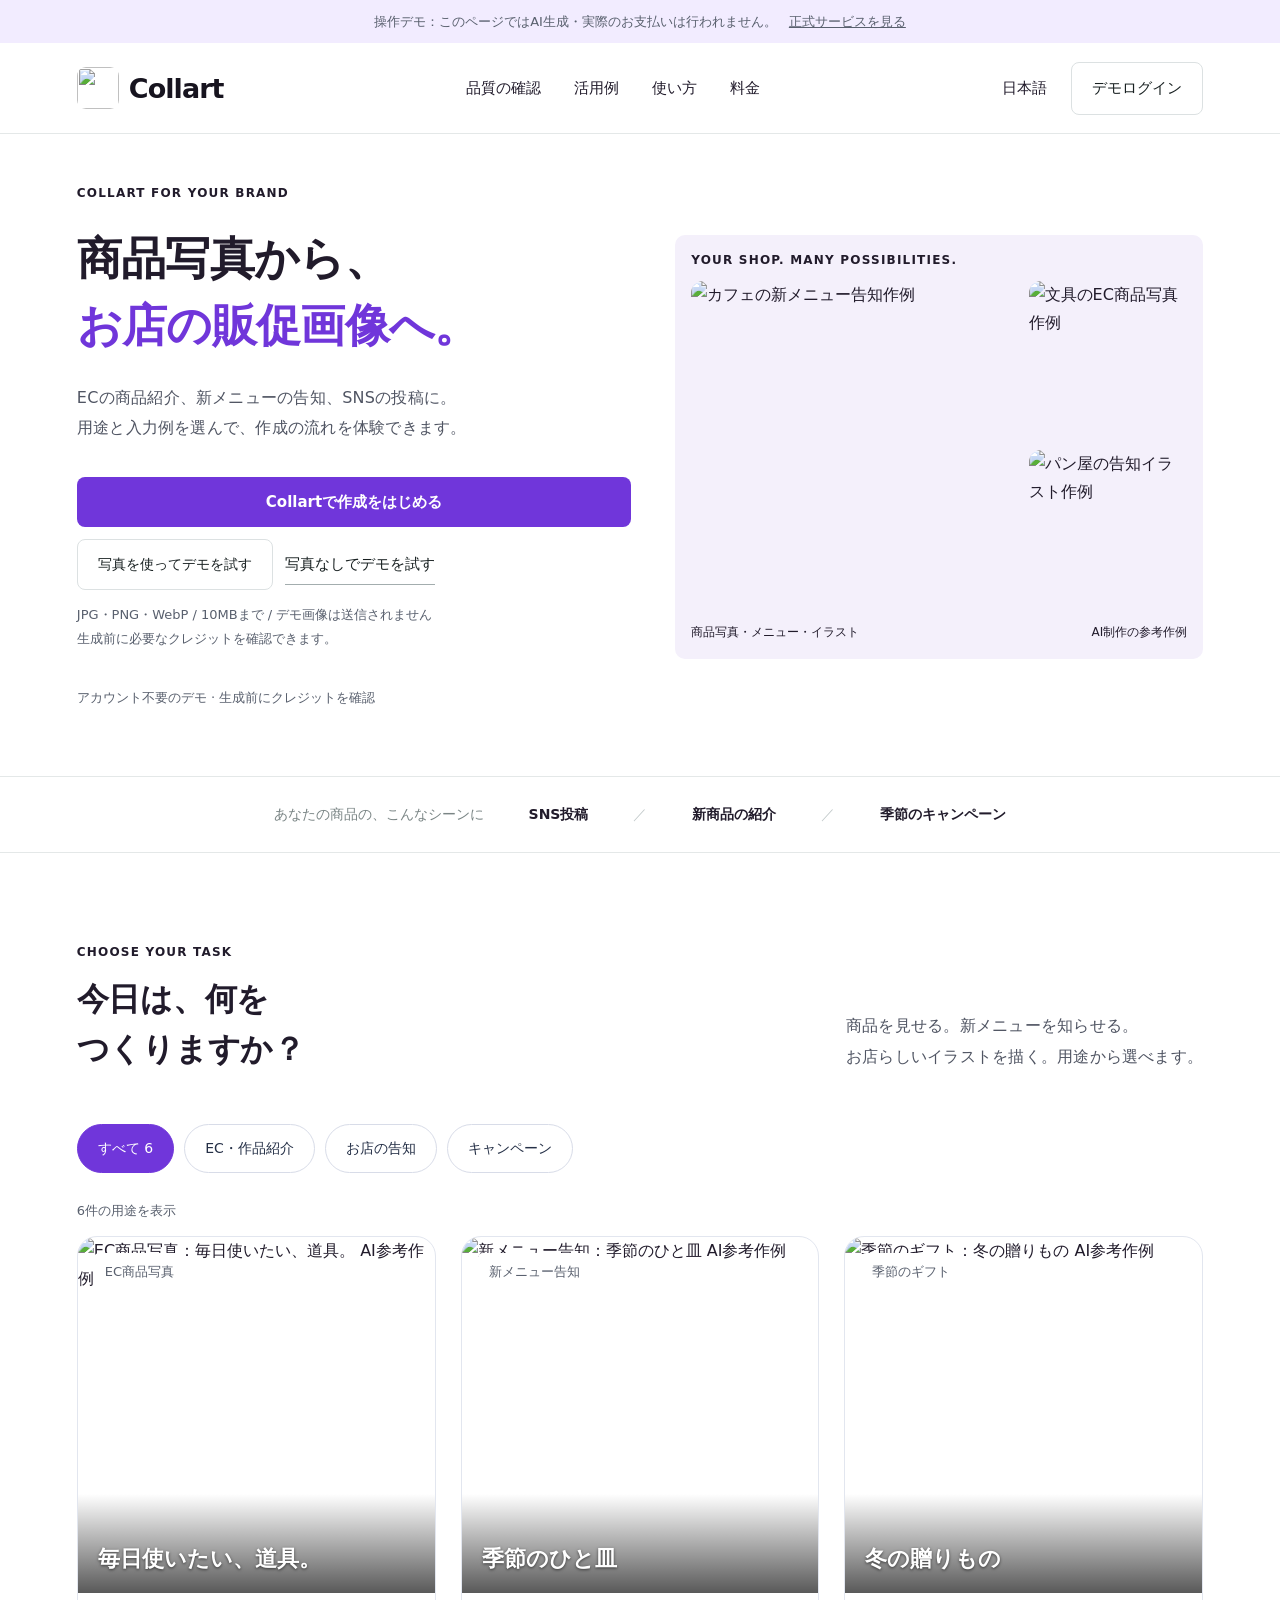
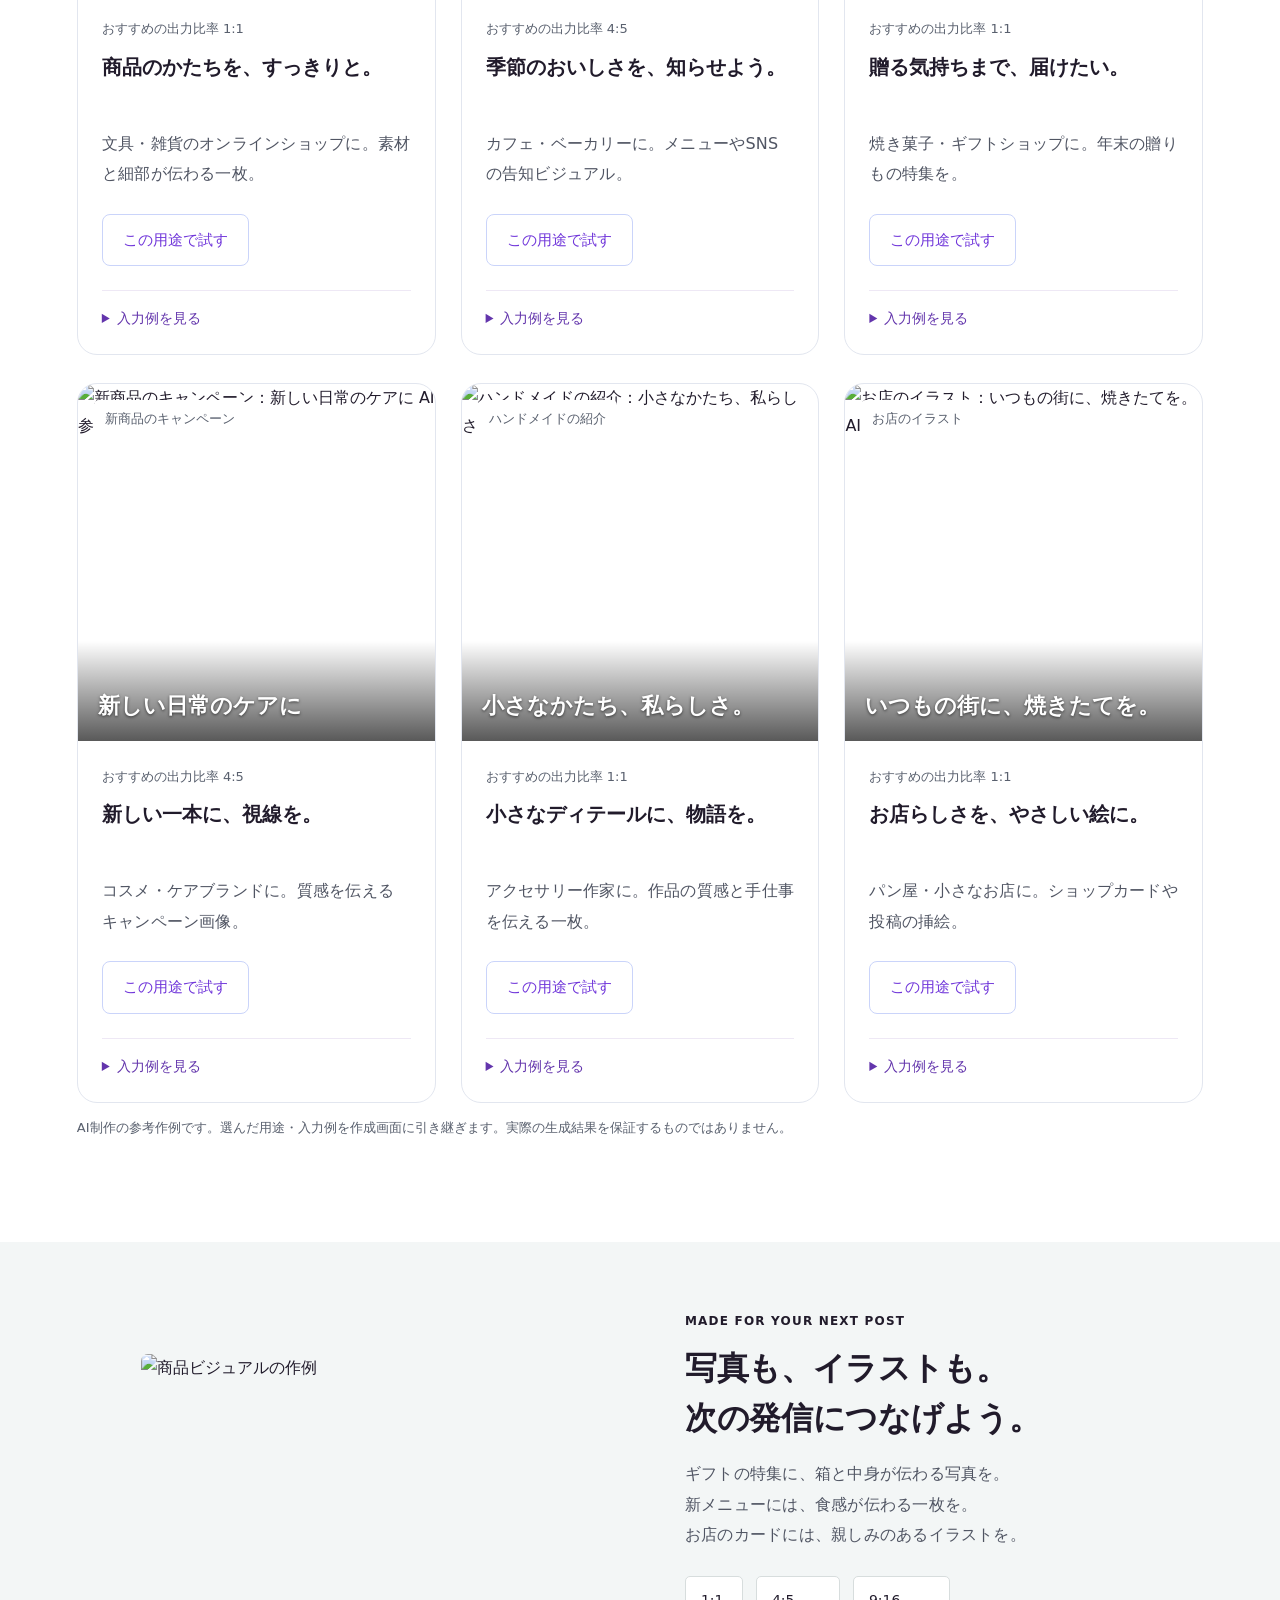
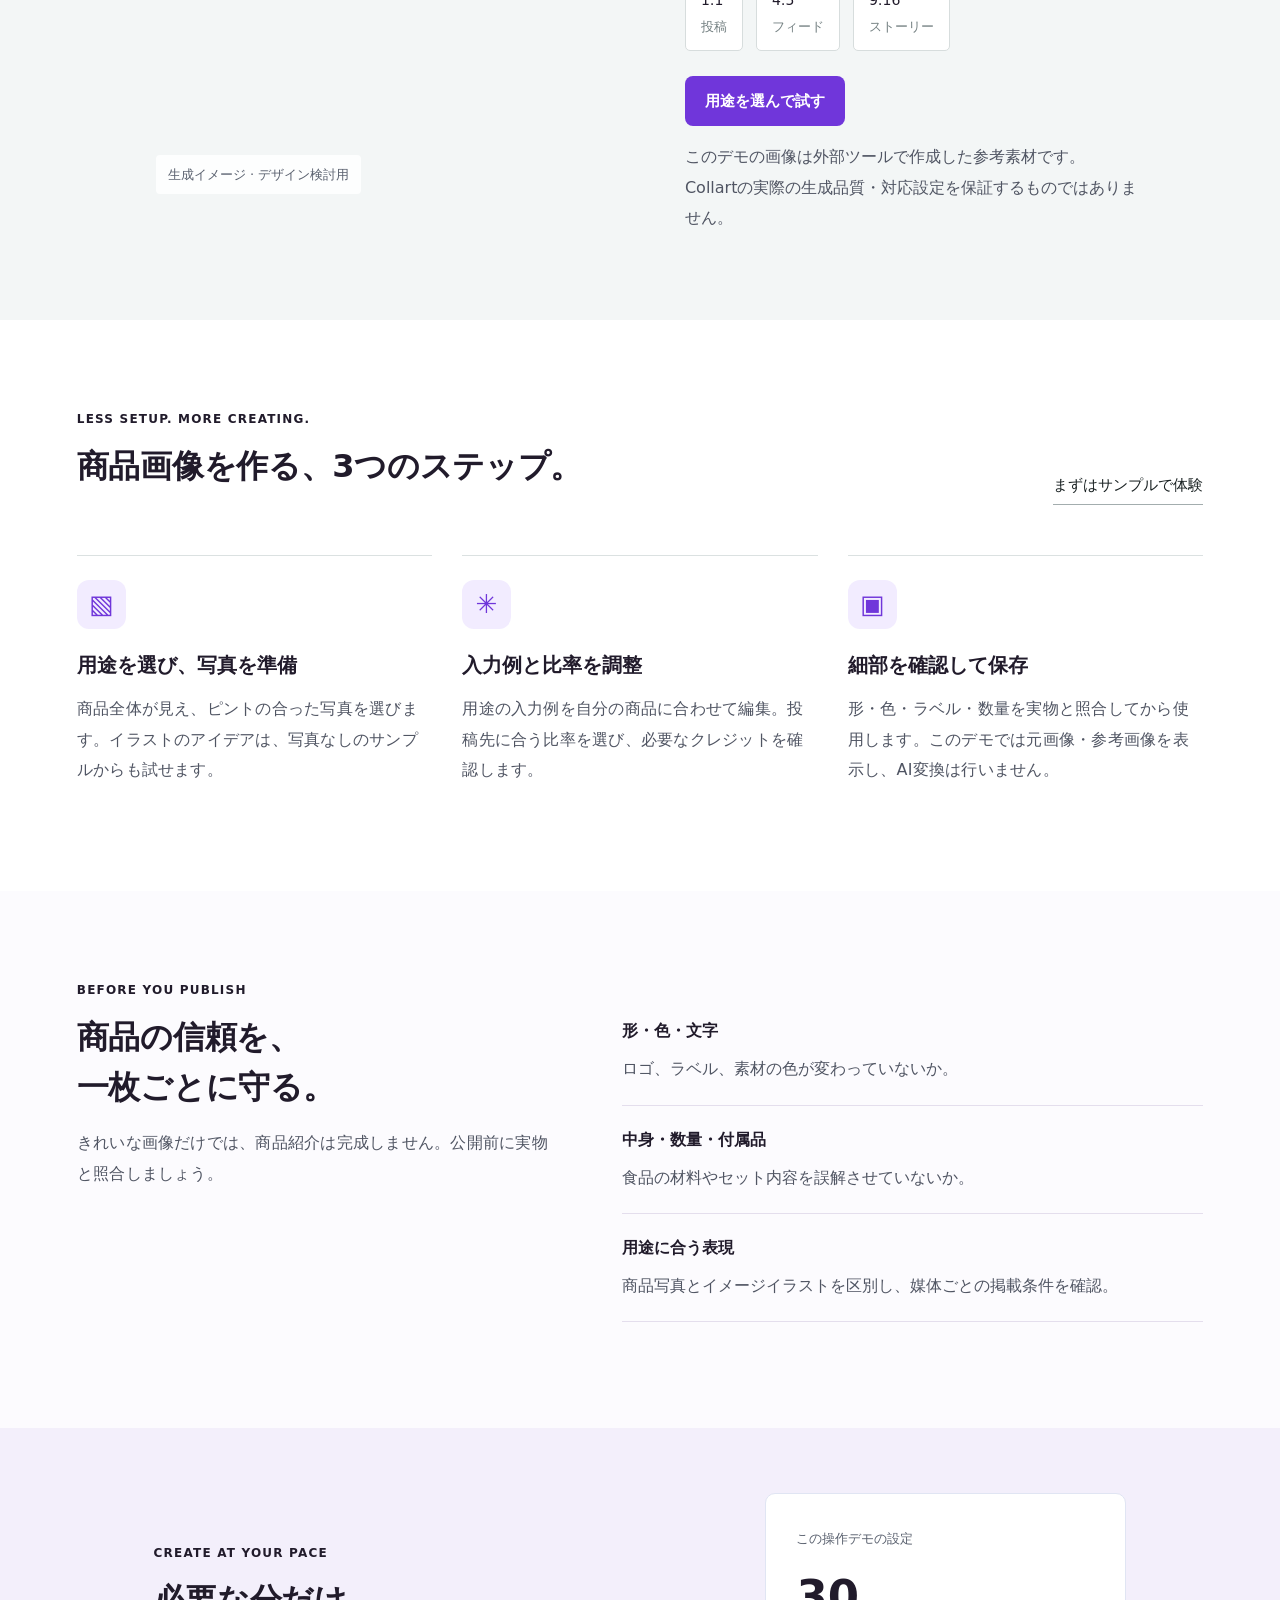
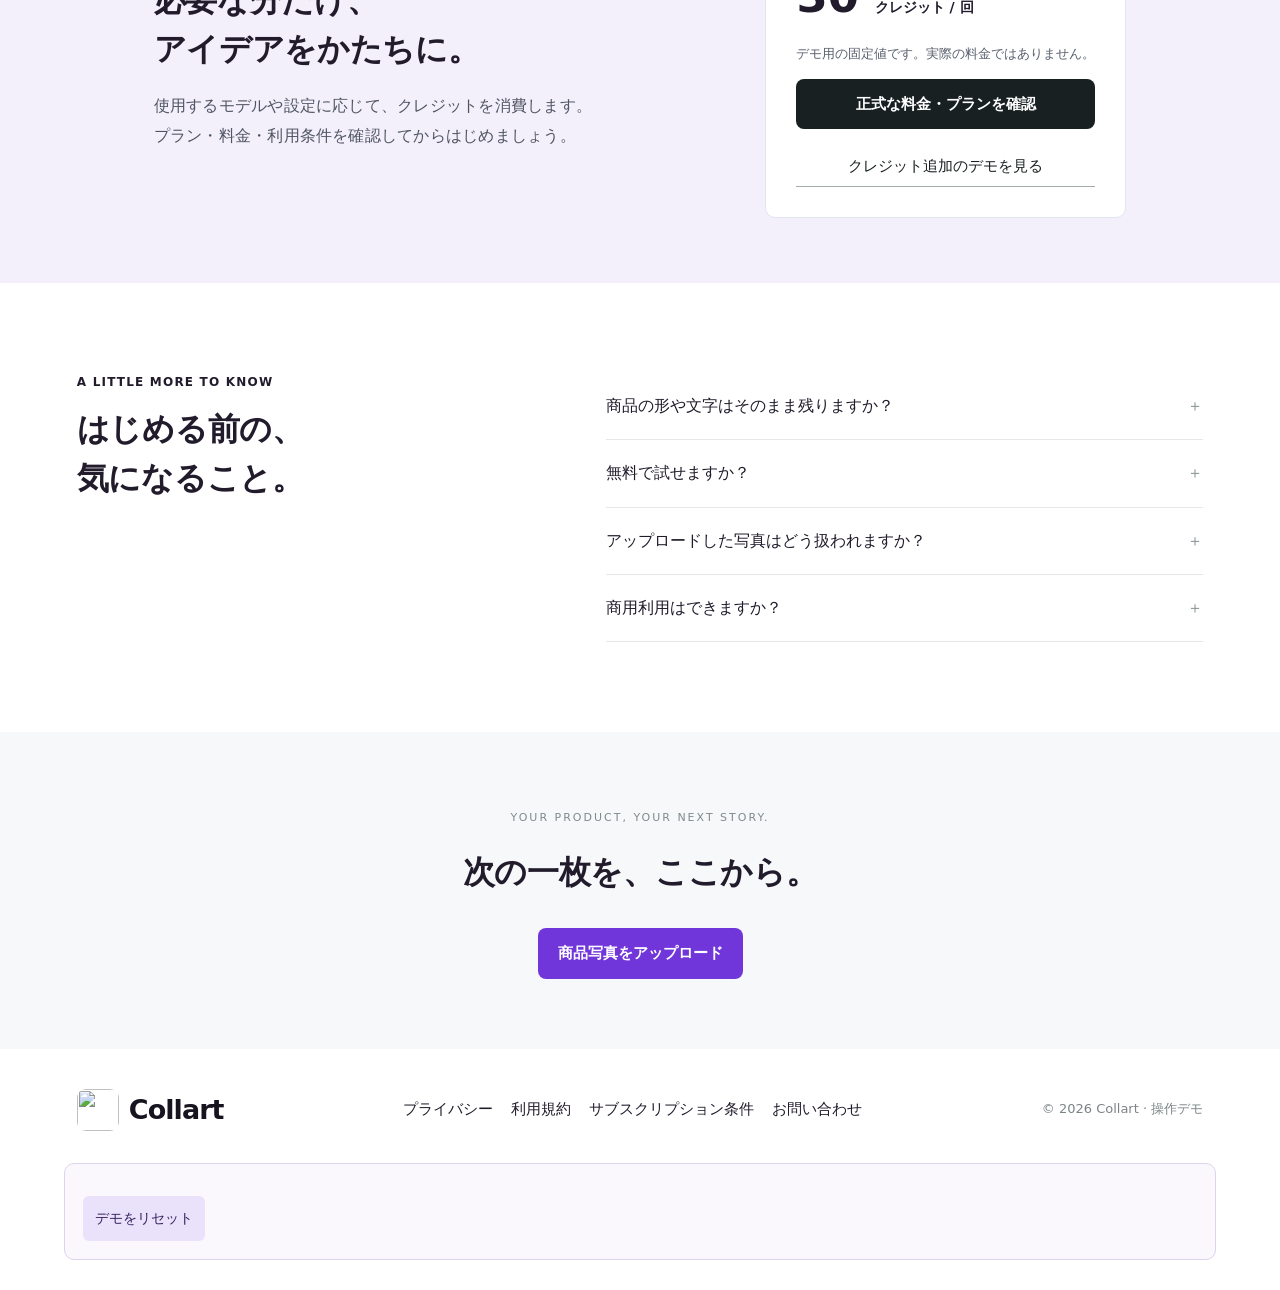
==== index.html @ 44afd8d6 "Publish Japanese landing page source with MIT license and crawl settings" ====
<!doctype html>
<html lang="ja"><head><meta charset="utf-8"><meta name="viewport" content="width=device-width,initial-scale=1"><title>AI商品画像・商品写真の作成｜EC・SNS・お店の販促に | Collart</title><meta name="description" content="商品写真、カフェのメニュー告知、ギフトやアクセサリーの販促画像、ショップのイラスト。Collartの6つの用途から、入力例と作成の流れを確認できます。操作デモ公開中。"><link rel="stylesheet" href="style.css"><link rel="stylesheet" href="typography.css"><link rel="stylesheet" href="image-layout.css"><meta name="robots" content="index, follow, max-image-preview:large"><meta name="theme-color" content="#773bed"><link rel="icon" type="image/png" href="assets/collart-logo.png"><link rel="canonical" href="https://collart-japan-product-prototype.orangeslug27.chatgpt.site/"><meta property="og:type" content="website"><meta property="og:locale" content="ja_JP"><meta property="og:site_name" content="Collart"><meta property="og:title" content="商品写真から、お店の販促画像へ。| Collart"><meta property="og:description" content="EC商品画像・新メニュー告知・ギフト・店内イラスト。6つの用途で作成の流れを体験。"><meta property="og:url" content="https://collart-japan-product-prototype.orangeslug27.chatgpt.site/"><meta property="og:image" content="https://collart-japan-product-prototype.orangeslug27.chatgpt.site/assets/cafe.png"><meta name="twitter:card" content="summary_large_image"><script type="application/ld+json">{"@context":"https://schema.org","@type":"WebPage","name":"Collart AI商品画像・販促画像の作成デモ","inLanguage":"ja","description":"6つの用途を紹介する操作デモ。生成・支払いはシミュレーションです。","url":"https://collart-japan-product-prototype.orangeslug27.chatgpt.site/"}</script></head>
<body><a class="skip-link" href="#main">本文へスキップ</a><div class="prototype-notice">操作デモ：このページではAI生成・実際のお支払いは行われません。<a href="https://collart.ai/ja/ai-illust-generator?fromapp=eddie">正式サービスを見る</a></div>
<header><a class="logo" href="#main" aria-label="Collart ホーム"><img src="assets/collart-logo.png" width="42" height="42" alt="" decoding="async"><span>Collart</span></a><nav><a href="#quality">品質の確認</a><a href="#styles">活用例</a><a href="#how">使い方</a><button class="navbutton" data-action="pricing">料金</button></nav><div class="header-right"><span>日本語</span><button class="quiet" id="account" data-action="login">ログイン</button></div></header>
<main id="main"><section class="hero"><div class="hero-copy"><div class="eyebrow"> COLLART FOR YOUR BRAND</div><h1>商品写真から、<br><span>お店の販促画像へ。</span></h1><p class="lead">ECの商品紹介、新メニューの告知、SNSの投稿に。<br>用途と入力例を選んで、作成の流れを体験できます。</p><div class="hero-actions"><a class="primary" href="https://collart.ai/ja/ai-illust-generator?fromapp=eddie">Collartで作成をはじめる</a><button class="quiet" data-action="upload">写真を使ってデモを試す</button><button class="text-button" data-action="sample">写真なしでデモを試す</button></div><p class="fine">JPG・PNG・WebP / 10MBまで / デモ画像は送信されません<br>生成前に必要なクレジットを確認できます。</p><div class="hero-proof">アカウント不要のデモ · 生成前にクレジットを確認</div></div><div class="hero-art multi-hero"><div class="art-heading"><span>YOUR SHOP. MANY POSSIBILITIES.</span></div><div class="hero-mosaic"><img fetchpriority="high" src="assets/cafe.png" alt="カフェの新メニュー告知作例" width="1254" height="1254" decoding="async"><img src="assets/catalog.png" alt="文具のEC商品写真作例" width="1254" height="1254" decoding="async"><img src="assets/illustration.png" alt="パン屋の告知イラスト作例" width="1254" height="1254" decoding="async"></div><div class="art-caption"><span>商品写真・メニュー・イラスト</span><span>AI制作の参考作例</span></div><div class="float-tag">今つくりたいものから、選ぼう。</div></div></section>
<div class="use-strip"><span>あなたの商品の、こんなシーンに</span><strong>SNS投稿</strong><i>／</i><strong>新商品の紹介</strong><i>／</i><strong>季節のキャンペーン</strong></div>
<section id="styles" class="section"><div class="section-top"><div><div class="eyebrow">CHOOSE YOUR TASK</div><h2>今日は、何を<br>つくりますか？</h2></div><p>商品を見せる。新メニューを知らせる。<br>お店らしいイラストを描く。用途から選べます。</p></div><div class="case-filters" aria-label="用途で絞り込む"><button data-filter="all" class="active" aria-pressed="true">すべて <small>6</small></button><button data-filter="ec" aria-pressed="false">EC・作品紹介</button><button data-filter="store" aria-pressed="false">お店の告知</button><button data-filter="campaign" aria-pressed="false">キャンペーン</button></div><p id="filter-count" class="fine" role="status">6件の用途を表示</p><div class="style-grid" id="case-grid"><article class="case-card" data-group="ec" id="case-catalog"><div class="case-art"><img src="assets/catalog.png" width="1254" height="1254" decoding="async" loading="lazy" alt="EC商品写真：毎日使いたい、道具。 AI参考作例"><span class="pill">EC商品写真</span><div class="creative-copy">毎日使いたい、道具。</div></div><div class="case-body"><small>おすすめの出力比率 1:1</small><h3>商品のかたちを、すっきりと。</h3><p>文具・雑貨のオンラインショップに。素材と細部が伝わる一枚。</p><button class="quiet" data-scene="catalog" aria-label="EC商品写真のデモを試す">この用途で試す</button><details><summary>入力例を見る</summary><p>文具の商品写真。商品の形と素材を確認できるシンプルな背景、自然な影、全体が入る構図。文字・ロゴを追加しない。</p></details></div></article><article class="case-card" data-group="store" id="case-cafe"><div class="case-art"><img src="assets/cafe.png" width="1254" height="1254" decoding="async" loading="lazy" alt="新メニュー告知：季節のひと皿 AI参考作例"><span class="pill">新メニュー告知</span><div class="creative-copy">季節のひと皿</div></div><div class="case-body"><small>おすすめの出力比率 4:5</small><h3>季節のおいしさを、知らせよう。</h3><p>カフェ・ベーカリーに。メニューやSNSの告知ビジュアル。</p><button class="quiet" data-scene="cafe" aria-label="新メニュー告知のデモを試す">この用途で試す</button><details><summary>入力例を見る</summary><p>季節のりんごタルト。料理の実際の内容・量を保ち、食感が伝わる近接写真。上部に告知文用の余白。文字は追加しない。</p></details></div></article><article class="case-card" data-group="campaign" id="case-gift"><div class="case-art"><img src="assets/gift.png" width="1254" height="1254" decoding="async" loading="lazy" alt="季節のギフト：冬の贈りもの AI参考作例"><span class="pill">季節のギフト</span><div class="creative-copy">冬の贈りもの</div></div><div class="case-body"><small>おすすめの出力比率 1:1</small><h3>贈る気持ちまで、届けたい。</h3><p>焼き菓子・ギフトショップに。年末の贈りもの特集を。</p><button class="quiet" data-scene="gift" aria-label="季節のギフトのデモを試す">この用途で試す</button><details><summary>入力例を見る</summary><p>焼き菓子のギフトセット。箱を開けた俯瞰構図、包装と中身がわかる写真。深い赤のリボン、控えめな冬の演出。内容物を増やさず、文字を加えない。</p></details></div></article><article class="case-card" data-group="campaign" id="case-beauty"><div class="case-art"><img src="assets/beauty.png" width="1254" height="1254" decoding="async" loading="lazy" alt="新商品のキャンペーン：新しい日常のケアに AI参考作例"><span class="pill">新商品のキャンペーン</span><div class="creative-copy">新しい日常のケアに</div></div><div class="case-body"><small>おすすめの出力比率 4:5</small><h3>新しい一本に、視線を。</h3><p>コスメ・ケアブランドに。質感を伝えるキャンペーン画像。</p><button class="quiet" data-scene="beauty" aria-label="新商品のキャンペーンのデモを試す">この用途で試す</button><details><summary>入力例を見る</summary><p>無地のハンドクリームの商品キャンペーン。チューブとクリームの質感、アプリコット色の光、大胆な斜め構図。文字・効果効能の表現を追加しない。</p></details></div></article><article class="case-card" data-group="ec" id="case-craft"><div class="case-art"><img src="assets/craft.png" width="1254" height="1254" decoding="async" loading="lazy" alt="ハンドメイドの紹介：小さなかたち、私らしさ。 AI参考作例"><span class="pill">ハンドメイドの紹介</span><div class="creative-copy">小さなかたち、私らしさ。</div></div><div class="case-body"><small>おすすめの出力比率 1:1</small><h3>小さなディテールに、物語を。</h3><p>アクセサリー作家に。作品の質感と手仕事を伝える一枚。</p><button class="quiet" data-scene="craft" aria-label="ハンドメイドの紹介のデモを試す">この用途で試す</button><details><summary>入力例を見る</summary><p>ハンドメイドの青いガラスのイヤリング。細かな素材感と金具を見せる接写、濃紺の紙と柔らかな横光。左右一組の形と数を保ち、文字なし。</p></details></div></article><article class="case-card" data-group="store" id="case-illustration"><div class="case-art"><img src="assets/illustration.png" width="1254" height="1254" decoding="async" loading="lazy" alt="お店のイラスト：いつもの街に、焼きたてを。 AI参考作例"><span class="pill">お店のイラスト</span><div class="creative-copy">いつもの街に、焼きたてを。</div></div><div class="case-body"><small>おすすめの出力比率 1:1</small><h3>お店らしさを、やさしい絵に。</h3><p>パン屋・小さなお店に。ショップカードや投稿の挿絵。</p><button class="quiet" data-scene="illustration" aria-label="お店のイラストのデモを試す">この用途で試す</button><details><summary>入力例を見る</summary><p>小さなパン屋の告知用イラスト。食パン、クロワッサン、紙袋を、手描きの線と明るい青・橙の色面で表現。文字、既存ブランド、既存キャラクターは描かない。</p></details></div></article></div><p class="fine">AI制作の参考作例です。選んだ用途・入力例を作成画面に引き継ぎます。実際の生成結果を保証するものではありません。</p></section><section id="examples" class="examples section"><div class="example-art"><img loading="lazy" src="assets/gift.png" alt="商品ビジュアルの作例" width="1254" height="1254" decoding="async"><div class="example-note">生成イメージ · デザイン検討用</div></div><div class="example-copy"><div class="eyebrow">MADE FOR YOUR NEXT POST</div><h2>写真も、イラストも。<br>次の発信につなげよう。</h2><p>ギフトの特集に、箱と中身が伝わる写真を。<br>新メニューには、食感が伝わる一枚を。<br>お店のカードには、親しみのあるイラストを。</p><div class="ratio-options"><span>1:1 <small>投稿</small></span><span>4:5 <small>フィード</small></span><span>9:16 <small>ストーリー</small></span></div><a class="primary" href="#styles">用途を選んで試す</a><p class="fine">このデモの画像は外部ツールで作成した参考素材です。<br>Collartの実際の生成品質・対応設定を保証するものではありません。</p></div></section>
<section class="section" id="how"><div class="section-top"><div><div class="eyebrow">LESS SETUP. MORE CREATING.</div><h2>商品画像を作る、3つのステップ。</h2></div><button class="text-button" data-action="sample">まずはサンプルで体験</button></div><div class="steps"><article><span class="step-icon" aria-hidden="true">▧</span><h3>用途を選び、写真を準備</h3><p>商品全体が見え、ピントの合った写真を選びます。イラストのアイデアは、写真なしのサンプルからも試せます。</p></article><article><span class="step-icon" aria-hidden="true">✳</span><h3>入力例と比率を調整</h3><p>用途の入力例を自分の商品に合わせて編集。投稿先に合う比率を選び、必要なクレジットを確認します。</p></article><article><span class="step-icon" aria-hidden="true">▣</span><h3>細部を確認して保存</h3><p>形・色・ラベル・数量を実物と照合してから使用します。このデモでは元画像・参考画像を表示し、AI変換は行いません。</p></article></div></section>
<section class="section quality" id="quality"><div><div class="eyebrow">BEFORE YOU PUBLISH</div><h2>商品の信頼を、<br>一枚ごとに守る。</h2><p>きれいな画像だけでは、商品紹介は完成しません。公開前に実物と照合しましょう。</p></div><ul><li><strong>形・色・文字</strong><span>ロゴ、ラベル、素材の色が変わっていないか。</span></li><li><strong>中身・数量・付属品</strong><span>食品の材料やセット内容を誤解させていないか。</span></li><li><strong>用途に合う表現</strong><span>商品写真とイメージイラストを区別し、媒体ごとの掲載条件を確認。</span></li></ul></section><section class="pricing-band" id="pricing"><div><div class="eyebrow">CREATE AT YOUR PACE</div><h2>必要な分だけ、<br>アイデアをかたちに。</h2><p>使用するモデルや設定に応じて、クレジットを消費します。<br>プラン・料金・利用条件を確認してからはじめましょう。</p></div><div class="credit-card"><span>この操作デモの設定</span><strong>30 <small>クレジット / 回</small></strong><p>デモ用の固定値です。実際の料金ではありません。</p><a class="dark full" href="https://collart.ai/ja/plans-pricing?fromapp=eddie">正式な料金・プランを確認</a><button class="text-button" data-action="pricing">クレジット追加のデモを見る</button></div></section>
<section class="section faq"><div><div class="eyebrow">A LITTLE MORE TO KNOW</div><h2>はじめる前の、<br>気になること。</h2></div><div class="questions"><details><summary>商品の形や文字はそのまま残りますか？</summary><p>AI生成で形・色・文字が変わる場合があります。元の写真と比較し、使用前に細部を確認してください。</p></details><details><summary>無料で試せますか？</summary><p>このデモは無料の操作デモです。実サービスの試用条件や必要クレジットは生成画面で確認してください。</p></details><details><summary>アップロードした写真はどう扱われますか？</summary><p>このデモでは画像をブラウザ内だけで表示し、サーバーには送信しません。タブを閉じると画像は保持されません。実サービスについては<a href="https://collart.ai/privacy-policy.html">プライバシーポリシー（英語）</a>をご確認ください。</p></details><details><summary>商用利用はできますか？</summary><p>実サービスの<a href="https://collart.ai/terms.html">利用規約（英語）</a>とプランをご確認ください。このデモでは権利や商用利用の許可を付与しません。</p></details></div></section>
<section class="last-cta"><span>YOUR PRODUCT, YOUR NEXT STORY.</span><h2>次の一枚を、ここから。</h2><button class="primary" data-action="upload">商品写真をアップロード</button></section></main><footer><a class="logo" href="#main" aria-label="Collart ホーム"><img src="assets/collart-logo.png" width="42" height="42" alt="" decoding="async"><span>Collart</span></a><div class="footer-links"><a href="https://collart.ai/privacy-policy.html">プライバシー</a><a href="https://collart.ai/terms.html">利用規約</a><a href="https://collart.ai/subscription_terms.html">サブスクリプション条件</a><a href="mailto:support@collart.ai">お問い合わせ</a></div><span>© 2026 Collart · 操作デモ</span></footer>
<input id="file" type="file" accept="image/png,image/jpeg,image/webp" hidden>
<dialog id="studio" aria-label="商品画像作成の操作デモ"><div class="dialog-top"><a class="logo" href="#main" aria-label="Collart ホーム"><img src="assets/collart-logo.png" width="42" height="42" alt="" decoding="async"><span>Collart</span></a><span>商品ビジュアルを作成</span><button class="icon-close" data-close="studio" aria-label="閉じる">×</button></div><div class="studio-layout"><div class="workspace"><div class="workspace-top"><span id="stage-label">元の写真</span><span class="pill" id="demo-label">操作デモ</span></div><div id="image-stage"><img id="preview" src="assets/catalog.png" alt="アップロードした商品" width="1254" height="1254" decoding="async"><div id="loading" hidden><span class="spinner"></span><h3>ビジュアルを作成しています</h3><p>デモの結果を準備しています…</p></div></div><div id="result-actions" hidden><button class="dark" id="download">画像を保存</button></div><div id="result-note" class="fine">画像はこのブラウザ内だけで扱われます。</div></div><aside class="settings"><div class="step-label">CREATE YOUR VISUAL</div><h2>商品の、新しい表情。</h2><button class="quiet full" data-action="upload">自分の写真を追加・変更</button><label>用途を選ぶ</label><div class="scene-tabs usecase-tabs" id="preset-list" role="group" aria-label="用途"><button data-preset="catalog" aria-pressed="false">EC商品写真</button><button data-preset="cafe" aria-pressed="false">新メニュー告知</button><button data-preset="gift" aria-pressed="false">季節のギフト</button><button data-preset="beauty" aria-pressed="false">新商品のキャンペーン</button><button data-preset="craft" aria-pressed="false">ハンドメイドの紹介</button><button data-preset="illustration" aria-pressed="false">お店のイラスト</button></div><label>出力比率の設定</label><p class="fine">デモではプレビューの枠のみ変更します。保存する画像の比率は変わりません。</p><div class="scene-tabs ratios"><button data-ratio="1:1" class="active">1:1</button><button data-ratio="4:5">4:5</button><button data-ratio="9:16">9:16</button></div><label for="prompt">イメージをひとこと <span>編集できます</span></label><textarea id="prompt" rows="4"></textarea><details class="advanced"><summary>詳細設定</summary><p>モデル：推奨プリセット（デモ）<br>実際のモデルは品質検証後に確定します。</p></details><div class="balance-line"><span>残高 <strong id="balance">60</strong></span><button class="text-button" data-action="pricing">追加する</button></div><div class="cost"><span>今回の生成</span><strong>30 クレジット</strong></div><button class="primary full" id="generate">この設定で生成する</button><p class="fine">操作デモ：実際のAI生成・課金は行いません。<br>生成画像の細部は、使用前にご確認ください。</p><p id="error" role="alert" hidden></p><div id="next-task" hidden><button class="quiet full" id="another">別の商品で作る</button><a class="quiet full" href="https://collart.ai/ja/ai-video/image-to-video?fromapp=eddie">正式サービスの画像から動画を確認</a></div></aside></div></dialog>
<dialog id="login" aria-label="デモログイン"><div class="modal-pad"><button class="icon-close" data-close="login" aria-label="閉じる">×</button><img class="modal-brand" src="assets/collart-logo.png" width="48" height="48" alt="Collart" decoding="async"><h2>アイデアの続きを、<br>はじめましょう。</h2><p>写真と設定は、そのまま。<br>ログインして作成を続けられます。</p><button class="primary full" id="login-demo">デモアカウントで続ける</button><p class="fine">デモ用の操作です。アカウントは作成されません。</p></div></dialog>
<dialog id="pay" aria-labelledby="pay-title"><div class="modal-pad"><button class="icon-close" data-close="pay" aria-label="閉じる">×</button><div class="eyebrow">KEEP YOUR IDEAS GOING</div><h2 id="pay-title">次の一枚を、つくろう。</h2><p id="pay-message">写真と設定を保存したまま、プランを確認できます。</p><div class="plan"><div><span>デモプラン</span><strong>400 <small>クレジット</small></strong></div><b>デモ専用</b></div><p class="fine">400クレジットはデモ専用です。購入・契約・自動更新は発生しません。<a href="https://collart.ai/ja/plans-pricing?fromapp=eddie">正式な料金を見る</a></p><div class="checkout-total"><span>今回のお支払い（デモ）</span><strong>¥0</strong></div><button class="primary full" id="pay-demo">デモ決済を完了する</button><button class="quiet full" id="cancel-pay">購入せずに作成に戻る</button><p class="fine">実際の請求はありません。カード情報の入力はありません。</p></div></dialog>
<div id="toast" role="status"></div><div class="review-tools"><button id="reset">デモをリセット</button><button id="low-credit" hidden>クレジット不足のデモ</button><button id="fail-next" hidden>エラーのデモ</button></div><noscript><p class="nojs">作例と説明はそのまま読めます。操作デモにはJavaScriptを有効にしてください。<a href="https://collart.ai/ja/ai-illust-generator?fromapp=eddie">正式サービスを見る</a></p></noscript><script src="cases.js"></script><script src="app.js"></script></body></html>
---- style.css ----
:root{--ink:#182021;--blue:#7036da;--muted:#667174;--line:#e4e8e8;--light:#f3f6f6}*{box-sizing:border-box}html{scroll-behavior:smooth}body{margin:0;color:var(--ink);font-family:'Noto Sans JP',Arial,sans-serif;font-size:16px;background:#fff}button,input,textarea{font:inherit}button,a{-webkit-tap-highlight-color:transparent}button{cursor:pointer}a{color:inherit;text-decoration:none}button{border:0}button:focus-visible,a:focus-visible,summary:focus-visible{outline:3px solid #8095ff;outline-offset:4px}header{height:91px;padding:0 6%;display:flex;align-items:center;justify-content:space-between;border-bottom:1px solid var(--line)}.logo{font:bold 35px Arial;letter-spacing:-2px;display:inline-flex;gap:3px;align-items:center}.logo span{font-size:32px;color:var(--blue)}nav{display:flex;gap:33px;align-items:center;font-size:14px}nav .navbutton{background:none;padding:0;color:inherit}.header-right{display:flex;align-items:center;gap:24px;font-size:14px}.quiet{background:#fff;border:1px solid #dce1e2;border-radius:8px;padding:11px 20px;color:var(--ink)}.hero{max-width:1440px;margin:auto;padding:70px 6% 67px;display:grid;grid-template-columns:1.05fr 1fr;gap:55px;align-items:center}.eyebrow{font-size:12px;letter-spacing:2px;font-weight:700;display:flex;align-items:center;gap:10px}.mini-star{color:var(--blue);font-size:22px}h1{font-size:clamp(36px,3.75vw,60px);line-height:1.5;letter-spacing:-2px;margin:25px 0;font-weight:800}h1 span{color:var(--blue)}.lead{color:#657072;line-height:2;font-size:16px}.hero-actions{display:flex;gap:20px;align-items:center;margin-top:33px}.primary,.dark{background:var(--blue);color:#fff;border-radius:8px;padding:17px 23px;font-weight:600;font-size:15px;transition:.2s}.primary:hover{background:#5624b3;transform:translateY(-1px)}.primary span{font-size:22px;margin-right:8px}.dark{background:var(--ink)}.text-button{color:var(--ink);background:transparent;font-size:14px;padding:8px 0;border-bottom:1px solid #a3adae}.fine{font-size:12px;color:#707c7e;line-height:1.9}.hero-proof{display:flex;gap:15px;align-items:center;font-size:12px;margin-top:36px;color:#687273}.tiny-pics{display:flex;padding-left:8px}.tiny-pics span{display:grid;place-items:center;width:33px;height:33px;background:#eef0e8;border:2px solid white;border-radius:50%;margin-left:-8px}.hero-art{position:relative;background:#e6ecf3;border-radius:10px;padding:18px 20px 12px;transform:rotate(1.5deg)}.art-heading,.art-caption{display:flex;justify-content:space-between;font-size:10px;letter-spacing:1.6px;font-weight:600}.art-heading span:last-child{font-size:21px}.hero-image{width:100%;height:445px;object-fit:cover;border-radius:5px;margin:14px 0}.source-card{position:absolute;left:-33px;bottom:47px;display:flex;align-items:center;gap:12px;background:white;padding:10px 15px 10px 10px;box-shadow:0 14px 35px #18202118;transform:rotate(-7deg);border:1px solid #eee;border-radius:7px}.source-card img{width:79px;height:84px;background:#f4f3f0;border-radius:3px}.source-card small{font-size:9px;letter-spacing:2px;color:#7c8285}.source-card strong{display:block;font-size:12px;margin-top:7px}.float-tag{position:absolute;right:-18px;top:80px;border-radius:5px;background:white;padding:12px 17px;transform:rotate(-4deg);box-shadow:0 5px 15px #00000008;font-size:12px}.use-strip{border-top:1px solid var(--line);border-bottom:1px solid var(--line);display:flex;justify-content:center;gap:45px;align-items:center;padding:25px;font-size:14px}.use-strip span{font-size:12px;color:#7a8585}.use-strip i{font-style:normal;color:#c0c8c9}.section{max-width:1440px;margin:auto;padding:90px 6%}.section-top{display:flex;justify-content:space-between;align-items:end;margin-bottom:36px}.section-top p{font-size:14px;color:#697477;line-height:2}h2{font-size:34px;line-height:1.6;letter-spacing:-1px;margin:14px 0}h3{font-size:17px;margin:8px 0}.style-grid{display:grid;grid-template-columns:repeat(3,1fr);gap:25px}.style-card{padding:0;text-align:left;background:transparent}.scene-image{height:315px;border-radius:8px;overflow:hidden;position:relative;background:#e9eff6}.scene-image img{width:100%;height:100%;object-fit:cover;transition:.3s}.style-card:hover img{transform:scale(1.04)}.life{background:#dce8dc}.season{background:#ebdce8}.pill{position:absolute;top:15px;left:15px;font-size:11px;background:#fffffff0;padding:7px 11px;border-radius:5px}.card-bottom{display:flex;align-items:center;justify-content:space-between;padding-top:20px}.card-bottom small{font-size:10px;letter-spacing:1.5px;color:#829092}.card-bottom p{font-size:12px;color:#758083}.round{border:1px solid #dbe1e1;border-radius:50%;height:33px;width:33px;display:grid;place-items:center}.examples{background:#f3f6f6;max-width:none;display:grid;grid-template-columns:1fr 1fr;gap:9%;align-items:center;padding:70px 11%}.example-art{position:relative;height:480px;overflow:hidden;border-radius:7px}.example-art img{width:100%;height:100%;object-fit:cover}.example-note{position:absolute;bottom:14px;left:15px;background:#ffffffdf;padding:8px 12px;font-size:11px;border-radius:4px}.example-copy p{color:#727d7f;font-size:14px;line-height:2.2}.ratio-options{display:flex;gap:13px;margin:25px 0}.ratio-options span{border:1px solid #d7dddd;border-radius:5px;padding:11px 15px;font-size:14px;background:white}.ratio-options small{display:block;color:#748082;font-size:10px;margin-top:4px}.steps{display:grid;grid-template-columns:repeat(3,1fr);gap:45px;margin-top:50px}.steps article{border-top:1px solid #dbe1e1;padding-top:25px}.step-icon{display:grid;place-items:center;background:#eef1ff;color:var(--blue);font-size:26px;width:49px;height:49px;border-radius:12px;margin-bottom:20px}.steps p{font-size:14px;color:#768083;line-height:2}.pricing-band{background:#f0f3ff;padding:65px 12%;display:flex;justify-content:space-between;gap:60px;align-items:center}.pricing-band p{color:#6e7891;font-size:14px;line-height:2}.credit-card{background:white;border:1px solid #e0e5f3;border-radius:10px;padding:30px;min-width:340px}.credit-card>span{font-size:13px;color:#7a8399}.credit-card strong{display:block;font-size:45px;margin:18px 0}.credit-card strong small{font-size:14px}.credit-card p{font-size:11px}.credit-card button{width:100%}.faq{display:grid;grid-template-columns:1fr 1.3fr;gap:70px}.questions details{border-bottom:1px solid var(--line);padding:20px 0}.questions summary{list-style:none;font-size:15px;cursor:pointer;display:flex;justify-content:space-between;gap:20px}.questions summary:after{content:'＋';color:#8a9597}.questions details[open] summary:after{content:'−'}.questions p{color:#707b7c;line-height:2;font-size:14px}.last-cta{text-align:center;background:#f7f8fa;padding:70px 20px}.last-cta>span{font-size:11px;letter-spacing:2px;color:#7f8a8b}.last-cta h2{margin:18px 0 30px}footer{display:flex;justify-content:space-between;align-items:center;padding:40px 6% 100px}footer p,footer>span{font-size:11px;color:#7b8586}dialog{border:1px solid #dfe4e6;border-radius:15px;padding:0;max-height:92vh;box-shadow:0 20px 90px #17223e40;color:var(--ink)}dialog::backdrop{background:#17213280;backdrop-filter:blur(5px)}#studio{width:min(1100px,94vw)}.dialog-top{height:74px;border-bottom:1px solid var(--line);padding:0 28px;display:flex;align-items:center;justify-content:space-between}.dialog-top>span{font-size:14px}.icon-close{background:#f2f4f5;border-radius:50%;width:34px;height:34px;font-size:24px;color:#717a81;line-height:1}.studio-layout{display:grid;grid-template-columns:1.2fr 1fr}.workspace{padding:25px;background:#f0f3f6;display:flex;flex-direction:column;justify-content:center}.workspace-top{display:flex;justify-content:space-between;font-size:13px;margin-bottom:13px}.workspace-top .pill{position:static;padding:3px 8px}#image-stage{height:440px;position:relative;border:1px solid #e1e6e9;border-radius:7px;overflow:hidden;background:#fff;display:flex;align-items:center;justify-content:center}#preview{width:100%;height:100%;object-fit:contain}.settings{padding:28px}.settings h2{font-size:25px;margin-top:6px}.step-label{font-size:10px;color:#829092;letter-spacing:2px}.settings label{display:block;font-size:13px;font-weight:600;margin:22px 0 10px}.settings label span{font-size:11px;font-weight:400;color:#8d9697;margin-left:8px}.scene-tabs{display:flex;gap:8px}.scene-tabs button{flex:1;background:white;border:1px solid #dfe4e7;border-radius:6px;padding:10px 8px;font-size:13px}.scene-tabs button.active{border-color:var(--blue);color:var(--blue);background:#f1f3ff;box-shadow:0 0 0 1px var(--blue)}textarea{width:100%;resize:vertical;border:1px solid #dfe4e7;padding:12px;border-radius:7px;font-size:13px;line-height:1.8;color:#5e696e}.advanced{margin-top:14px;font-size:12px;color:#6c777a}.advanced p{font-size:12px;line-height:1.8}.balance-line,.cost{display:flex;justify-content:space-between;align-items:center;font-size:13px}.balance-line{margin-top:20px}.cost{border-top:1px solid var(--line);padding:16px 0}.full{width:100%}.settings .fine{font-size:11px}#loading{position:absolute;inset:0;background:#ffffffde;text-align:center;padding-top:120px}#loading[hidden]{display:none}.spinner{display:inline-block;width:40px;height:40px;border:3px solid #dce3ff;border-top-color:var(--blue);border-radius:50%;animation:spin 1s linear infinite}@keyframes spin{to{transform:rotate(360deg)}}#loading p{font-size:13px;color:#7b858b}#result-actions{display:flex;gap:10px;margin:15px 0}#result-actions[hidden]{display:none}#next-task button{margin-top:8px;font-size:12px}#error{font-size:12px;color:#ae3434;background:#fff2f0;padding:12px;border-radius:6px}.modal-pad{padding:40px;width:min(460px,90vw);position:relative}.modal-pad .icon-close{position:absolute;right:15px;top:15px}.modal-pad h2{font-size:26px;margin-top:23px}.modal-pad>p{color:#768083;line-height:1.9;font-size:14px}.modal-symbol{font-size:40px;color:var(--blue)}.modal-pad .full{margin-top:10px}.plan{border:2px solid var(--blue);border-radius:9px;padding:20px;display:flex;align-items:center;justify-content:space-between;margin-top:25px}.plan strong{display:block;font-size:28px;margin-top:8px}.plan span{font-size:12px;color:var(--blue)}.plan small{font-size:12px;font-weight:400}.checkout-total{display:flex;justify-content:space-between;font-size:14px;padding:20px 0;border-top:1px solid var(--line)}.reviewbar{position:fixed;bottom:0;left:0;right:0;z-index:20;background:#182021f5;color:white;display:flex;align-items:center;justify-content:space-between;gap:15px;padding:12px 25px;font-size:11px;backdrop-filter:blur(10px)}.reviewbar b{font-size:10px;letter-spacing:1.5px;color:#a6b6ff;margin-right:12px}.reviewbar button{background:#ffffff12;color:#eef0f2;border:1px solid #ffffff24;border-radius:4px;padding:6px 12px;font-size:11px;margin-left:8px}#toast{position:fixed;top:100px;left:50%;transform:translateX(-50%);background:#172021;color:white;border-radius:8px;padding:14px 25px;z-index:100;font-size:14px;display:none;max-width:90vw}button:disabled{opacity:.6;cursor:wait}.result-life{background:#e1eadf!important}.result-season{background:#e7dce9!important}
@media(min-width:1500px){.hero{padding-top:90px;padding-bottom:90px}.hero-image{height:510px}}@media(max-width:900px){nav{gap:18px}.hero{gap:30px;padding-top:45px}.hero-actions{flex-direction:column;align-items:start;gap:12px}h1{font-size:36px}.hero-image{height:400px}.float-tag{display:none}.use-strip{gap:20px}.section{padding:60px 5%}.scene-image{height:230px}.examples{padding:55px 6%;gap:35px}.example-art{height:390px}.pricing-band{padding:50px 6%;gap:30px}.faq{gap:30px}.studio-layout{grid-template-columns:1fr 1fr}#image-stage{height:330px}.settings{padding:20px}}
@media(max-width:640px){header{height:72px;padding:0 5%}.logo{font-size:30px}nav{display:none}.header-right{gap:12px;font-size:12px}.quiet{padding:9px 13px}.hero{grid-template-columns:1fr;padding:35px 6% 45px;gap:40px}h1{font-size:37px;line-height:1.5;letter-spacing:-1.5px;margin:18px 0}.lead{font-size:14px}.hero-actions{flex-direction:row;align-items:center;gap:15px;margin-top:22px}.primary{padding:14px 17px;font-size:13px}.text-button{font-size:12px}.hero-proof{margin-top:22px}.hero-art{margin:0 13px}.hero-image{height:350px}.source-card{left:-15px;bottom:35px}.use-strip{gap:12px;flex-wrap:wrap;padding:20px;font-size:12px}.use-strip span{width:100%;text-align:center}.section-top{display:block}h2{font-size:28px}.section-top p{font-size:13px}.style-grid{grid-template-columns:1fr;gap:28px}.scene-image{height:330px}.examples{grid-template-columns:1fr;padding:40px 6%;gap:30px}.example-art{height:370px}.steps{grid-template-columns:1fr;gap:20px}.steps article{display:grid;grid-template-columns:55px 1fr;gap:0 15px}.step-icon{grid-row:span 2}.steps h3{margin:0}.steps p{margin:9px 0}.pricing-band{display:block;padding:40px 6%}.credit-card{min-width:0;margin-top:25px}.faq{grid-template-columns:1fr;gap:10px}.last-cta{padding:45px 15px}footer{flex-wrap:wrap;gap:20px;padding-bottom:125px}.reviewbar{display:block;padding:10px 12px}.reviewbar>div{margin-top:8px;display:flex;justify-content:space-between}.reviewbar button{margin:0;padding:6px 8px}.studio-layout{grid-template-columns:1fr}.workspace{padding:16px}#image-stage{height:250px}.dialog-top{height:60px;padding:0 15px}.dialog-top>span{font-size:12px}.settings{padding:20px}.modal-pad{padding:35px 23px}.modal-pad h2{font-size:24px}.settings h2{font-size:23px}.settings label{margin-top:17px}#studio{max-height:91vh}#loading{padding-top:60px}}

/* Multi-purpose evidence-led creative library */
.hero-mosaic{display:grid;grid-template-columns:1.1fr 1fr;gap:10px;height:490px}.hero-mosaic img{width:100%;height:100%;object-fit:cover;min-height:0;border-radius:14px}.hero-mosaic img:first-child{grid-row:span 2}.hero-art.multi-hero{padding-bottom:20px}.case-filters{display:flex;flex-wrap:wrap;gap:10px;margin:26px 0}.case-filters button{padding:12px 20px;border:1px solid #d8dce8;border-radius:30px;background:white;color:#253047;font:inherit;cursor:pointer}.case-filters button.active{background:#7036da;color:white;border-color:#7036da}.case-card{border:1px solid #e2e6ef;border-radius:20px;overflow:hidden;background:white}.case-card[hidden]{display:none}.case-art{position:relative;aspect-ratio:1/1;overflow:hidden}.case-art img{width:100%;height:100%;object-fit:cover}.case-art .pill{position:absolute;top:16px;left:16px;background:white;color:#1e293b}.creative-copy{position:absolute;bottom:0;left:0;right:0;padding:42px 20px 18px;color:white;font-size:22px;font-weight:700;background:linear-gradient(transparent,rgba(0,0,0,.65));text-shadow:0 1px 4px #222}.case-body{padding:24px}.case-body h3{font-size:20px;line-height:1.6;margin:10px 0}.case-body p{font-size:15px;line-height:1.8;color:#556077}.case-body .quiet{margin:10px 0;border:1px solid #cad4fa;color:#7036da}.case-evidence{border-top:1px solid #e7eaf0;margin-top:12px;padding-top:16px;font-size:14px}.case-evidence summary{cursor:pointer;color:#59657b}.case-evidence p{font-size:14px}.usecase-tabs{display:grid!important;grid-template-columns:1fr 1fr;gap:7px}.usecase-tabs button{font-size:13px;padding:10px 8px}.style-grid{align-items:start;row-gap:28px}.case-evidence a{color:#7036da}.hero-art .art-caption{gap:10px;font-size:12px}.multi-hero .float-tag{bottom:-6px}@media(max-width:700px){.hero-mosaic{height:350px}.case-filters button{padding:10px 13px;font-size:14px}.creative-copy{font-size:20px}.case-body{padding:20px}.hero-art .art-caption{font-size:11px}}

/* Brand, readability, responsive and review cleanup */
:root{--blue:#7036da;--muted:#505b65}body{font-family:Arial,'Hiragino Kaku Gothic ProN','Yu Gothic',Meiryo,sans-serif}.logo{gap:10px;letter-spacing:-.8px;font-size:27px}.logo img{display:block;flex:none;border-radius:9px;object-fit:contain}.logo span{font-size:27px;color:#17141f}.prototype-notice{padding:10px 5%;text-align:center;background:#f2ecff;color:#493568;font-size:13px;line-height:1.6}.prototype-notice a{margin-left:12px;text-decoration:underline}.skip-link{position:absolute;left:10px;top:-100px;z-index:999;background:white;padding:15px}.skip-link:focus{top:10px}.hero-art{transform:none;background:#f4f0fb;padding:18px}.hero{gap:44px;padding-top:50px}.hero-mosaic{height:430px;grid-template-rows:1fr 1fr}.hero-mosaic img:not(:first-child){object-fit:contain;background:#fff}.float-tag{display:none}.hero-proof{font-size:14px;color:#4e5865}.eyebrow{font-size:12px;letter-spacing:1.3px}.hero-copy h1{font-size:clamp(34px,3.4vw,52px);letter-spacing:-1px;line-height:1.55;word-break:keep-all;overflow-wrap:anywhere}.lead,.section-top p,.example-copy p,.steps p,.pricing-band p,.questions p{font-size:16px;color:#4e5865}.fine,.settings .fine{font-size:13px;color:#55616c;line-height:1.8}.case-body p{font-size:16px;color:#4e5865}.case-body small{font-size:13px}.case-body details{border-top:1px solid #eee8f5;padding-top:16px;margin-top:14px}.case-body summary{cursor:pointer;font-size:14px;color:#6335ac}.case-body details p{font-size:14px}.case-card{height:100%;display:flex;flex-direction:column}.case-body{display:flex;flex-direction:column;flex:1}.case-body>.quiet{margin-top:auto;align-self:flex-start}.case-body>p{margin-bottom:24px}.case-card h3{min-height:64px}.style-grid{align-items:stretch}.case-art .pill{font-size:13px}.case-art img{transition:transform .2s}.case-card:hover .case-art img{transform:scale(1.025)}.quality{display:grid;grid-template-columns:1fr 1.2fr;gap:60px;background:#fcfbfe}.quality p{line-height:1.9;color:#505b65}.quality ul{padding:0;list-style:none}.quality li{padding:20px 0;border-bottom:1px solid #e4deed}.quality strong,.quality span{display:block}.quality span{margin-top:9px;line-height:1.8;color:#505b65}.credit-card .dark{display:block;text-align:center;font-size:15px}.credit-card .text-button{margin-top:18px}.footer-links{display:flex;gap:18px;flex-wrap:wrap;font-size:14px}footer{padding-bottom:32px;gap:25px;flex-wrap:wrap}footer>span{font-size:13px}.review-tools{position:static;margin:0 5% 30px;padding:18px;border:1px solid #ddd4ec;border-radius:10px;font-size:14px;background:#faf8fd}.review-tools summary{cursor:pointer}.review-tools p{color:#5b5264}.review-tools a{color:#6335ac;text-decoration:underline}.review-tools button{padding:12px;margin:14px 10px 0 0;border-radius:6px;background:#eae2fa;color:#39215f;min-height:44px}.nojs{padding:25px}.questions a,.modal-pad a{color:#6335ac;text-decoration:underline}.primary,.dark,.quiet{display:inline-block;min-height:44px;text-align:center}.scene-tabs button,.icon-close{min-height:44px}.icon-close{width:44px;height:44px}.settings label{font-size:14px}.settings textarea{font-size:16px}.dialog-top .logo span{font-size:22px}.dialog-top .logo img{width:32px;height:32px}.workspace-top{gap:12px;line-height:1.6}#preview{width:auto;height:auto;max-width:100%;max-height:100%;object-fit:contain;border:1px dashed #d9d0e9;background:#fff}#image-stage{height:440px}#toast{top:16px;line-height:1.6;box-shadow:0 10px 30px #0002}.settings .full{font-size:14px}#result-note{margin-top:12px}.modal-brand{border-radius:9px}.case-filters button:focus-visible,textarea:focus-visible{outline:3px solid #9d7ce8;outline-offset:3px}.case-filters button.active{background:var(--blue);border-color:var(--blue)}.pricing-band{background:#f3effb}.step-icon{background:#f2ecff}.art-caption{padding-top:12px;letter-spacing:0}.hero-art .art-caption{font-size:12px}.case-body .quiet{color:var(--blue)}
@media(max-width:1000px) and (min-width:641px){.style-grid{grid-template-columns:repeat(2,1fr)}.hero{gap:26px}.hero-mosaic{height:360px}.hero-copy h1{font-size:34px}.header-right{gap:12px}nav{gap:15px}.logo span{font-size:24px}}
@media(max-width:640px){.prototype-notice{text-align:left;font-size:12px}.prototype-notice a{display:inline-block;margin-left:0}.hero-copy h1{font-size:34px;letter-spacing:-.5px}.hero-actions{flex-direction:column;align-items:stretch;gap:12px}.hero-actions .text-button{align-self:center}.hero-art{margin:0}.hero-mosaic{height:330px}.lead{font-size:16px}.quality{grid-template-columns:1fr;gap:10px}.hero-proof{font-size:13px}.style-grid{grid-template-columns:1fr}.case-card h3{min-height:0}.case-body>.quiet{width:100%}.case-body h3{font-size:21px}.logo span{font-size:25px}.header-right>span{display:none}.section{padding:48px 6%}.scene-tabs button{font-size:14px}.usecase-tabs button{font-size:13px}.dialog-top>span{display:none}#image-stage{height:280px}.footer-links{flex-direction:column;gap:16px}footer{align-items:flex-start;flex-direction:column;padding-bottom:30px}.review-tools{margin-bottom:22px}.hero-proof{margin-top:20px}}
@media(prefers-reduced-motion:reduce){html{scroll-behavior:auto}*,*::before,*::after{animation-duration:.01ms!important;transition:none!important}}
.art-heading span:last-child{font-size:11px}.hero-mosaic img:first-child{object-fit:contain;background:#3a0710}.hero-art .art-heading{padding-bottom:12px}

body:has(dialog[open]){overflow:hidden}.dialog-top{position:sticky;top:0;z-index:3;background:white}.modal-pad>.icon-close{z-index:3}
---- typography.css ----
/* One readable Japanese type scale; no external font dependency. */
:root{--font-ja:'Hiragino Sans','Hiragino Kaku Gothic ProN','Yu Gothic UI',Meiryo,system-ui,sans-serif;--text-primary:#211b2b;--text-secondary:#505563;--text-caption:#59606e}
body{font-family:var(--font-ja);font-size:1rem;line-height:1.75;color:var(--text-primary);font-weight:400;line-break:strict;word-break:normal;overflow-wrap:break-word;text-size-adjust:100%;-webkit-text-size-adjust:100%}
button,input,textarea,select{font-family:inherit}button,a,summary{line-height:1.5}p{letter-spacing:.015em}h1,h2,h3{font-family:inherit;font-weight:700;letter-spacing:0;line-break:strict;overflow-wrap:break-word}
.hero-copy h1{font-size:clamp(2.125rem,3.5vw,3.25rem);line-height:1.48;letter-spacing:-.015em;margin:24px 0;word-break:normal;overflow-wrap:normal}
h2{font-size:clamp(1.625rem,2.5vw,2.125rem);line-height:1.55;letter-spacing:-.01em;font-weight:700}
h3,.case-body h3{font-size:1.25rem;line-height:1.65;letter-spacing:0;font-weight:700}
.lead,.section-top p,.example-copy p,.steps p,.pricing-band p,.questions p,.case-body p,.quality p,.quality span{font-size:1rem;line-height:1.9;color:var(--text-secondary);font-weight:400}
.hero-copy .lead{max-width:34em}.case-body h3{min-height:3.3em;margin:10px 0 12px}.case-body>p{margin:0 0 24px}.section-top{gap:32px}.section-top p{max-width:33em}
.primary,.dark,.quiet,.text-button,nav,.header-right,.footer-links{font-size:.9375rem;line-height:1.5;letter-spacing:0}.primary,.dark{font-weight:600}.text-button{font-weight:500}.primary span{vertical-align:middle;line-height:1;margin-right:6px}.primary,.quiet,.dark{padding:14px 20px}.hero-actions .primary{white-space:nowrap}
.fine,.settings .fine,.case-body small,.hero-proof,.credit-card>span,.credit-card p,.example-note,.case-art .pill,.prototype-notice{font-size:.8125rem;line-height:1.8;color:var(--text-caption);letter-spacing:0}
.eyebrow,.step-label,.art-heading{font-family:system-ui,sans-serif;font-size:.75rem;line-height:1.5;font-weight:600;letter-spacing:.1em}.art-heading span:last-child{font-size:inherit}.art-caption,.hero-art .art-caption{font-size:.75rem;line-height:1.7;letter-spacing:0;font-weight:500}.art-caption{flex-wrap:wrap;gap:8px}.logo,.logo span{font-family:system-ui,sans-serif;font-weight:700;letter-spacing:-.035em}.logo span{font-size:1.6875rem}
.creative-copy{font-size:clamp(1.0625rem,1.7vw,1.375rem);line-height:1.55;font-weight:700;letter-spacing:0;text-shadow:0 1px 3px #0009;padding:48px 20px 18px}.case-body details p{font-size:.875rem;line-height:1.85}.case-body summary,.case-filters button,.scene-tabs button,.usecase-tabs button,.settings label,.balance-line,.cost,.workspace-top,.advanced,.advanced p,.questions summary{font-size:.8755rem;line-height:1.65}.questions summary{font-size:1rem;font-weight:500}.case-filters button small{font-size:inherit}.settings h2,.modal-pad h2{font-size:1.5rem;line-height:1.6}.settings label span{font-size:.8125rem}.settings textarea{font-size:1rem;line-height:1.8;color:var(--text-primary)}.usecase-tabs button{word-break:normal}.credit-card strong,.balance-line strong,.cost strong,.plan strong{font-variant-numeric:tabular-nums}.credit-card strong{line-height:1.2}.credit-card strong small{font-size:.875rem}.settings .full,#next-task button{font-size:.9375rem}.dialog-top>span{font-size:.875rem}.modal-pad>p{font-size:.9375rem;line-height:1.8;color:var(--text-secondary)}.plan span,.plan small,.checkout-total{font-size:.875rem}.hero-proof{color:var(--text-caption)}.step-icon{font-family:system-ui,sans-serif}.steps{gap:30px}.steps article{padding-top:24px}.steps p{margin-top:12px}.steps h3{margin-bottom:0}.use-strip span,.use-strip{font-size:.875rem}.ratio-options small{font-size:.8125rem}.review-tools{font-size:.875rem}.review-tools p{line-height:1.8}
@media(max-width:1000px) and (min-width:641px){.hero{grid-template-columns:1.1fr 1fr}.hero-copy h1{font-size:2.125rem}.hero-actions{align-items:stretch}.hero-actions .text-button{align-self:flex-start}}
@media(max-width:640px){.hero-copy h1{font-size:clamp(1.75rem,8.1vw,2.125rem);line-height:1.55;letter-spacing:-.02em;margin:20px 0}.hero-copy .lead{line-height:1.9}.hero-copy .lead br{display:none}.hero-actions{gap:14px}.hero-actions .primary{font-size:.9375rem;white-space:normal}.hero-actions .text-button{font-size:.9375rem}.hero-proof{font-size:.8125rem}.section-top p{font-size:1rem}.case-body h3{min-height:0;font-size:1.25rem}.case-filters button{font-size:.875rem;padding:11px 15px}.creative-copy{font-size:1.1875rem;line-height:1.55}.steps article{grid-template-columns:44px minmax(0,1fr);gap:0 16px}.step-icon{width:44px;height:44px}.steps p{font-size:.9375rem;line-height:1.9}.steps h3{font-size:1.125rem;line-height:1.6}.prototype-notice{font-size:.75rem;line-height:1.7}.header-right .quiet{font-size:.8125rem;padding:11px 12px}.logo span{font-size:1.5rem}.dialog-top .logo span{font-size:1.375rem}.settings h2{font-size:1.375rem}.usecase-tabs{grid-template-columns:1fr 1fr}.usecase-tabs button{font-size:.875rem;min-height:48px;padding:10px 8px}.art-heading{font-size:.6875rem}.hero-art .art-caption{font-size:.75rem}.fine,.settings .fine{font-size:.8125rem}.footer-links{font-size:.875rem}}
---- image-layout.css ----
/* Match the square source images instead of letterboxing in tall frames. */
.hero-mosaic{display:grid;grid-template-columns:repeat(3,minmax(0,1fr));grid-template-rows:repeat(2,auto);gap:10px;height:auto;align-items:start}
.hero-mosaic img,.hero-mosaic img:first-child,.hero-mosaic img:not(:first-child){display:block;width:100%;height:auto;aspect-ratio:1;object-fit:contain;background:transparent;min-width:0;border-radius:12px}
.hero-mosaic img:first-child{grid-column:1 / span 2;grid-row:1 / span 2}
.hero-mosaic img:nth-child(2){grid-column:3;grid-row:1}
.hero-mosaic img:nth-child(3){grid-column:3;grid-row:2}
.hero-art.multi-hero{padding:16px;background:#f4f0fb}
.hero-art .art-caption{padding-top:14px}
.example-art{height:auto;aspect-ratio:1}
.example-art img{display:block;width:100%;height:auto;aspect-ratio:1;object-fit:contain}
.case-art img{object-fit:contain}
.case-card:hover .case-art img{transform:none}
@media(max-width:640px){
 .hero-mosaic{grid-template-columns:repeat(2,minmax(0,1fr));grid-template-rows:auto auto;gap:10px;height:auto}
 .hero-mosaic img:first-child{grid-column:1 / span 2;grid-row:1}
 .hero-mosaic img:nth-child(2){grid-column:1;grid-row:2}
 .hero-mosaic img:nth-child(3){grid-column:2;grid-row:2}
 .hero-art.multi-hero{padding:12px}
 .example-art{height:auto}
}
.hero-actions{flex-wrap:wrap;gap:12px}.hero-actions>.primary{flex-basis:100%;text-align:center}.hero-actions>.quiet{font-size:14px}.review-tools button[hidden]{display:none}
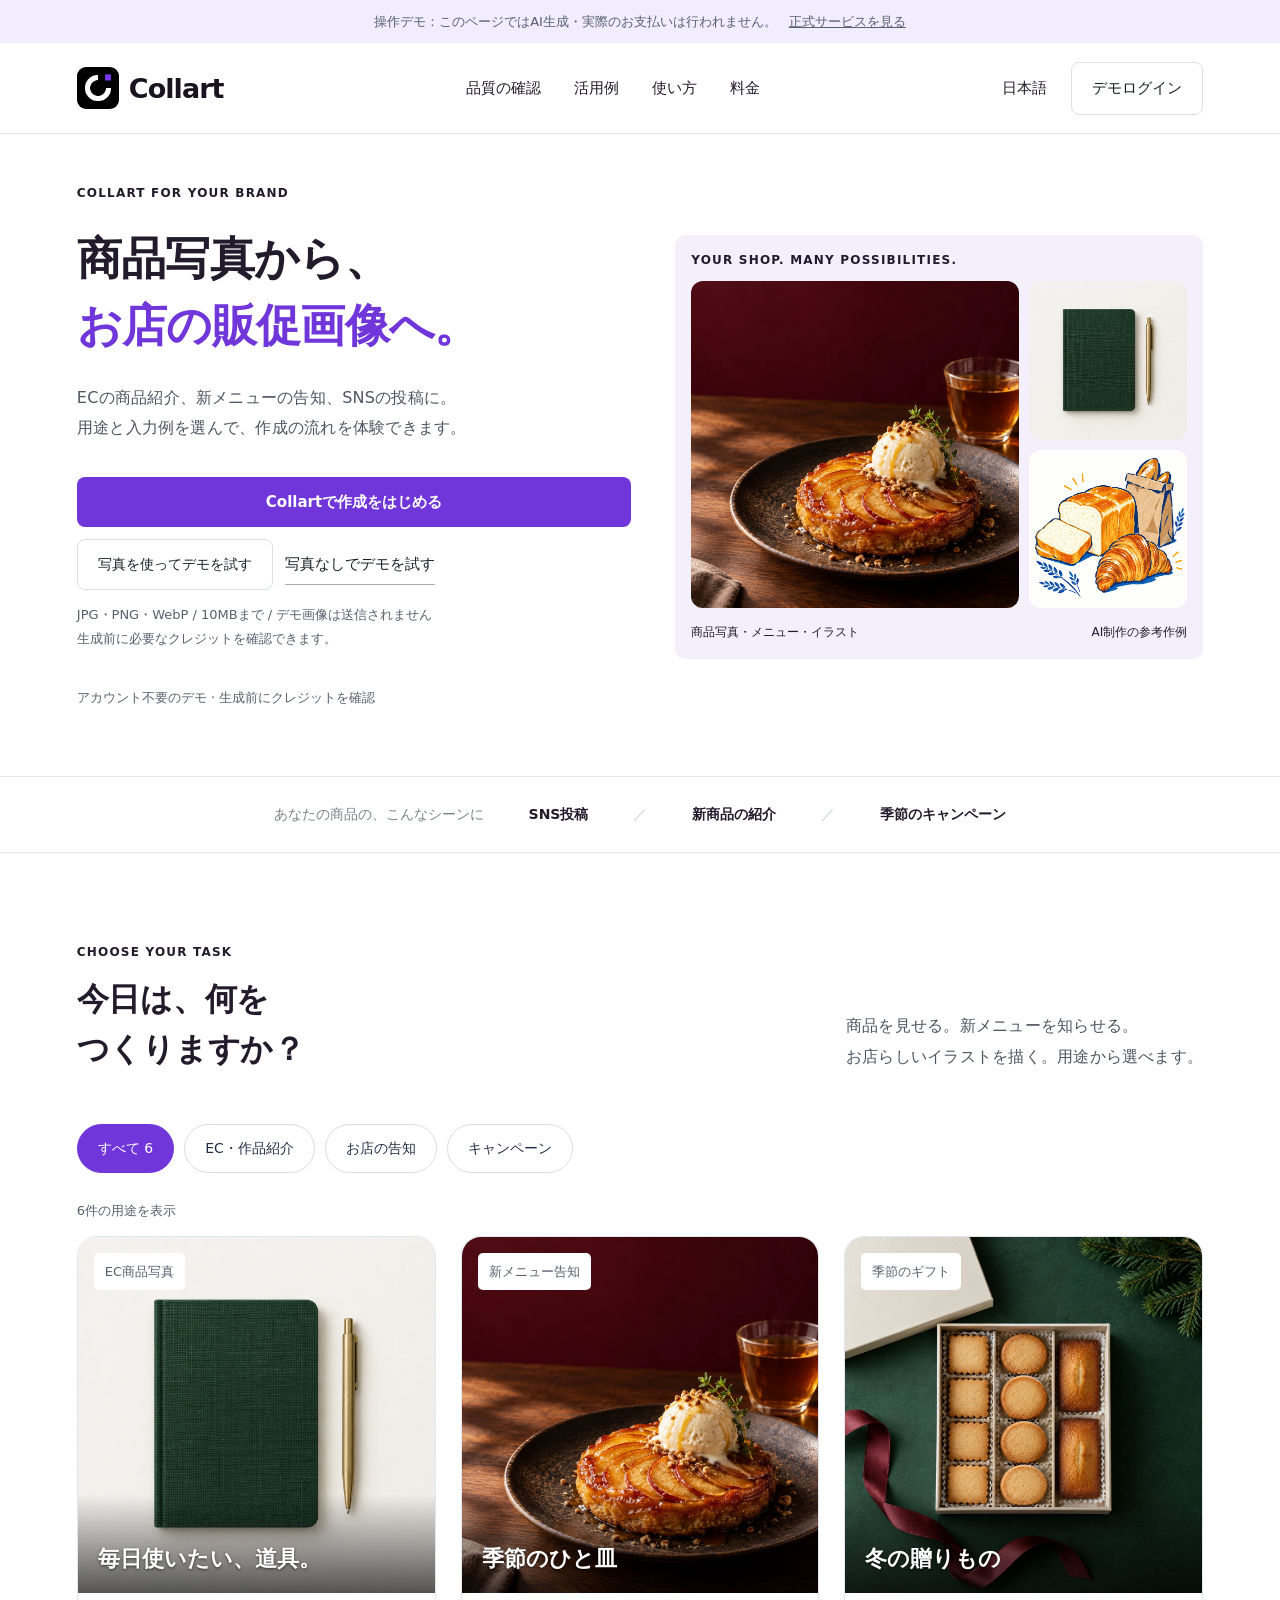
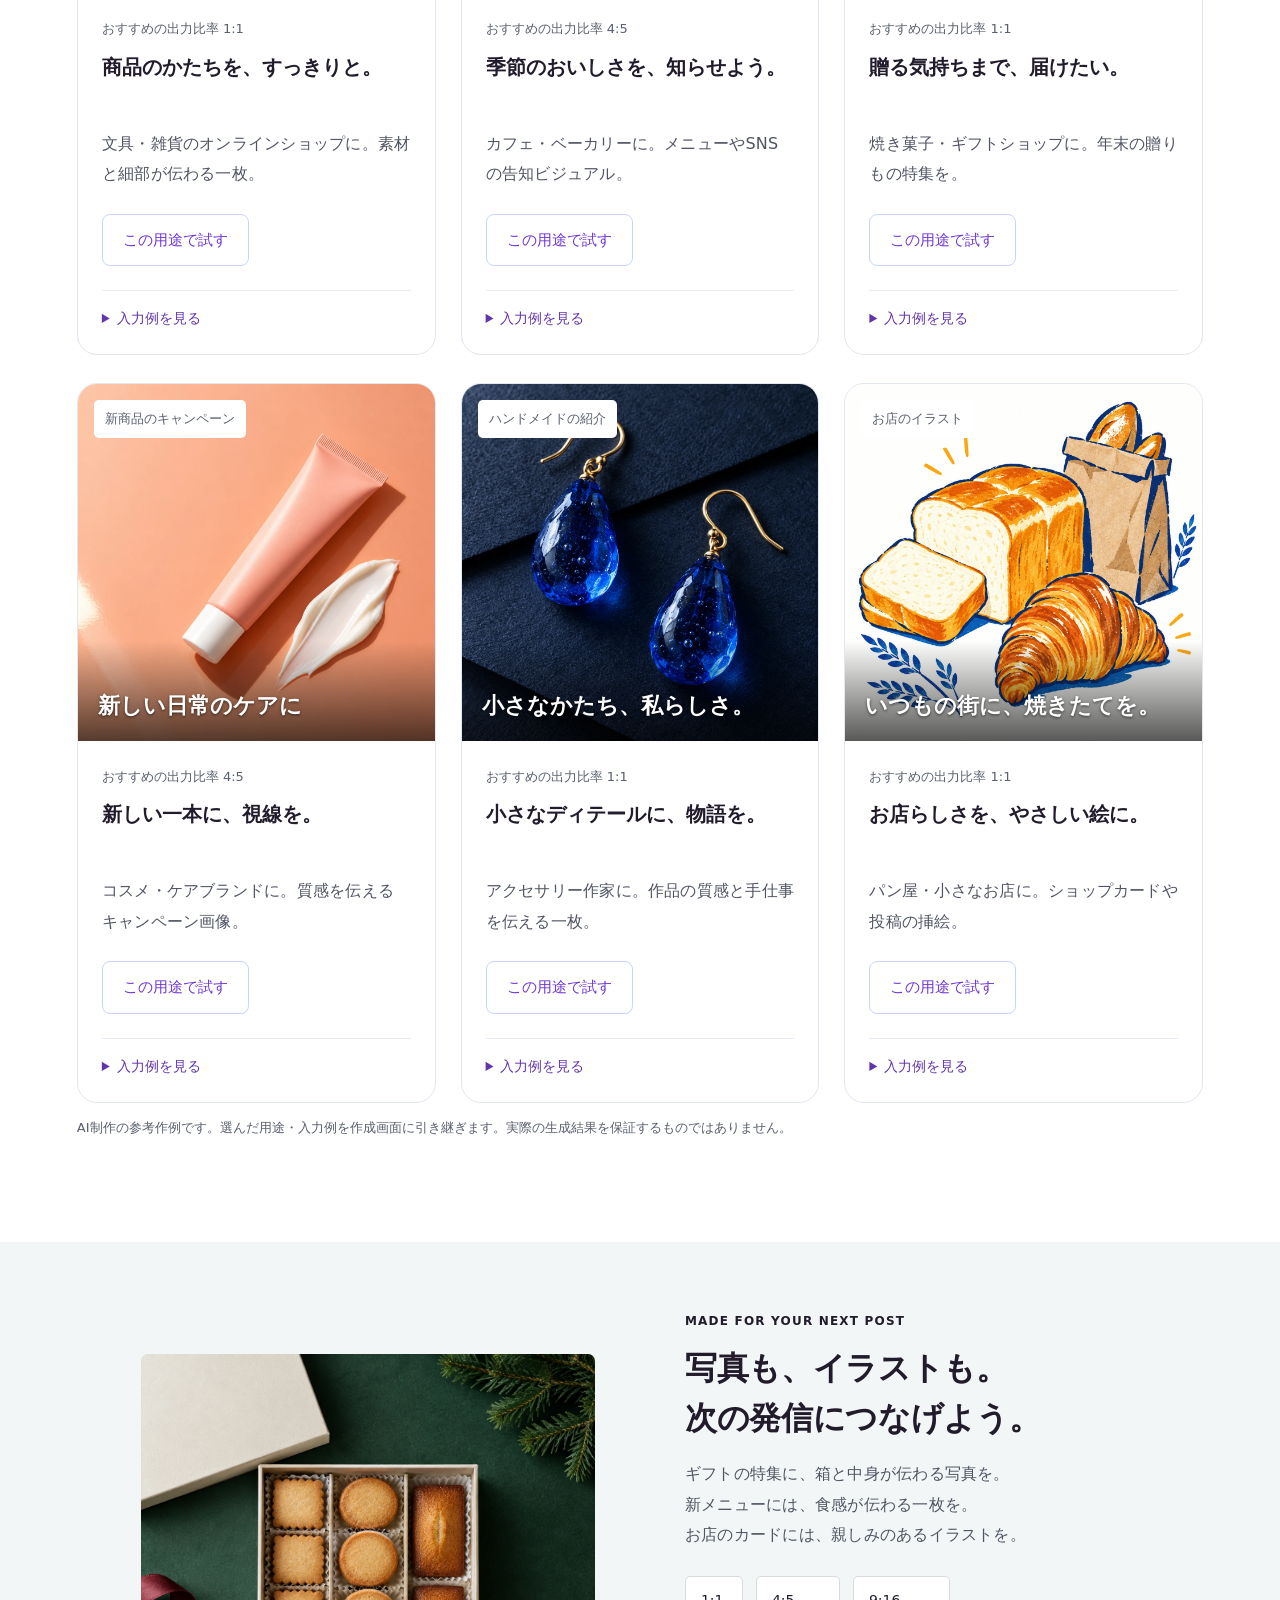
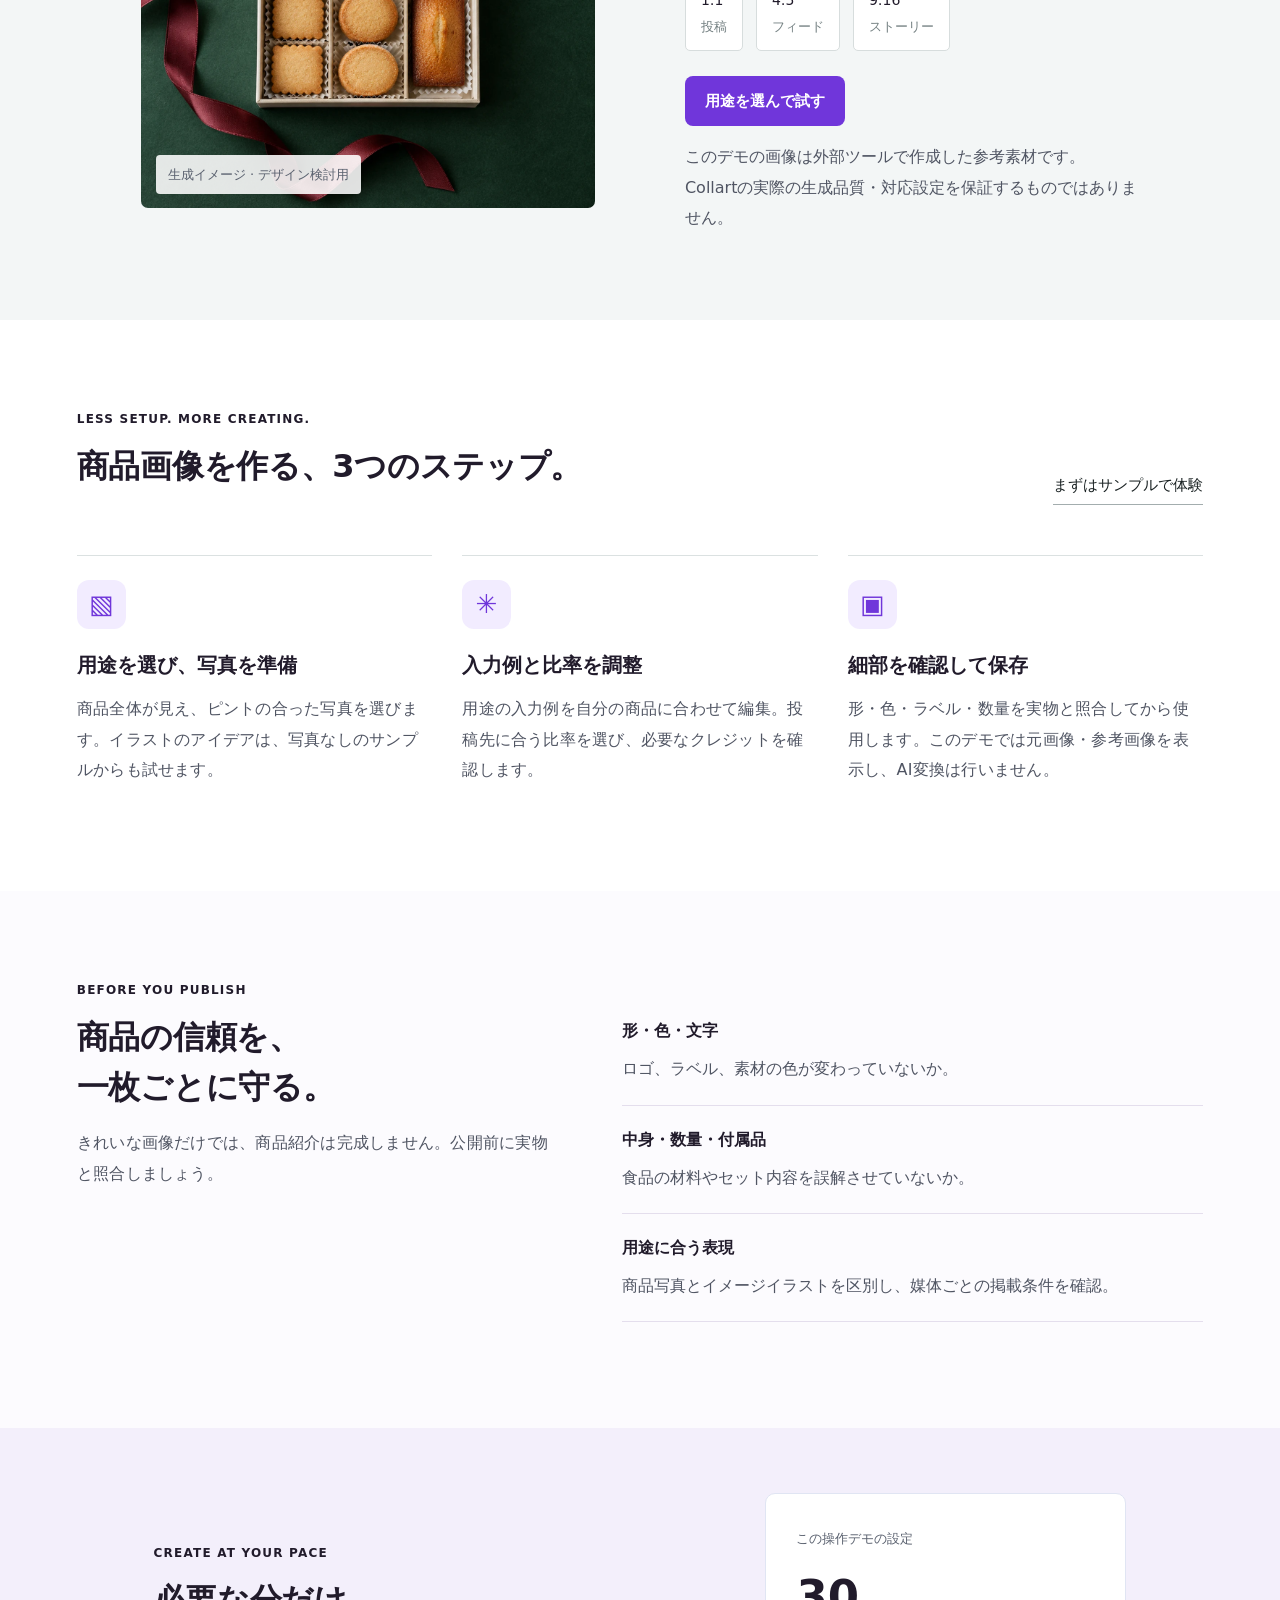
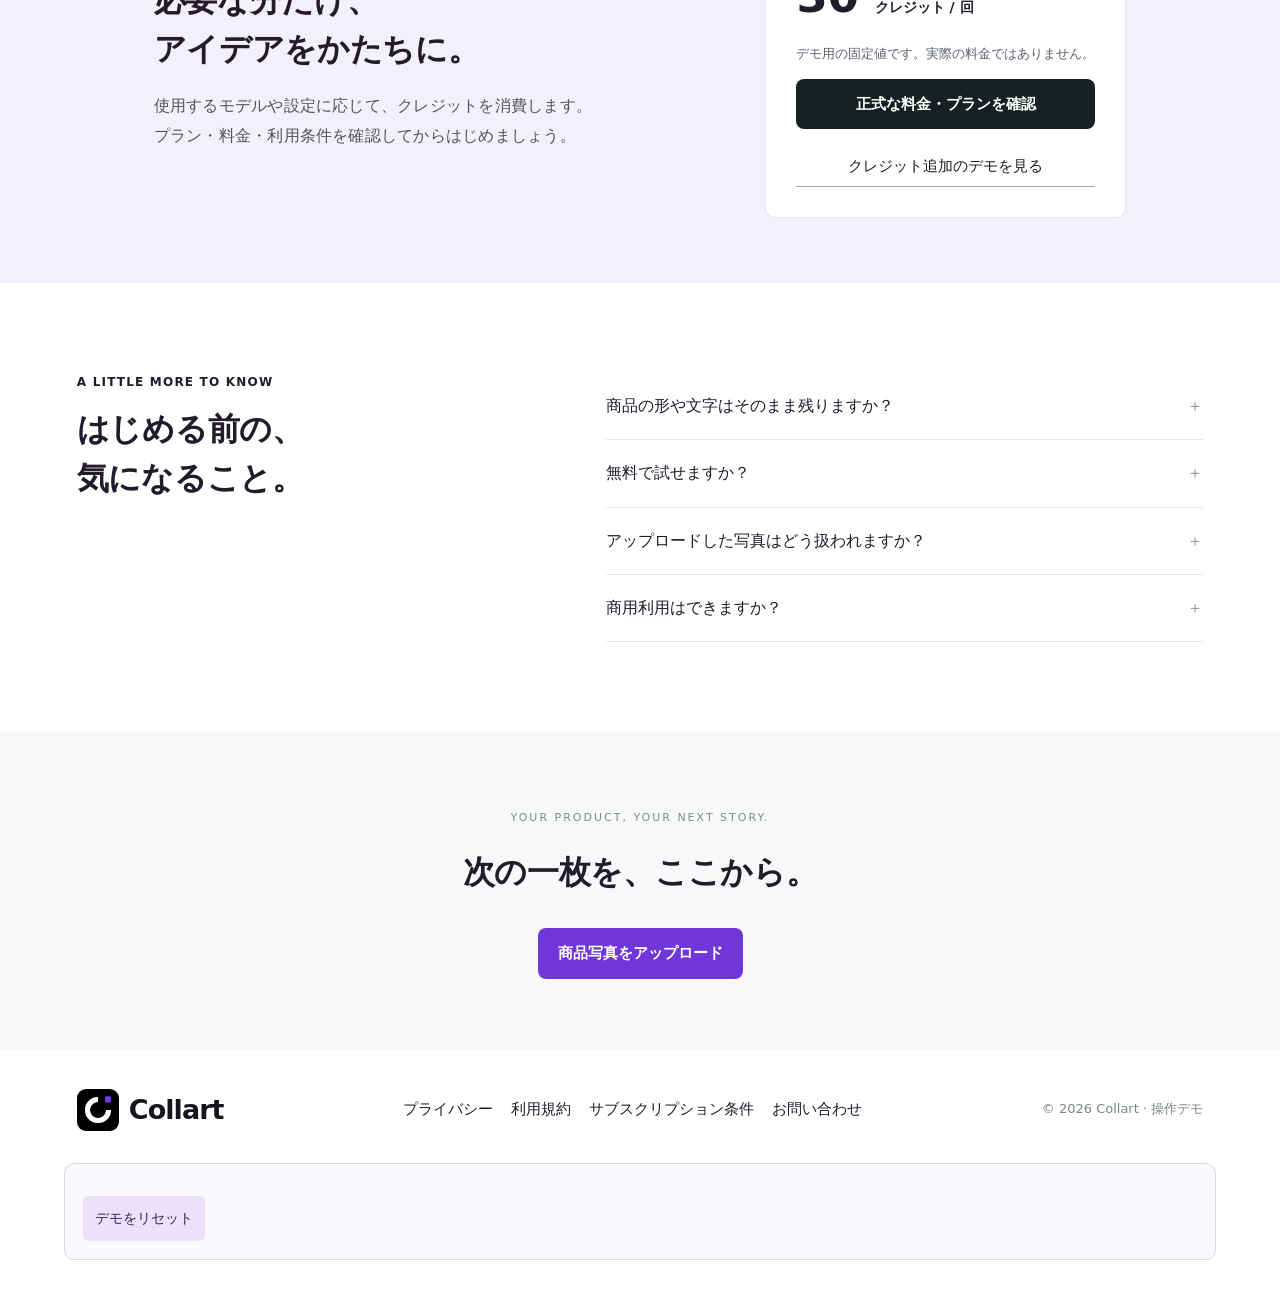
==== commit 601041b5: "Use optimized images and verify Search Console ownership" ====
--- a/index.html
+++ b/index.html
@@ -1,16 +1,16 @@
 <!doctype html>
-<html lang="ja"><head><meta charset="utf-8"><meta name="viewport" content="width=device-width,initial-scale=1"><title>AI商品画像・商品写真の作成｜EC・SNS・お店の販促に | Collart</title><meta name="description" content="商品写真、カフェのメニュー告知、ギフトやアクセサリーの販促画像、ショップのイラスト。Collartの6つの用途から、入力例と作成の流れを確認できます。操作デモ公開中。"><link rel="stylesheet" href="style.css"><link rel="stylesheet" href="typography.css"><link rel="stylesheet" href="image-layout.css"><meta name="robots" content="index, follow, max-image-preview:large"><meta name="theme-color" content="#773bed"><link rel="icon" type="image/png" href="assets/collart-logo.png"><link rel="canonical" href="https://collart-japan-product-prototype.orangeslug27.chatgpt.site/"><meta property="og:type" content="website"><meta property="og:locale" content="ja_JP"><meta property="og:site_name" content="Collart"><meta property="og:title" content="商品写真から、お店の販促画像へ。| Collart"><meta property="og:description" content="EC商品画像・新メニュー告知・ギフト・店内イラスト。6つの用途で作成の流れを体験。"><meta property="og:url" content="https://collart-japan-product-prototype.orangeslug27.chatgpt.site/"><meta property="og:image" content="https://collart-japan-product-prototype.orangeslug27.chatgpt.site/assets/cafe.png"><meta name="twitter:card" content="summary_large_image"><script type="application/ld+json">{"@context":"https://schema.org","@type":"WebPage","name":"Collart AI商品画像・販促画像の作成デモ","inLanguage":"ja","description":"6つの用途を紹介する操作デモ。生成・支払いはシミュレーションです。","url":"https://collart-japan-product-prototype.orangeslug27.chatgpt.site/"}</script></head>
+<html lang="ja"><head><meta charset="utf-8"><meta name="viewport" content="width=device-width,initial-scale=1"><title>AI商品画像・商品写真の作成｜EC・SNS・お店の販促に | Collart</title><meta name="description" content="商品写真、カフェのメニュー告知、ギフトやアクセサリーの販促画像、ショップのイラスト。Collartの6つの用途から、入力例と作成の流れを確認できます。操作デモ公開中。"><link rel="stylesheet" href="style.css"><link rel="stylesheet" href="typography.css"><link rel="stylesheet" href="image-layout.css"><meta name="robots" content="index, follow, max-image-preview:large"><meta name="theme-color" content="#773bed"><link rel="icon" type="image/png" href="assets/collart-logo.png"><link rel="canonical" href="https://collart-japan-product-prototype.orangeslug27.chatgpt.site/"><meta property="og:type" content="website"><meta property="og:locale" content="ja_JP"><meta property="og:site_name" content="Collart"><meta property="og:title" content="商品写真から、お店の販促画像へ。| Collart"><meta property="og:description" content="EC商品画像・新メニュー告知・ギフト・店内イラスト。6つの用途で作成の流れを体験。"><meta property="og:url" content="https://collart-japan-product-prototype.orangeslug27.chatgpt.site/"><meta property="og:image" content="https://collart-japan-product-prototype.orangeslug27.chatgpt.site/assets/cafe.webp"><meta name="twitter:card" content="summary_large_image"><script type="application/ld+json">{"@context":"https://schema.org","@type":"WebPage","name":"Collart AI商品画像・販促画像の作成デモ","inLanguage":"ja","description":"6つの用途を紹介する操作デモ。生成・支払いはシミュレーションです。","url":"https://collart-japan-product-prototype.orangeslug27.chatgpt.site/"}</script><meta name="google-site-verification" content="D7XhWckqjjQy8ChbEnj60rojf9Pl1paIQYHgi2JXopk" /></head>
 <body><a class="skip-link" href="#main">本文へスキップ</a><div class="prototype-notice">操作デモ：このページではAI生成・実際のお支払いは行われません。<a href="https://collart.ai/ja/ai-illust-generator?fromapp=eddie">正式サービスを見る</a></div>
 <header><a class="logo" href="#main" aria-label="Collart ホーム"><img src="assets/collart-logo.png" width="42" height="42" alt="" decoding="async"><span>Collart</span></a><nav><a href="#quality">品質の確認</a><a href="#styles">活用例</a><a href="#how">使い方</a><button class="navbutton" data-action="pricing">料金</button></nav><div class="header-right"><span>日本語</span><button class="quiet" id="account" data-action="login">ログイン</button></div></header>
-<main id="main"><section class="hero"><div class="hero-copy"><div class="eyebrow"> COLLART FOR YOUR BRAND</div><h1>商品写真から、<br><span>お店の販促画像へ。</span></h1><p class="lead">ECの商品紹介、新メニューの告知、SNSの投稿に。<br>用途と入力例を選んで、作成の流れを体験できます。</p><div class="hero-actions"><a class="primary" href="https://collart.ai/ja/ai-illust-generator?fromapp=eddie">Collartで作成をはじめる</a><button class="quiet" data-action="upload">写真を使ってデモを試す</button><button class="text-button" data-action="sample">写真なしでデモを試す</button></div><p class="fine">JPG・PNG・WebP / 10MBまで / デモ画像は送信されません<br>生成前に必要なクレジットを確認できます。</p><div class="hero-proof">アカウント不要のデモ · 生成前にクレジットを確認</div></div><div class="hero-art multi-hero"><div class="art-heading"><span>YOUR SHOP. MANY POSSIBILITIES.</span></div><div class="hero-mosaic"><img fetchpriority="high" src="assets/cafe.png" alt="カフェの新メニュー告知作例" width="1254" height="1254" decoding="async"><img src="assets/catalog.png" alt="文具のEC商品写真作例" width="1254" height="1254" decoding="async"><img src="assets/illustration.png" alt="パン屋の告知イラスト作例" width="1254" height="1254" decoding="async"></div><div class="art-caption"><span>商品写真・メニュー・イラスト</span><span>AI制作の参考作例</span></div><div class="float-tag">今つくりたいものから、選ぼう。</div></div></section>
+<main id="main"><section class="hero"><div class="hero-copy"><div class="eyebrow"> COLLART FOR YOUR BRAND</div><h1>商品写真から、<br><span>お店の販促画像へ。</span></h1><p class="lead">ECの商品紹介、新メニューの告知、SNSの投稿に。<br>用途と入力例を選んで、作成の流れを体験できます。</p><div class="hero-actions"><a class="primary" href="https://collart.ai/ja/ai-illust-generator?fromapp=eddie">Collartで作成をはじめる</a><button class="quiet" data-action="upload">写真を使ってデモを試す</button><button class="text-button" data-action="sample">写真なしでデモを試す</button></div><p class="fine">JPG・PNG・WebP / 10MBまで / デモ画像は送信されません<br>生成前に必要なクレジットを確認できます。</p><div class="hero-proof">アカウント不要のデモ · 生成前にクレジットを確認</div></div><div class="hero-art multi-hero"><div class="art-heading"><span>YOUR SHOP. MANY POSSIBILITIES.</span></div><div class="hero-mosaic"><img fetchpriority="high" src="assets/cafe.webp" alt="カフェの新メニュー告知作例" width="1254" height="1254" decoding="async"><img src="assets/catalog.webp" alt="文具のEC商品写真作例" width="1254" height="1254" decoding="async"><img src="assets/illustration.webp" alt="パン屋の告知イラスト作例" width="1254" height="1254" decoding="async"></div><div class="art-caption"><span>商品写真・メニュー・イラスト</span><span>AI制作の参考作例</span></div><div class="float-tag">今つくりたいものから、選ぼう。</div></div></section>
 <div class="use-strip"><span>あなたの商品の、こんなシーンに</span><strong>SNS投稿</strong><i>／</i><strong>新商品の紹介</strong><i>／</i><strong>季節のキャンペーン</strong></div>
-<section id="styles" class="section"><div class="section-top"><div><div class="eyebrow">CHOOSE YOUR TASK</div><h2>今日は、何を<br>つくりますか？</h2></div><p>商品を見せる。新メニューを知らせる。<br>お店らしいイラストを描く。用途から選べます。</p></div><div class="case-filters" aria-label="用途で絞り込む"><button data-filter="all" class="active" aria-pressed="true">すべて <small>6</small></button><button data-filter="ec" aria-pressed="false">EC・作品紹介</button><button data-filter="store" aria-pressed="false">お店の告知</button><button data-filter="campaign" aria-pressed="false">キャンペーン</button></div><p id="filter-count" class="fine" role="status">6件の用途を表示</p><div class="style-grid" id="case-grid"><article class="case-card" data-group="ec" id="case-catalog"><div class="case-art"><img src="assets/catalog.png" width="1254" height="1254" decoding="async" loading="lazy" alt="EC商品写真：毎日使いたい、道具。 AI参考作例"><span class="pill">EC商品写真</span><div class="creative-copy">毎日使いたい、道具。</div></div><div class="case-body"><small>おすすめの出力比率 1:1</small><h3>商品のかたちを、すっきりと。</h3><p>文具・雑貨のオンラインショップに。素材と細部が伝わる一枚。</p><button class="quiet" data-scene="catalog" aria-label="EC商品写真のデモを試す">この用途で試す</button><details><summary>入力例を見る</summary><p>文具の商品写真。商品の形と素材を確認できるシンプルな背景、自然な影、全体が入る構図。文字・ロゴを追加しない。</p></details></div></article><article class="case-card" data-group="store" id="case-cafe"><div class="case-art"><img src="assets/cafe.png" width="1254" height="1254" decoding="async" loading="lazy" alt="新メニュー告知：季節のひと皿 AI参考作例"><span class="pill">新メニュー告知</span><div class="creative-copy">季節のひと皿</div></div><div class="case-body"><small>おすすめの出力比率 4:5</small><h3>季節のおいしさを、知らせよう。</h3><p>カフェ・ベーカリーに。メニューやSNSの告知ビジュアル。</p><button class="quiet" data-scene="cafe" aria-label="新メニュー告知のデモを試す">この用途で試す</button><details><summary>入力例を見る</summary><p>季節のりんごタルト。料理の実際の内容・量を保ち、食感が伝わる近接写真。上部に告知文用の余白。文字は追加しない。</p></details></div></article><article class="case-card" data-group="campaign" id="case-gift"><div class="case-art"><img src="assets/gift.png" width="1254" height="1254" decoding="async" loading="lazy" alt="季節のギフト：冬の贈りもの AI参考作例"><span class="pill">季節のギフト</span><div class="creative-copy">冬の贈りもの</div></div><div class="case-body"><small>おすすめの出力比率 1:1</small><h3>贈る気持ちまで、届けたい。</h3><p>焼き菓子・ギフトショップに。年末の贈りもの特集を。</p><button class="quiet" data-scene="gift" aria-label="季節のギフトのデモを試す">この用途で試す</button><details><summary>入力例を見る</summary><p>焼き菓子のギフトセット。箱を開けた俯瞰構図、包装と中身がわかる写真。深い赤のリボン、控えめな冬の演出。内容物を増やさず、文字を加えない。</p></details></div></article><article class="case-card" data-group="campaign" id="case-beauty"><div class="case-art"><img src="assets/beauty.png" width="1254" height="1254" decoding="async" loading="lazy" alt="新商品のキャンペーン：新しい日常のケアに AI参考作例"><span class="pill">新商品のキャンペーン</span><div class="creative-copy">新しい日常のケアに</div></div><div class="case-body"><small>おすすめの出力比率 4:5</small><h3>新しい一本に、視線を。</h3><p>コスメ・ケアブランドに。質感を伝えるキャンペーン画像。</p><button class="quiet" data-scene="beauty" aria-label="新商品のキャンペーンのデモを試す">この用途で試す</button><details><summary>入力例を見る</summary><p>無地のハンドクリームの商品キャンペーン。チューブとクリームの質感、アプリコット色の光、大胆な斜め構図。文字・効果効能の表現を追加しない。</p></details></div></article><article class="case-card" data-group="ec" id="case-craft"><div class="case-art"><img src="assets/craft.png" width="1254" height="1254" decoding="async" loading="lazy" alt="ハンドメイドの紹介：小さなかたち、私らしさ。 AI参考作例"><span class="pill">ハンドメイドの紹介</span><div class="creative-copy">小さなかたち、私らしさ。</div></div><div class="case-body"><small>おすすめの出力比率 1:1</small><h3>小さなディテールに、物語を。</h3><p>アクセサリー作家に。作品の質感と手仕事を伝える一枚。</p><button class="quiet" data-scene="craft" aria-label="ハンドメイドの紹介のデモを試す">この用途で試す</button><details><summary>入力例を見る</summary><p>ハンドメイドの青いガラスのイヤリング。細かな素材感と金具を見せる接写、濃紺の紙と柔らかな横光。左右一組の形と数を保ち、文字なし。</p></details></div></article><article class="case-card" data-group="store" id="case-illustration"><div class="case-art"><img src="assets/illustration.png" width="1254" height="1254" decoding="async" loading="lazy" alt="お店のイラスト：いつもの街に、焼きたてを。 AI参考作例"><span class="pill">お店のイラスト</span><div class="creative-copy">いつもの街に、焼きたてを。</div></div><div class="case-body"><small>おすすめの出力比率 1:1</small><h3>お店らしさを、やさしい絵に。</h3><p>パン屋・小さなお店に。ショップカードや投稿の挿絵。</p><button class="quiet" data-scene="illustration" aria-label="お店のイラストのデモを試す">この用途で試す</button><details><summary>入力例を見る</summary><p>小さなパン屋の告知用イラスト。食パン、クロワッサン、紙袋を、手描きの線と明るい青・橙の色面で表現。文字、既存ブランド、既存キャラクターは描かない。</p></details></div></article></div><p class="fine">AI制作の参考作例です。選んだ用途・入力例を作成画面に引き継ぎます。実際の生成結果を保証するものではありません。</p></section><section id="examples" class="examples section"><div class="example-art"><img loading="lazy" src="assets/gift.png" alt="商品ビジュアルの作例" width="1254" height="1254" decoding="async"><div class="example-note">生成イメージ · デザイン検討用</div></div><div class="example-copy"><div class="eyebrow">MADE FOR YOUR NEXT POST</div><h2>写真も、イラストも。<br>次の発信につなげよう。</h2><p>ギフトの特集に、箱と中身が伝わる写真を。<br>新メニューには、食感が伝わる一枚を。<br>お店のカードには、親しみのあるイラストを。</p><div class="ratio-options"><span>1:1 <small>投稿</small></span><span>4:5 <small>フィード</small></span><span>9:16 <small>ストーリー</small></span></div><a class="primary" href="#styles">用途を選んで試す</a><p class="fine">このデモの画像は外部ツールで作成した参考素材です。<br>Collartの実際の生成品質・対応設定を保証するものではありません。</p></div></section>
+<section id="styles" class="section"><div class="section-top"><div><div class="eyebrow">CHOOSE YOUR TASK</div><h2>今日は、何を<br>つくりますか？</h2></div><p>商品を見せる。新メニューを知らせる。<br>お店らしいイラストを描く。用途から選べます。</p></div><div class="case-filters" aria-label="用途で絞り込む"><button data-filter="all" class="active" aria-pressed="true">すべて <small>6</small></button><button data-filter="ec" aria-pressed="false">EC・作品紹介</button><button data-filter="store" aria-pressed="false">お店の告知</button><button data-filter="campaign" aria-pressed="false">キャンペーン</button></div><p id="filter-count" class="fine" role="status">6件の用途を表示</p><div class="style-grid" id="case-grid"><article class="case-card" data-group="ec" id="case-catalog"><div class="case-art"><img src="assets/catalog.webp" width="1254" height="1254" decoding="async" loading="lazy" alt="EC商品写真：毎日使いたい、道具。 AI参考作例"><span class="pill">EC商品写真</span><div class="creative-copy">毎日使いたい、道具。</div></div><div class="case-body"><small>おすすめの出力比率 1:1</small><h3>商品のかたちを、すっきりと。</h3><p>文具・雑貨のオンラインショップに。素材と細部が伝わる一枚。</p><button class="quiet" data-scene="catalog" aria-label="EC商品写真のデモを試す">この用途で試す</button><details><summary>入力例を見る</summary><p>文具の商品写真。商品の形と素材を確認できるシンプルな背景、自然な影、全体が入る構図。文字・ロゴを追加しない。</p></details></div></article><article class="case-card" data-group="store" id="case-cafe"><div class="case-art"><img src="assets/cafe.webp" width="1254" height="1254" decoding="async" loading="lazy" alt="新メニュー告知：季節のひと皿 AI参考作例"><span class="pill">新メニュー告知</span><div class="creative-copy">季節のひと皿</div></div><div class="case-body"><small>おすすめの出力比率 4:5</small><h3>季節のおいしさを、知らせよう。</h3><p>カフェ・ベーカリーに。メニューやSNSの告知ビジュアル。</p><button class="quiet" data-scene="cafe" aria-label="新メニュー告知のデモを試す">この用途で試す</button><details><summary>入力例を見る</summary><p>季節のりんごタルト。料理の実際の内容・量を保ち、食感が伝わる近接写真。上部に告知文用の余白。文字は追加しない。</p></details></div></article><article class="case-card" data-group="campaign" id="case-gift"><div class="case-art"><img src="assets/gift.webp" width="1254" height="1254" decoding="async" loading="lazy" alt="季節のギフト：冬の贈りもの AI参考作例"><span class="pill">季節のギフト</span><div class="creative-copy">冬の贈りもの</div></div><div class="case-body"><small>おすすめの出力比率 1:1</small><h3>贈る気持ちまで、届けたい。</h3><p>焼き菓子・ギフトショップに。年末の贈りもの特集を。</p><button class="quiet" data-scene="gift" aria-label="季節のギフトのデモを試す">この用途で試す</button><details><summary>入力例を見る</summary><p>焼き菓子のギフトセット。箱を開けた俯瞰構図、包装と中身がわかる写真。深い赤のリボン、控えめな冬の演出。内容物を増やさず、文字を加えない。</p></details></div></article><article class="case-card" data-group="campaign" id="case-beauty"><div class="case-art"><img src="assets/beauty.webp" width="1254" height="1254" decoding="async" loading="lazy" alt="新商品のキャンペーン：新しい日常のケアに AI参考作例"><span class="pill">新商品のキャンペーン</span><div class="creative-copy">新しい日常のケアに</div></div><div class="case-body"><small>おすすめの出力比率 4:5</small><h3>新しい一本に、視線を。</h3><p>コスメ・ケアブランドに。質感を伝えるキャンペーン画像。</p><button class="quiet" data-scene="beauty" aria-label="新商品のキャンペーンのデモを試す">この用途で試す</button><details><summary>入力例を見る</summary><p>無地のハンドクリームの商品キャンペーン。チューブとクリームの質感、アプリコット色の光、大胆な斜め構図。文字・効果効能の表現を追加しない。</p></details></div></article><article class="case-card" data-group="ec" id="case-craft"><div class="case-art"><img src="assets/craft.webp" width="1254" height="1254" decoding="async" loading="lazy" alt="ハンドメイドの紹介：小さなかたち、私らしさ。 AI参考作例"><span class="pill">ハンドメイドの紹介</span><div class="creative-copy">小さなかたち、私らしさ。</div></div><div class="case-body"><small>おすすめの出力比率 1:1</small><h3>小さなディテールに、物語を。</h3><p>アクセサリー作家に。作品の質感と手仕事を伝える一枚。</p><button class="quiet" data-scene="craft" aria-label="ハンドメイドの紹介のデモを試す">この用途で試す</button><details><summary>入力例を見る</summary><p>ハンドメイドの青いガラスのイヤリング。細かな素材感と金具を見せる接写、濃紺の紙と柔らかな横光。左右一組の形と数を保ち、文字なし。</p></details></div></article><article class="case-card" data-group="store" id="case-illustration"><div class="case-art"><img src="assets/illustration.webp" width="1254" height="1254" decoding="async" loading="lazy" alt="お店のイラスト：いつもの街に、焼きたてを。 AI参考作例"><span class="pill">お店のイラスト</span><div class="creative-copy">いつもの街に、焼きたてを。</div></div><div class="case-body"><small>おすすめの出力比率 1:1</small><h3>お店らしさを、やさしい絵に。</h3><p>パン屋・小さなお店に。ショップカードや投稿の挿絵。</p><button class="quiet" data-scene="illustration" aria-label="お店のイラストのデモを試す">この用途で試す</button><details><summary>入力例を見る</summary><p>小さなパン屋の告知用イラスト。食パン、クロワッサン、紙袋を、手描きの線と明るい青・橙の色面で表現。文字、既存ブランド、既存キャラクターは描かない。</p></details></div></article></div><p class="fine">AI制作の参考作例です。選んだ用途・入力例を作成画面に引き継ぎます。実際の生成結果を保証するものではありません。</p></section><section id="examples" class="examples section"><div class="example-art"><img loading="lazy" src="assets/gift.webp" alt="商品ビジュアルの作例" width="1254" height="1254" decoding="async"><div class="example-note">生成イメージ · デザイン検討用</div></div><div class="example-copy"><div class="eyebrow">MADE FOR YOUR NEXT POST</div><h2>写真も、イラストも。<br>次の発信につなげよう。</h2><p>ギフトの特集に、箱と中身が伝わる写真を。<br>新メニューには、食感が伝わる一枚を。<br>お店のカードには、親しみのあるイラストを。</p><div class="ratio-options"><span>1:1 <small>投稿</small></span><span>4:5 <small>フィード</small></span><span>9:16 <small>ストーリー</small></span></div><a class="primary" href="#styles">用途を選んで試す</a><p class="fine">このデモの画像は外部ツールで作成した参考素材です。<br>Collartの実際の生成品質・対応設定を保証するものではありません。</p></div></section>
 <section class="section" id="how"><div class="section-top"><div><div class="eyebrow">LESS SETUP. MORE CREATING.</div><h2>商品画像を作る、3つのステップ。</h2></div><button class="text-button" data-action="sample">まずはサンプルで体験</button></div><div class="steps"><article><span class="step-icon" aria-hidden="true">▧</span><h3>用途を選び、写真を準備</h3><p>商品全体が見え、ピントの合った写真を選びます。イラストのアイデアは、写真なしのサンプルからも試せます。</p></article><article><span class="step-icon" aria-hidden="true">✳</span><h3>入力例と比率を調整</h3><p>用途の入力例を自分の商品に合わせて編集。投稿先に合う比率を選び、必要なクレジットを確認します。</p></article><article><span class="step-icon" aria-hidden="true">▣</span><h3>細部を確認して保存</h3><p>形・色・ラベル・数量を実物と照合してから使用します。このデモでは元画像・参考画像を表示し、AI変換は行いません。</p></article></div></section>
 <section class="section quality" id="quality"><div><div class="eyebrow">BEFORE YOU PUBLISH</div><h2>商品の信頼を、<br>一枚ごとに守る。</h2><p>きれいな画像だけでは、商品紹介は完成しません。公開前に実物と照合しましょう。</p></div><ul><li><strong>形・色・文字</strong><span>ロゴ、ラベル、素材の色が変わっていないか。</span></li><li><strong>中身・数量・付属品</strong><span>食品の材料やセット内容を誤解させていないか。</span></li><li><strong>用途に合う表現</strong><span>商品写真とイメージイラストを区別し、媒体ごとの掲載条件を確認。</span></li></ul></section><section class="pricing-band" id="pricing"><div><div class="eyebrow">CREATE AT YOUR PACE</div><h2>必要な分だけ、<br>アイデアをかたちに。</h2><p>使用するモデルや設定に応じて、クレジットを消費します。<br>プラン・料金・利用条件を確認してからはじめましょう。</p></div><div class="credit-card"><span>この操作デモの設定</span><strong>30 <small>クレジット / 回</small></strong><p>デモ用の固定値です。実際の料金ではありません。</p><a class="dark full" href="https://collart.ai/ja/plans-pricing?fromapp=eddie">正式な料金・プランを確認</a><button class="text-button" data-action="pricing">クレジット追加のデモを見る</button></div></section>
 <section class="section faq"><div><div class="eyebrow">A LITTLE MORE TO KNOW</div><h2>はじめる前の、<br>気になること。</h2></div><div class="questions"><details><summary>商品の形や文字はそのまま残りますか？</summary><p>AI生成で形・色・文字が変わる場合があります。元の写真と比較し、使用前に細部を確認してください。</p></details><details><summary>無料で試せますか？</summary><p>このデモは無料の操作デモです。実サービスの試用条件や必要クレジットは生成画面で確認してください。</p></details><details><summary>アップロードした写真はどう扱われますか？</summary><p>このデモでは画像をブラウザ内だけで表示し、サーバーには送信しません。タブを閉じると画像は保持されません。実サービスについては<a href="https://collart.ai/privacy-policy.html">プライバシーポリシー（英語）</a>をご確認ください。</p></details><details><summary>商用利用はできますか？</summary><p>実サービスの<a href="https://collart.ai/terms.html">利用規約（英語）</a>とプランをご確認ください。このデモでは権利や商用利用の許可を付与しません。</p></details></div></section>
 <section class="last-cta"><span>YOUR PRODUCT, YOUR NEXT STORY.</span><h2>次の一枚を、ここから。</h2><button class="primary" data-action="upload">商品写真をアップロード</button></section></main><footer><a class="logo" href="#main" aria-label="Collart ホーム"><img src="assets/collart-logo.png" width="42" height="42" alt="" decoding="async"><span>Collart</span></a><div class="footer-links"><a href="https://collart.ai/privacy-policy.html">プライバシー</a><a href="https://collart.ai/terms.html">利用規約</a><a href="https://collart.ai/subscription_terms.html">サブスクリプション条件</a><a href="mailto:support@collart.ai">お問い合わせ</a></div><span>© 2026 Collart · 操作デモ</span></footer>
 <input id="file" type="file" accept="image/png,image/jpeg,image/webp" hidden>
-<dialog id="studio" aria-label="商品画像作成の操作デモ"><div class="dialog-top"><a class="logo" href="#main" aria-label="Collart ホーム"><img src="assets/collart-logo.png" width="42" height="42" alt="" decoding="async"><span>Collart</span></a><span>商品ビジュアルを作成</span><button class="icon-close" data-close="studio" aria-label="閉じる">×</button></div><div class="studio-layout"><div class="workspace"><div class="workspace-top"><span id="stage-label">元の写真</span><span class="pill" id="demo-label">操作デモ</span></div><div id="image-stage"><img id="preview" src="assets/catalog.png" alt="アップロードした商品" width="1254" height="1254" decoding="async"><div id="loading" hidden><span class="spinner"></span><h3>ビジュアルを作成しています</h3><p>デモの結果を準備しています…</p></div></div><div id="result-actions" hidden><button class="dark" id="download">画像を保存</button></div><div id="result-note" class="fine">画像はこのブラウザ内だけで扱われます。</div></div><aside class="settings"><div class="step-label">CREATE YOUR VISUAL</div><h2>商品の、新しい表情。</h2><button class="quiet full" data-action="upload">自分の写真を追加・変更</button><label>用途を選ぶ</label><div class="scene-tabs usecase-tabs" id="preset-list" role="group" aria-label="用途"><button data-preset="catalog" aria-pressed="false">EC商品写真</button><button data-preset="cafe" aria-pressed="false">新メニュー告知</button><button data-preset="gift" aria-pressed="false">季節のギフト</button><button data-preset="beauty" aria-pressed="false">新商品のキャンペーン</button><button data-preset="craft" aria-pressed="false">ハンドメイドの紹介</button><button data-preset="illustration" aria-pressed="false">お店のイラスト</button></div><label>出力比率の設定</label><p class="fine">デモではプレビューの枠のみ変更します。保存する画像の比率は変わりません。</p><div class="scene-tabs ratios"><button data-ratio="1:1" class="active">1:1</button><button data-ratio="4:5">4:5</button><button data-ratio="9:16">9:16</button></div><label for="prompt">イメージをひとこと <span>編集できます</span></label><textarea id="prompt" rows="4"></textarea><details class="advanced"><summary>詳細設定</summary><p>モデル：推奨プリセット（デモ）<br>実際のモデルは品質検証後に確定します。</p></details><div class="balance-line"><span>残高 <strong id="balance">60</strong></span><button class="text-button" data-action="pricing">追加する</button></div><div class="cost"><span>今回の生成</span><strong>30 クレジット</strong></div><button class="primary full" id="generate">この設定で生成する</button><p class="fine">操作デモ：実際のAI生成・課金は行いません。<br>生成画像の細部は、使用前にご確認ください。</p><p id="error" role="alert" hidden></p><div id="next-task" hidden><button class="quiet full" id="another">別の商品で作る</button><a class="quiet full" href="https://collart.ai/ja/ai-video/image-to-video?fromapp=eddie">正式サービスの画像から動画を確認</a></div></aside></div></dialog>
+<dialog id="studio" aria-label="商品画像作成の操作デモ"><div class="dialog-top"><a class="logo" href="#main" aria-label="Collart ホーム"><img src="assets/collart-logo.png" width="42" height="42" alt="" decoding="async"><span>Collart</span></a><span>商品ビジュアルを作成</span><button class="icon-close" data-close="studio" aria-label="閉じる">×</button></div><div class="studio-layout"><div class="workspace"><div class="workspace-top"><span id="stage-label">元の写真</span><span class="pill" id="demo-label">操作デモ</span></div><div id="image-stage"><img id="preview" src="assets/catalog.webp" alt="アップロードした商品" width="1254" height="1254" decoding="async"><div id="loading" hidden><span class="spinner"></span><h3>ビジュアルを作成しています</h3><p>デモの結果を準備しています…</p></div></div><div id="result-actions" hidden><button class="dark" id="download">画像を保存</button></div><div id="result-note" class="fine">画像はこのブラウザ内だけで扱われます。</div></div><aside class="settings"><div class="step-label">CREATE YOUR VISUAL</div><h2>商品の、新しい表情。</h2><button class="quiet full" data-action="upload">自分の写真を追加・変更</button><label>用途を選ぶ</label><div class="scene-tabs usecase-tabs" id="preset-list" role="group" aria-label="用途"><button data-preset="catalog" aria-pressed="false">EC商品写真</button><button data-preset="cafe" aria-pressed="false">新メニュー告知</button><button data-preset="gift" aria-pressed="false">季節のギフト</button><button data-preset="beauty" aria-pressed="false">新商品のキャンペーン</button><button data-preset="craft" aria-pressed="false">ハンドメイドの紹介</button><button data-preset="illustration" aria-pressed="false">お店のイラスト</button></div><label>出力比率の設定</label><p class="fine">デモではプレビューの枠のみ変更します。保存する画像の比率は変わりません。</p><div class="scene-tabs ratios"><button data-ratio="1:1" class="active">1:1</button><button data-ratio="4:5">4:5</button><button data-ratio="9:16">9:16</button></div><label for="prompt">イメージをひとこと <span>編集できます</span></label><textarea id="prompt" rows="4"></textarea><details class="advanced"><summary>詳細設定</summary><p>モデル：推奨プリセット（デモ）<br>実際のモデルは品質検証後に確定します。</p></details><div class="balance-line"><span>残高 <strong id="balance">60</strong></span><button class="text-button" data-action="pricing">追加する</button></div><div class="cost"><span>今回の生成</span><strong>30 クレジット</strong></div><button class="primary full" id="generate">この設定で生成する</button><p class="fine">操作デモ：実際のAI生成・課金は行いません。<br>生成画像の細部は、使用前にご確認ください。</p><p id="error" role="alert" hidden></p><div id="next-task" hidden><button class="quiet full" id="another">別の商品で作る</button><a class="quiet full" href="https://collart.ai/ja/ai-video/image-to-video?fromapp=eddie">正式サービスの画像から動画を確認</a></div></aside></div></dialog>
 <dialog id="login" aria-label="デモログイン"><div class="modal-pad"><button class="icon-close" data-close="login" aria-label="閉じる">×</button><img class="modal-brand" src="assets/collart-logo.png" width="48" height="48" alt="Collart" decoding="async"><h2>アイデアの続きを、<br>はじめましょう。</h2><p>写真と設定は、そのまま。<br>ログインして作成を続けられます。</p><button class="primary full" id="login-demo">デモアカウントで続ける</button><p class="fine">デモ用の操作です。アカウントは作成されません。</p></div></dialog>
 <dialog id="pay" aria-labelledby="pay-title"><div class="modal-pad"><button class="icon-close" data-close="pay" aria-label="閉じる">×</button><div class="eyebrow">KEEP YOUR IDEAS GOING</div><h2 id="pay-title">次の一枚を、つくろう。</h2><p id="pay-message">写真と設定を保存したまま、プランを確認できます。</p><div class="plan"><div><span>デモプラン</span><strong>400 <small>クレジット</small></strong></div><b>デモ専用</b></div><p class="fine">400クレジットはデモ専用です。購入・契約・自動更新は発生しません。<a href="https://collart.ai/ja/plans-pricing?fromapp=eddie">正式な料金を見る</a></p><div class="checkout-total"><span>今回のお支払い（デモ）</span><strong>¥0</strong></div><button class="primary full" id="pay-demo">デモ決済を完了する</button><button class="quiet full" id="cancel-pay">購入せずに作成に戻る</button><p class="fine">実際の請求はありません。カード情報の入力はありません。</p></div></dialog>
 <div id="toast" role="status"></div><div class="review-tools"><button id="reset">デモをリセット</button><button id="low-credit" hidden>クレジット不足のデモ</button><button id="fail-next" hidden>エラーのデモ</button></div><noscript><p class="nojs">作例と説明はそのまま読めます。操作デモにはJavaScriptを有効にしてください。<a href="https://collart.ai/ja/ai-illust-generator?fromapp=eddie">正式サービスを見る</a></p></noscript><script src="cases.js"></script><script src="app.js"></script></body></html>
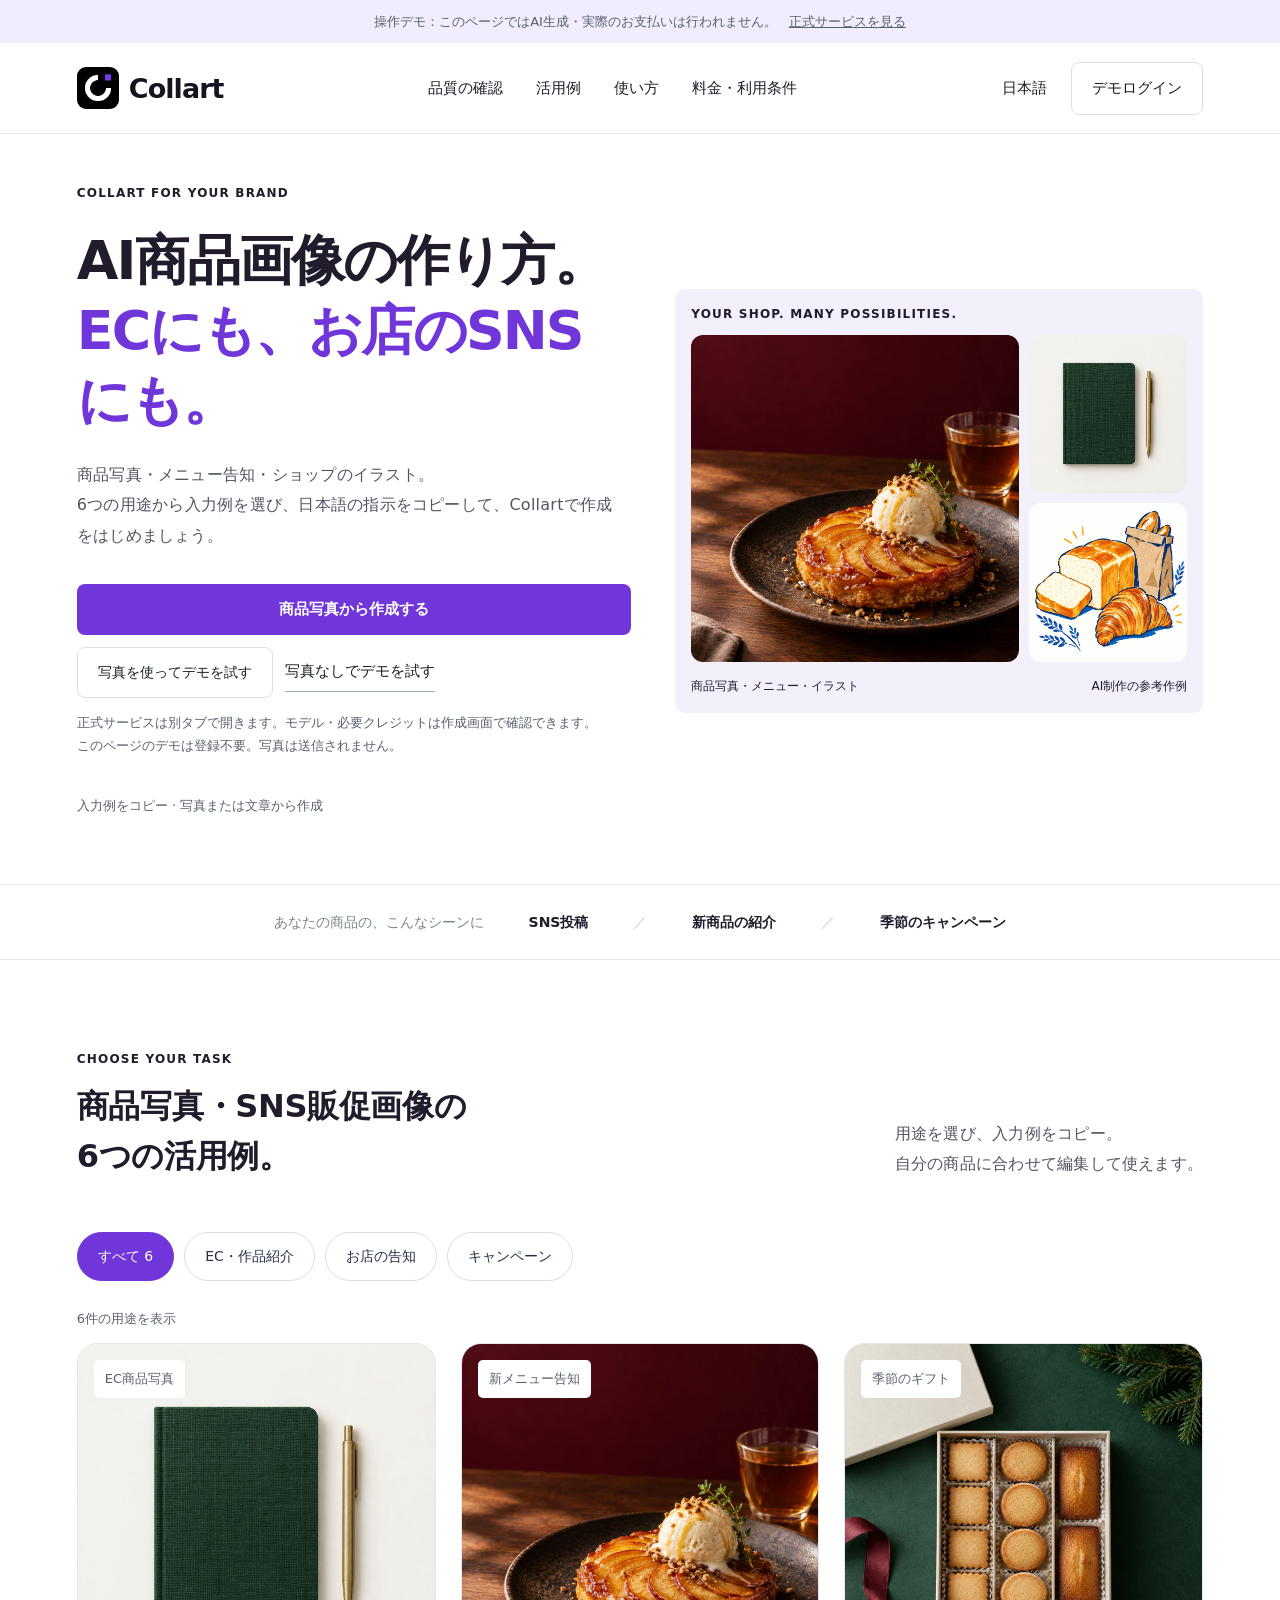
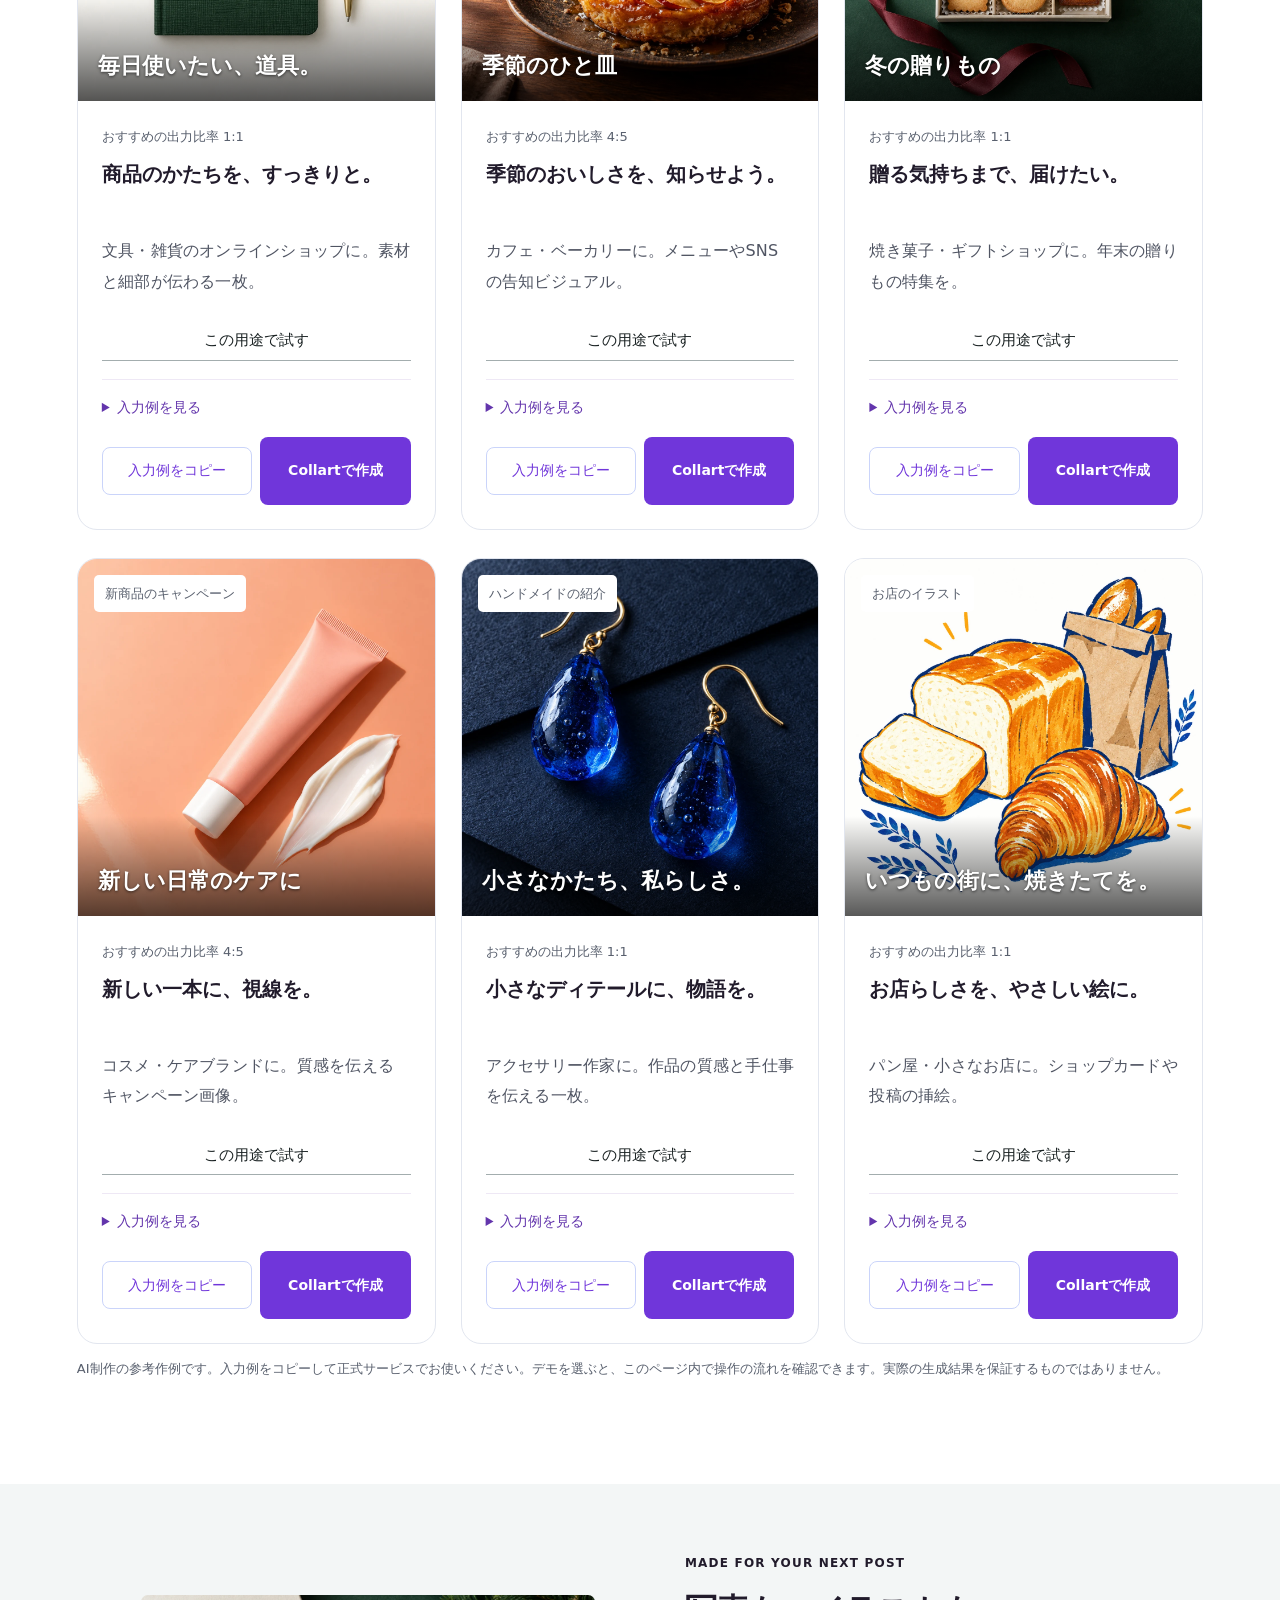
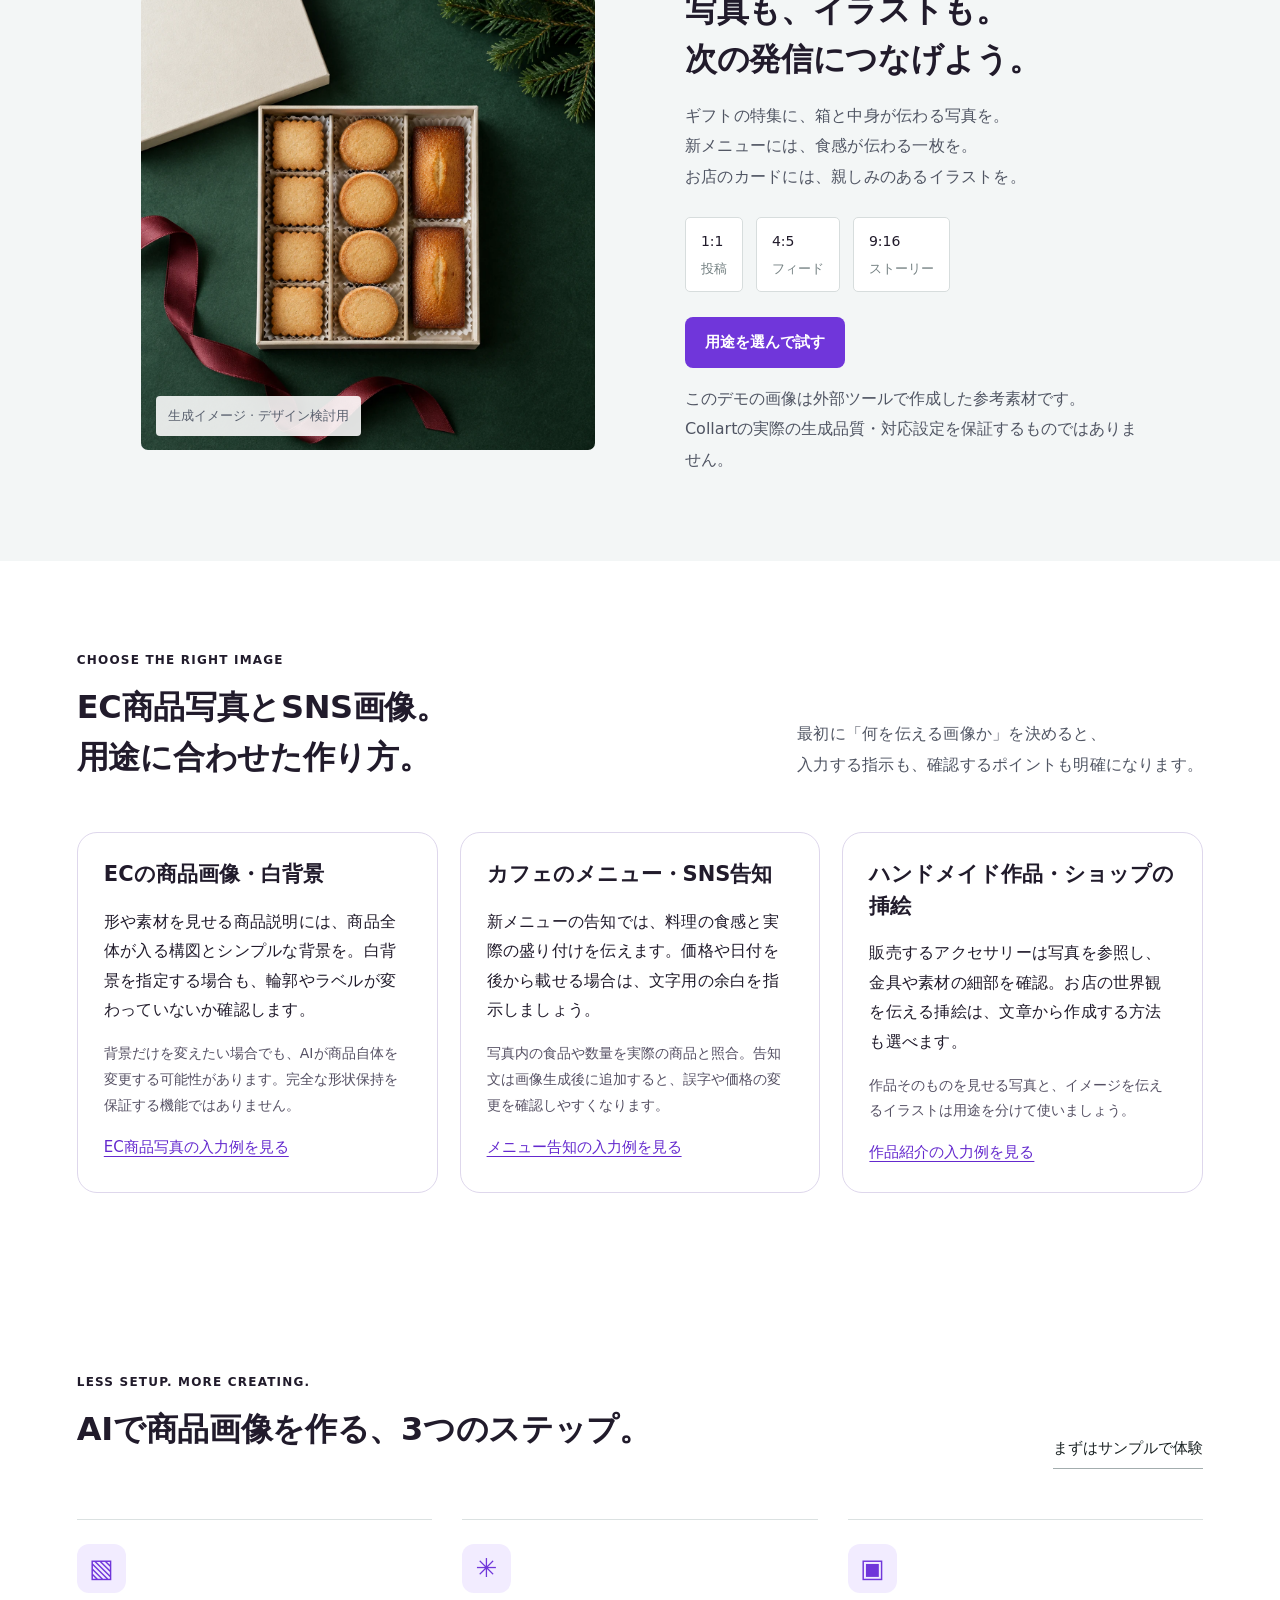
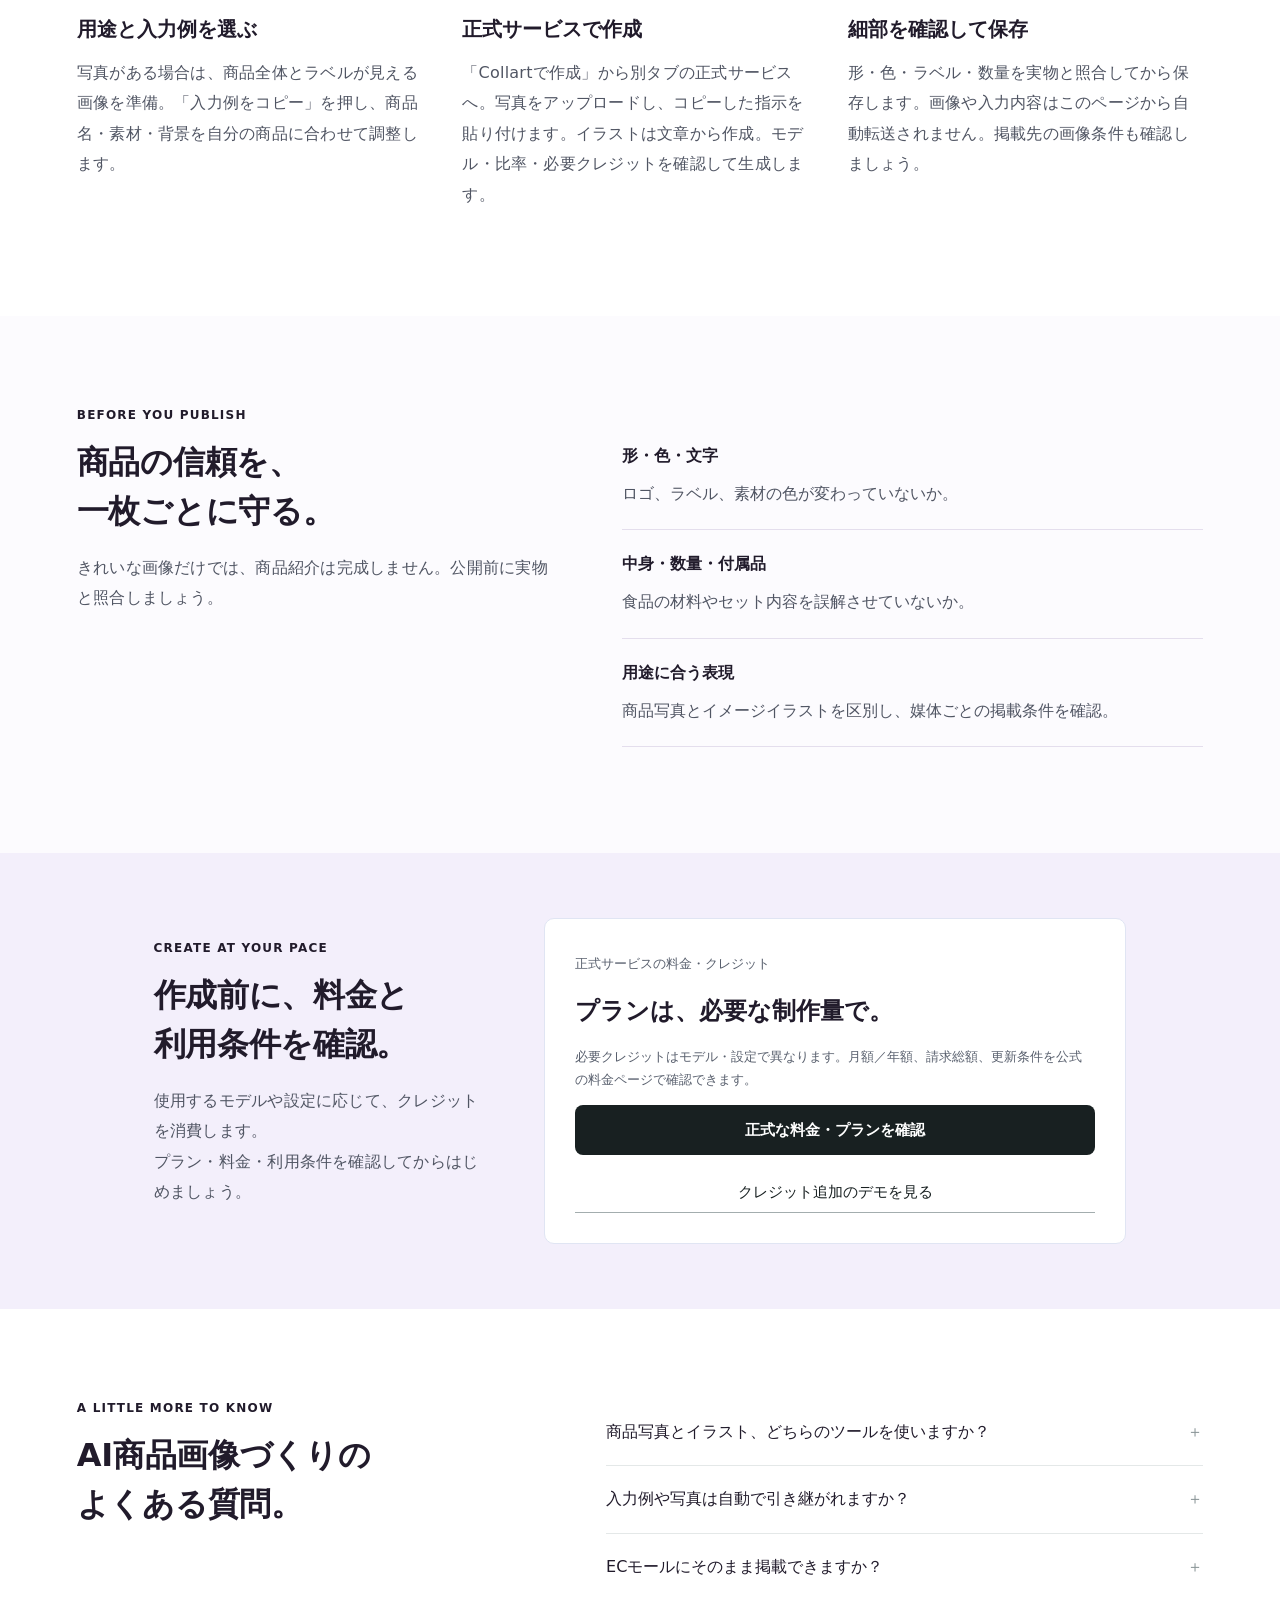
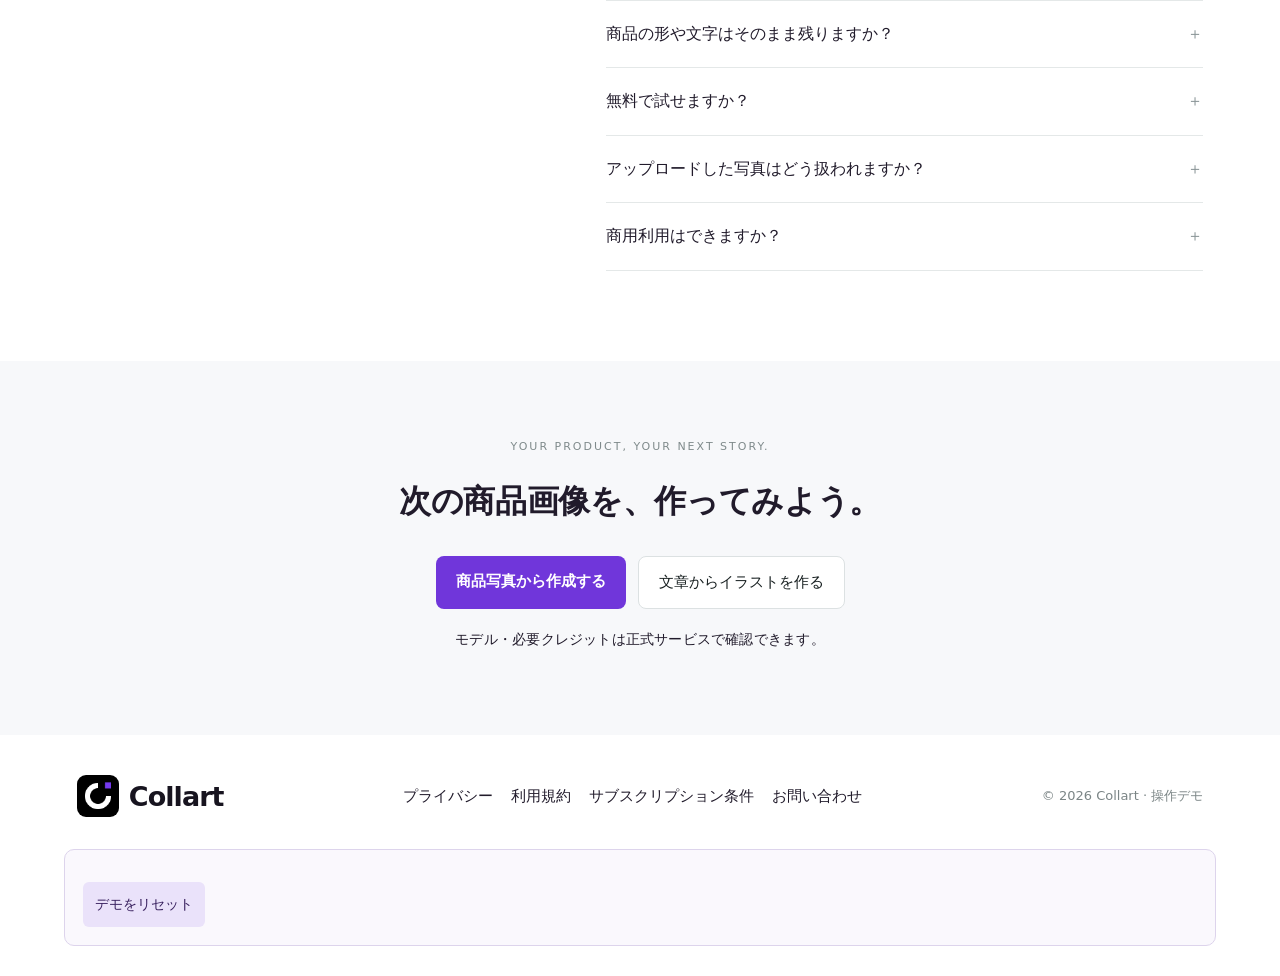
==== commit 63e3ab68: "Align Japanese search intent and connect use cases to production creation" ====
--- a/index.html
+++ b/index.html
@@ -1,16 +1,16 @@
 <!doctype html>
-<html lang="ja"><head><meta charset="utf-8"><meta name="viewport" content="width=device-width,initial-scale=1"><title>AI商品画像・商品写真の作成｜EC・SNS・お店の販促に | Collart</title><meta name="description" content="商品写真、カフェのメニュー告知、ギフトやアクセサリーの販促画像、ショップのイラスト。Collartの6つの用途から、入力例と作成の流れを確認できます。操作デモ公開中。"><link rel="stylesheet" href="style.css"><link rel="stylesheet" href="typography.css"><link rel="stylesheet" href="image-layout.css"><meta name="robots" content="index, follow, max-image-preview:large"><meta name="theme-color" content="#773bed"><link rel="icon" type="image/png" href="assets/collart-logo.png"><link rel="canonical" href="https://collart-japan-product-prototype.orangeslug27.chatgpt.site/"><meta property="og:type" content="website"><meta property="og:locale" content="ja_JP"><meta property="og:site_name" content="Collart"><meta property="og:title" content="商品写真から、お店の販促画像へ。| Collart"><meta property="og:description" content="EC商品画像・新メニュー告知・ギフト・店内イラスト。6つの用途で作成の流れを体験。"><meta property="og:url" content="https://collart-japan-product-prototype.orangeslug27.chatgpt.site/"><meta property="og:image" content="https://collart-japan-product-prototype.orangeslug27.chatgpt.site/assets/cafe.webp"><meta name="twitter:card" content="summary_large_image"><script type="application/ld+json">{"@context":"https://schema.org","@type":"WebPage","name":"Collart AI商品画像・販促画像の作成デモ","inLanguage":"ja","description":"6つの用途を紹介する操作デモ。生成・支払いはシミュレーションです。","url":"https://collart-japan-product-prototype.orangeslug27.chatgpt.site/"}</script><meta name="google-site-verification" content="D7XhWckqjjQy8ChbEnj60rojf9Pl1paIQYHgi2JXopk" /></head>
-<body><a class="skip-link" href="#main">本文へスキップ</a><div class="prototype-notice">操作デモ：このページではAI生成・実際のお支払いは行われません。<a href="https://collart.ai/ja/ai-illust-generator?fromapp=eddie">正式サービスを見る</a></div>
-<header><a class="logo" href="#main" aria-label="Collart ホーム"><img src="assets/collart-logo.png" width="42" height="42" alt="" decoding="async"><span>Collart</span></a><nav><a href="#quality">品質の確認</a><a href="#styles">活用例</a><a href="#how">使い方</a><button class="navbutton" data-action="pricing">料金</button></nav><div class="header-right"><span>日本語</span><button class="quiet" id="account" data-action="login">ログイン</button></div></header>
-<main id="main"><section class="hero"><div class="hero-copy"><div class="eyebrow"> COLLART FOR YOUR BRAND</div><h1>商品写真から、<br><span>お店の販促画像へ。</span></h1><p class="lead">ECの商品紹介、新メニューの告知、SNSの投稿に。<br>用途と入力例を選んで、作成の流れを体験できます。</p><div class="hero-actions"><a class="primary" href="https://collart.ai/ja/ai-illust-generator?fromapp=eddie">Collartで作成をはじめる</a><button class="quiet" data-action="upload">写真を使ってデモを試す</button><button class="text-button" data-action="sample">写真なしでデモを試す</button></div><p class="fine">JPG・PNG・WebP / 10MBまで / デモ画像は送信されません<br>生成前に必要なクレジットを確認できます。</p><div class="hero-proof">アカウント不要のデモ · 生成前にクレジットを確認</div></div><div class="hero-art multi-hero"><div class="art-heading"><span>YOUR SHOP. MANY POSSIBILITIES.</span></div><div class="hero-mosaic"><img fetchpriority="high" src="assets/cafe.webp" alt="カフェの新メニュー告知作例" width="1254" height="1254" decoding="async"><img src="assets/catalog.webp" alt="文具のEC商品写真作例" width="1254" height="1254" decoding="async"><img src="assets/illustration.webp" alt="パン屋の告知イラスト作例" width="1254" height="1254" decoding="async"></div><div class="art-caption"><span>商品写真・メニュー・イラスト</span><span>AI制作の参考作例</span></div><div class="float-tag">今つくりたいものから、選ぼう。</div></div></section>
+<html lang="ja"><head><meta charset="utf-8"><meta name="viewport" content="width=device-width,initial-scale=1"><title>AI商品画像の作り方｜EC商品写真・SNS販促の入力例 | Collart</title><meta name="description" content="ECの商品写真、カフェのメニュー告知、SNS販促画像の作り方を6つの用途で紹介。日本語のプロンプト例をコピーしてCollartの画像生成へ。料金・商品再現性の確認ポイントも解説。"><link rel="stylesheet" href="style.css"><link rel="stylesheet" href="typography.css"><link rel="stylesheet" href="image-layout.css"><link rel="stylesheet" href="growth.css"><meta name="robots" content="index, follow, max-image-preview:large"><meta name="theme-color" content="#773bed"><link rel="icon" type="image/png" href="assets/collart-logo.png"><link rel="canonical" href="https://collart-japan-product-prototype.orangeslug27.chatgpt.site/"><meta property="og:type" content="website"><meta property="og:locale" content="ja_JP"><meta property="og:site_name" content="Collart"><meta property="og:title" content="商品写真から、お店の販促画像へ。| Collart"><meta property="og:description" content="EC商品画像・新メニュー告知・ギフト・店内イラスト。6つの用途で作成の流れを体験。"><meta property="og:url" content="https://collart-japan-product-prototype.orangeslug27.chatgpt.site/"><meta property="og:image" content="https://collart-japan-product-prototype.orangeslug27.chatgpt.site/assets/cafe.webp"><meta name="twitter:card" content="summary_large_image"><script type="application/ld+json">{"@context":"https://schema.org","@type":"WebPage","name":"AI商品画像の作り方・日本語入力例 | Collart","inLanguage":"ja","description":"EC商品写真・SNS販促の6つの用途と日本語入力例を紹介。正式サービスへのリンクと操作デモ。","url":"https://collart-japan-product-prototype.orangeslug27.chatgpt.site/"}</script><meta name="google-site-verification" content="D7XhWckqjjQy8ChbEnj60rojf9Pl1paIQYHgi2JXopk" /></head>
+<body><a class="skip-link" href="#main">本文へスキップ</a><div class="prototype-notice">操作デモ：このページではAI生成・実際のお支払いは行われません。<a href="https://collart.ai/ja/ai-image/image-to-image?fromapp=eddie" data-outbound="hero" target="_blank" rel="noopener">正式サービスを見る</a></div>
+<header><a class="logo" href="#main" aria-label="Collart ホーム"><img src="assets/collart-logo.png" width="42" height="42" alt="" decoding="async"><span>Collart</span></a><nav><a href="#quality">品質の確認</a><a href="#styles">活用例</a><a href="#how">使い方</a><a href="#pricing">料金・利用条件</a></nav><div class="header-right"><span>日本語</span><button class="quiet" id="account" data-action="login">ログイン</button></div></header>
+<main id="main"><section class="hero"><div class="hero-copy"><div class="eyebrow"> COLLART FOR YOUR BRAND</div><h1>AI商品画像の作り方。<br><span>ECにも、お店のSNSにも。</span></h1><p class="lead">商品写真・メニュー告知・ショップのイラスト。<br>6つの用途から入力例を選び、日本語の指示をコピーして、Collartで作成をはじめましょう。</p><div class="hero-actions"><a class="primary" href="https://collart.ai/ja/ai-image/image-to-image?fromapp=eddie" data-outbound="hero" target="_blank" rel="noopener">商品写真から作成する</a><button class="quiet" data-action="upload">写真を使ってデモを試す</button><button class="text-button" data-action="sample">写真なしでデモを試す</button></div><p class="fine">正式サービスは別タブで開きます。モデル・必要クレジットは作成画面で確認できます。<br>このページのデモは登録不要。写真は送信されません。</p><div class="hero-proof">入力例をコピー · 写真または文章から作成</div></div><div class="hero-art multi-hero"><div class="art-heading"><span>YOUR SHOP. MANY POSSIBILITIES.</span></div><div class="hero-mosaic"><img fetchpriority="high" src="assets/cafe.webp" alt="カフェの新メニュー告知作例" width="1254" height="1254" decoding="async"><img src="assets/catalog.webp" alt="文具のEC商品写真作例" width="1254" height="1254" decoding="async"><img src="assets/illustration.webp" alt="パン屋の告知イラスト作例" width="1254" height="1254" decoding="async"></div><div class="art-caption"><span>商品写真・メニュー・イラスト</span><span>AI制作の参考作例</span></div><div class="float-tag">今つくりたいものから、選ぼう。</div></div></section>
 <div class="use-strip"><span>あなたの商品の、こんなシーンに</span><strong>SNS投稿</strong><i>／</i><strong>新商品の紹介</strong><i>／</i><strong>季節のキャンペーン</strong></div>
-<section id="styles" class="section"><div class="section-top"><div><div class="eyebrow">CHOOSE YOUR TASK</div><h2>今日は、何を<br>つくりますか？</h2></div><p>商品を見せる。新メニューを知らせる。<br>お店らしいイラストを描く。用途から選べます。</p></div><div class="case-filters" aria-label="用途で絞り込む"><button data-filter="all" class="active" aria-pressed="true">すべて <small>6</small></button><button data-filter="ec" aria-pressed="false">EC・作品紹介</button><button data-filter="store" aria-pressed="false">お店の告知</button><button data-filter="campaign" aria-pressed="false">キャンペーン</button></div><p id="filter-count" class="fine" role="status">6件の用途を表示</p><div class="style-grid" id="case-grid"><article class="case-card" data-group="ec" id="case-catalog"><div class="case-art"><img src="assets/catalog.webp" width="1254" height="1254" decoding="async" loading="lazy" alt="EC商品写真：毎日使いたい、道具。 AI参考作例"><span class="pill">EC商品写真</span><div class="creative-copy">毎日使いたい、道具。</div></div><div class="case-body"><small>おすすめの出力比率 1:1</small><h3>商品のかたちを、すっきりと。</h3><p>文具・雑貨のオンラインショップに。素材と細部が伝わる一枚。</p><button class="quiet" data-scene="catalog" aria-label="EC商品写真のデモを試す">この用途で試す</button><details><summary>入力例を見る</summary><p>文具の商品写真。商品の形と素材を確認できるシンプルな背景、自然な影、全体が入る構図。文字・ロゴを追加しない。</p></details></div></article><article class="case-card" data-group="store" id="case-cafe"><div class="case-art"><img src="assets/cafe.webp" width="1254" height="1254" decoding="async" loading="lazy" alt="新メニュー告知：季節のひと皿 AI参考作例"><span class="pill">新メニュー告知</span><div class="creative-copy">季節のひと皿</div></div><div class="case-body"><small>おすすめの出力比率 4:5</small><h3>季節のおいしさを、知らせよう。</h3><p>カフェ・ベーカリーに。メニューやSNSの告知ビジュアル。</p><button class="quiet" data-scene="cafe" aria-label="新メニュー告知のデモを試す">この用途で試す</button><details><summary>入力例を見る</summary><p>季節のりんごタルト。料理の実際の内容・量を保ち、食感が伝わる近接写真。上部に告知文用の余白。文字は追加しない。</p></details></div></article><article class="case-card" data-group="campaign" id="case-gift"><div class="case-art"><img src="assets/gift.webp" width="1254" height="1254" decoding="async" loading="lazy" alt="季節のギフト：冬の贈りもの AI参考作例"><span class="pill">季節のギフト</span><div class="creative-copy">冬の贈りもの</div></div><div class="case-body"><small>おすすめの出力比率 1:1</small><h3>贈る気持ちまで、届けたい。</h3><p>焼き菓子・ギフトショップに。年末の贈りもの特集を。</p><button class="quiet" data-scene="gift" aria-label="季節のギフトのデモを試す">この用途で試す</button><details><summary>入力例を見る</summary><p>焼き菓子のギフトセット。箱を開けた俯瞰構図、包装と中身がわかる写真。深い赤のリボン、控えめな冬の演出。内容物を増やさず、文字を加えない。</p></details></div></article><article class="case-card" data-group="campaign" id="case-beauty"><div class="case-art"><img src="assets/beauty.webp" width="1254" height="1254" decoding="async" loading="lazy" alt="新商品のキャンペーン：新しい日常のケアに AI参考作例"><span class="pill">新商品のキャンペーン</span><div class="creative-copy">新しい日常のケアに</div></div><div class="case-body"><small>おすすめの出力比率 4:5</small><h3>新しい一本に、視線を。</h3><p>コスメ・ケアブランドに。質感を伝えるキャンペーン画像。</p><button class="quiet" data-scene="beauty" aria-label="新商品のキャンペーンのデモを試す">この用途で試す</button><details><summary>入力例を見る</summary><p>無地のハンドクリームの商品キャンペーン。チューブとクリームの質感、アプリコット色の光、大胆な斜め構図。文字・効果効能の表現を追加しない。</p></details></div></article><article class="case-card" data-group="ec" id="case-craft"><div class="case-art"><img src="assets/craft.webp" width="1254" height="1254" decoding="async" loading="lazy" alt="ハンドメイドの紹介：小さなかたち、私らしさ。 AI参考作例"><span class="pill">ハンドメイドの紹介</span><div class="creative-copy">小さなかたち、私らしさ。</div></div><div class="case-body"><small>おすすめの出力比率 1:1</small><h3>小さなディテールに、物語を。</h3><p>アクセサリー作家に。作品の質感と手仕事を伝える一枚。</p><button class="quiet" data-scene="craft" aria-label="ハンドメイドの紹介のデモを試す">この用途で試す</button><details><summary>入力例を見る</summary><p>ハンドメイドの青いガラスのイヤリング。細かな素材感と金具を見せる接写、濃紺の紙と柔らかな横光。左右一組の形と数を保ち、文字なし。</p></details></div></article><article class="case-card" data-group="store" id="case-illustration"><div class="case-art"><img src="assets/illustration.webp" width="1254" height="1254" decoding="async" loading="lazy" alt="お店のイラスト：いつもの街に、焼きたてを。 AI参考作例"><span class="pill">お店のイラスト</span><div class="creative-copy">いつもの街に、焼きたてを。</div></div><div class="case-body"><small>おすすめの出力比率 1:1</small><h3>お店らしさを、やさしい絵に。</h3><p>パン屋・小さなお店に。ショップカードや投稿の挿絵。</p><button class="quiet" data-scene="illustration" aria-label="お店のイラストのデモを試す">この用途で試す</button><details><summary>入力例を見る</summary><p>小さなパン屋の告知用イラスト。食パン、クロワッサン、紙袋を、手描きの線と明るい青・橙の色面で表現。文字、既存ブランド、既存キャラクターは描かない。</p></details></div></article></div><p class="fine">AI制作の参考作例です。選んだ用途・入力例を作成画面に引き継ぎます。実際の生成結果を保証するものではありません。</p></section><section id="examples" class="examples section"><div class="example-art"><img loading="lazy" src="assets/gift.webp" alt="商品ビジュアルの作例" width="1254" height="1254" decoding="async"><div class="example-note">生成イメージ · デザイン検討用</div></div><div class="example-copy"><div class="eyebrow">MADE FOR YOUR NEXT POST</div><h2>写真も、イラストも。<br>次の発信につなげよう。</h2><p>ギフトの特集に、箱と中身が伝わる写真を。<br>新メニューには、食感が伝わる一枚を。<br>お店のカードには、親しみのあるイラストを。</p><div class="ratio-options"><span>1:1 <small>投稿</small></span><span>4:5 <small>フィード</small></span><span>9:16 <small>ストーリー</small></span></div><a class="primary" href="#styles">用途を選んで試す</a><p class="fine">このデモの画像は外部ツールで作成した参考素材です。<br>Collartの実際の生成品質・対応設定を保証するものではありません。</p></div></section>
-<section class="section" id="how"><div class="section-top"><div><div class="eyebrow">LESS SETUP. MORE CREATING.</div><h2>商品画像を作る、3つのステップ。</h2></div><button class="text-button" data-action="sample">まずはサンプルで体験</button></div><div class="steps"><article><span class="step-icon" aria-hidden="true">▧</span><h3>用途を選び、写真を準備</h3><p>商品全体が見え、ピントの合った写真を選びます。イラストのアイデアは、写真なしのサンプルからも試せます。</p></article><article><span class="step-icon" aria-hidden="true">✳</span><h3>入力例と比率を調整</h3><p>用途の入力例を自分の商品に合わせて編集。投稿先に合う比率を選び、必要なクレジットを確認します。</p></article><article><span class="step-icon" aria-hidden="true">▣</span><h3>細部を確認して保存</h3><p>形・色・ラベル・数量を実物と照合してから使用します。このデモでは元画像・参考画像を表示し、AI変換は行いません。</p></article></div></section>
-<section class="section quality" id="quality"><div><div class="eyebrow">BEFORE YOU PUBLISH</div><h2>商品の信頼を、<br>一枚ごとに守る。</h2><p>きれいな画像だけでは、商品紹介は完成しません。公開前に実物と照合しましょう。</p></div><ul><li><strong>形・色・文字</strong><span>ロゴ、ラベル、素材の色が変わっていないか。</span></li><li><strong>中身・数量・付属品</strong><span>食品の材料やセット内容を誤解させていないか。</span></li><li><strong>用途に合う表現</strong><span>商品写真とイメージイラストを区別し、媒体ごとの掲載条件を確認。</span></li></ul></section><section class="pricing-band" id="pricing"><div><div class="eyebrow">CREATE AT YOUR PACE</div><h2>必要な分だけ、<br>アイデアをかたちに。</h2><p>使用するモデルや設定に応じて、クレジットを消費します。<br>プラン・料金・利用条件を確認してからはじめましょう。</p></div><div class="credit-card"><span>この操作デモの設定</span><strong>30 <small>クレジット / 回</small></strong><p>デモ用の固定値です。実際の料金ではありません。</p><a class="dark full" href="https://collart.ai/ja/plans-pricing?fromapp=eddie">正式な料金・プランを確認</a><button class="text-button" data-action="pricing">クレジット追加のデモを見る</button></div></section>
-<section class="section faq"><div><div class="eyebrow">A LITTLE MORE TO KNOW</div><h2>はじめる前の、<br>気になること。</h2></div><div class="questions"><details><summary>商品の形や文字はそのまま残りますか？</summary><p>AI生成で形・色・文字が変わる場合があります。元の写真と比較し、使用前に細部を確認してください。</p></details><details><summary>無料で試せますか？</summary><p>このデモは無料の操作デモです。実サービスの試用条件や必要クレジットは生成画面で確認してください。</p></details><details><summary>アップロードした写真はどう扱われますか？</summary><p>このデモでは画像をブラウザ内だけで表示し、サーバーには送信しません。タブを閉じると画像は保持されません。実サービスについては<a href="https://collart.ai/privacy-policy.html">プライバシーポリシー（英語）</a>をご確認ください。</p></details><details><summary>商用利用はできますか？</summary><p>実サービスの<a href="https://collart.ai/terms.html">利用規約（英語）</a>とプランをご確認ください。このデモでは権利や商用利用の許可を付与しません。</p></details></div></section>
-<section class="last-cta"><span>YOUR PRODUCT, YOUR NEXT STORY.</span><h2>次の一枚を、ここから。</h2><button class="primary" data-action="upload">商品写真をアップロード</button></section></main><footer><a class="logo" href="#main" aria-label="Collart ホーム"><img src="assets/collart-logo.png" width="42" height="42" alt="" decoding="async"><span>Collart</span></a><div class="footer-links"><a href="https://collart.ai/privacy-policy.html">プライバシー</a><a href="https://collart.ai/terms.html">利用規約</a><a href="https://collart.ai/subscription_terms.html">サブスクリプション条件</a><a href="mailto:support@collart.ai">お問い合わせ</a></div><span>© 2026 Collart · 操作デモ</span></footer>
+<section id="styles" class="section"><div class="section-top"><div><div class="eyebrow">CHOOSE YOUR TASK</div><h2>商品写真・SNS販促画像の<br>6つの活用例。</h2></div><p>用途を選び、入力例をコピー。<br>自分の商品に合わせて編集して使えます。</p></div><div class="case-filters" aria-label="用途で絞り込む"><button data-filter="all" class="active" aria-pressed="true">すべて <small>6</small></button><button data-filter="ec" aria-pressed="false">EC・作品紹介</button><button data-filter="store" aria-pressed="false">お店の告知</button><button data-filter="campaign" aria-pressed="false">キャンペーン</button></div><p id="filter-count" class="fine" role="status">6件の用途を表示</p><div class="style-grid" id="case-grid"><article class="case-card" data-group="ec" id="case-catalog"><div class="case-art"><img src="assets/catalog.webp" width="1254" height="1254" decoding="async" loading="lazy" alt="EC商品写真：毎日使いたい、道具。 AI参考作例"><span class="pill">EC商品写真</span><div class="creative-copy">毎日使いたい、道具。</div></div><div class="case-body"><small>おすすめの出力比率 1:1</small><h3>商品のかたちを、すっきりと。</h3><p>文具・雑貨のオンラインショップに。素材と細部が伝わる一枚。</p><button class="text-button" data-scene="catalog" aria-label="EC商品写真のデモを試す">この用途で試す</button><details><summary>入力例を見る</summary><p>文具の商品写真。商品の形と素材を確認できるシンプルな背景、自然な影、全体が入る構図。文字・ロゴを追加しない。</p></details><div class="case-actions"><button class="quiet" data-copy="catalog">入力例をコピー</button><a class="primary" data-outbound="case" data-use-case="catalog" href="https://collart.ai/ja/ai-image/image-to-image?fromapp=eddie" target="_blank" rel="noopener">Collartで作成</a></div></div></article><article class="case-card" data-group="store" id="case-cafe"><div class="case-art"><img src="assets/cafe.webp" width="1254" height="1254" decoding="async" loading="lazy" alt="新メニュー告知：季節のひと皿 AI参考作例"><span class="pill">新メニュー告知</span><div class="creative-copy">季節のひと皿</div></div><div class="case-body"><small>おすすめの出力比率 4:5</small><h3>季節のおいしさを、知らせよう。</h3><p>カフェ・ベーカリーに。メニューやSNSの告知ビジュアル。</p><button class="text-button" data-scene="cafe" aria-label="新メニュー告知のデモを試す">この用途で試す</button><details><summary>入力例を見る</summary><p>季節のりんごタルト。料理の実際の内容・量を保ち、食感が伝わる近接写真。上部に告知文用の余白。文字は追加しない。</p></details><div class="case-actions"><button class="quiet" data-copy="cafe">入力例をコピー</button><a class="primary" data-outbound="case" data-use-case="cafe" href="https://collart.ai/ja/ai-image/image-to-image?fromapp=eddie" target="_blank" rel="noopener">Collartで作成</a></div></div></article><article class="case-card" data-group="campaign" id="case-gift"><div class="case-art"><img src="assets/gift.webp" width="1254" height="1254" decoding="async" loading="lazy" alt="季節のギフト：冬の贈りもの AI参考作例"><span class="pill">季節のギフト</span><div class="creative-copy">冬の贈りもの</div></div><div class="case-body"><small>おすすめの出力比率 1:1</small><h3>贈る気持ちまで、届けたい。</h3><p>焼き菓子・ギフトショップに。年末の贈りもの特集を。</p><button class="text-button" data-scene="gift" aria-label="季節のギフトのデモを試す">この用途で試す</button><details><summary>入力例を見る</summary><p>焼き菓子のギフトセット。箱を開けた俯瞰構図、包装と中身がわかる写真。深い赤のリボン、控えめな冬の演出。内容物を増やさず、文字を加えない。</p></details><div class="case-actions"><button class="quiet" data-copy="gift">入力例をコピー</button><a class="primary" data-outbound="case" data-use-case="gift" href="https://collart.ai/ja/ai-image/image-to-image?fromapp=eddie" target="_blank" rel="noopener">Collartで作成</a></div></div></article><article class="case-card" data-group="campaign" id="case-beauty"><div class="case-art"><img src="assets/beauty.webp" width="1254" height="1254" decoding="async" loading="lazy" alt="新商品のキャンペーン：新しい日常のケアに AI参考作例"><span class="pill">新商品のキャンペーン</span><div class="creative-copy">新しい日常のケアに</div></div><div class="case-body"><small>おすすめの出力比率 4:5</small><h3>新しい一本に、視線を。</h3><p>コスメ・ケアブランドに。質感を伝えるキャンペーン画像。</p><button class="text-button" data-scene="beauty" aria-label="新商品のキャンペーンのデモを試す">この用途で試す</button><details><summary>入力例を見る</summary><p>無地のハンドクリームの商品キャンペーン。チューブとクリームの質感、アプリコット色の光、大胆な斜め構図。文字・効果効能の表現を追加しない。</p></details><div class="case-actions"><button class="quiet" data-copy="beauty">入力例をコピー</button><a class="primary" data-outbound="case" data-use-case="beauty" href="https://collart.ai/ja/ai-image/image-to-image?fromapp=eddie" target="_blank" rel="noopener">Collartで作成</a></div></div></article><article class="case-card" data-group="ec" id="case-craft"><div class="case-art"><img src="assets/craft.webp" width="1254" height="1254" decoding="async" loading="lazy" alt="ハンドメイドの紹介：小さなかたち、私らしさ。 AI参考作例"><span class="pill">ハンドメイドの紹介</span><div class="creative-copy">小さなかたち、私らしさ。</div></div><div class="case-body"><small>おすすめの出力比率 1:1</small><h3>小さなディテールに、物語を。</h3><p>アクセサリー作家に。作品の質感と手仕事を伝える一枚。</p><button class="text-button" data-scene="craft" aria-label="ハンドメイドの紹介のデモを試す">この用途で試す</button><details><summary>入力例を見る</summary><p>ハンドメイドの青いガラスのイヤリング。細かな素材感と金具を見せる接写、濃紺の紙と柔らかな横光。左右一組の形と数を保ち、文字なし。</p></details><div class="case-actions"><button class="quiet" data-copy="craft">入力例をコピー</button><a class="primary" data-outbound="case" data-use-case="craft" href="https://collart.ai/ja/ai-image/image-to-image?fromapp=eddie" target="_blank" rel="noopener">Collartで作成</a></div></div></article><article class="case-card" data-group="store" id="case-illustration"><div class="case-art"><img src="assets/illustration.webp" width="1254" height="1254" decoding="async" loading="lazy" alt="お店のイラスト：いつもの街に、焼きたてを。 AI参考作例"><span class="pill">お店のイラスト</span><div class="creative-copy">いつもの街に、焼きたてを。</div></div><div class="case-body"><small>おすすめの出力比率 1:1</small><h3>お店らしさを、やさしい絵に。</h3><p>パン屋・小さなお店に。ショップカードや投稿の挿絵。</p><button class="text-button" data-scene="illustration" aria-label="お店のイラストのデモを試す">この用途で試す</button><details><summary>入力例を見る</summary><p>小さなパン屋の告知用イラスト。食パン、クロワッサン、紙袋を、手描きの線と明るい青・橙の色面で表現。文字、既存ブランド、既存キャラクターは描かない。</p></details><div class="case-actions"><button class="quiet" data-copy="illustration">入力例をコピー</button><a class="primary" data-outbound="case" data-use-case="illustration" href="https://collart.ai/ja/ai-image/text-to-image?fromapp=eddie" target="_blank" rel="noopener">Collartで作成</a></div></div></article></div><p class="fine">AI制作の参考作例です。入力例をコピーして正式サービスでお使いください。デモを選ぶと、このページ内で操作の流れを確認できます。実際の生成結果を保証するものではありません。</p></section><section id="examples" class="examples section"><div class="example-art"><img loading="lazy" src="assets/gift.webp" alt="商品ビジュアルの作例" width="1254" height="1254" decoding="async"><div class="example-note">生成イメージ · デザイン検討用</div></div><div class="example-copy"><div class="eyebrow">MADE FOR YOUR NEXT POST</div><h2>写真も、イラストも。<br>次の発信につなげよう。</h2><p>ギフトの特集に、箱と中身が伝わる写真を。<br>新メニューには、食感が伝わる一枚を。<br>お店のカードには、親しみのあるイラストを。</p><div class="ratio-options"><span>1:1 <small>投稿</small></span><span>4:5 <small>フィード</small></span><span>9:16 <small>ストーリー</small></span></div><a class="primary" href="#styles">用途を選んで試す</a><p class="fine">このデモの画像は外部ツールで作成した参考素材です。<br>Collartの実際の生成品質・対応設定を保証するものではありません。</p></div></section>
+<section class="section intent-guide" id="image-guide"><div class="section-top"><div><div class="eyebrow">CHOOSE THE RIGHT IMAGE</div><h2>EC商品写真とSNS画像。<br>用途に合わせた作り方。</h2></div><p>最初に「何を伝える画像か」を決めると、<br>入力する指示も、確認するポイントも明確になります。</p></div><div class="intent-grid"><article><h3>ECの商品画像・白背景</h3><p>形や素材を見せる商品説明には、商品全体が入る構図とシンプルな背景を。白背景を指定する場合も、輪郭やラベルが変わっていないか確認します。</p><p class="fine">背景だけを変えたい場合でも、AIが商品自体を変更する可能性があります。完全な形状保持を保証する機能ではありません。</p><a href="#case-catalog">EC商品写真の入力例を見る</a></article><article><h3>カフェのメニュー・SNS告知</h3><p>新メニューの告知では、料理の食感と実際の盛り付けを伝えます。価格や日付を後から載せる場合は、文字用の余白を指示しましょう。</p><p class="fine">写真内の食品や数量を実際の商品と照合。告知文は画像生成後に追加すると、誤字や価格の変更を確認しやすくなります。</p><a href="#case-cafe">メニュー告知の入力例を見る</a></article><article><h3>ハンドメイド作品・ショップの挿絵</h3><p>販売するアクセサリーは写真を参照し、金具や素材の細部を確認。お店の世界観を伝える挿絵は、文章から作成する方法も選べます。</p><p class="fine">作品そのものを見せる写真と、イメージを伝えるイラストは用途を分けて使いましょう。</p><a href="#case-craft">作品紹介の入力例を見る</a></article></div></section><section class="section" id="how"><div class="section-top"><div><div class="eyebrow">LESS SETUP. MORE CREATING.</div><h2>AIで商品画像を作る、3つのステップ。</h2></div><button class="text-button" data-action="sample">まずはサンプルで体験</button></div><div class="steps"><article><span class="step-icon" aria-hidden="true">▧</span><h3>用途と入力例を選ぶ</h3><p>写真がある場合は、商品全体とラベルが見える画像を準備。「入力例をコピー」を押し、商品名・素材・背景を自分の商品に合わせて調整します。</p></article><article><span class="step-icon" aria-hidden="true">✳</span><h3>正式サービスで作成</h3><p>「Collartで作成」から別タブの正式サービスへ。写真をアップロードし、コピーした指示を貼り付けます。イラストは文章から作成。モデル・比率・必要クレジットを確認して生成します。</p></article><article><span class="step-icon" aria-hidden="true">▣</span><h3>細部を確認して保存</h3><p>形・色・ラベル・数量を実物と照合してから保存します。画像や入力内容はこのページから自動転送されません。掲載先の画像条件も確認しましょう。</p></article></div></section>
+<section class="section quality" id="quality"><div><div class="eyebrow">BEFORE YOU PUBLISH</div><h2>商品の信頼を、<br>一枚ごとに守る。</h2><p>きれいな画像だけでは、商品紹介は完成しません。公開前に実物と照合しましょう。</p></div><ul><li><strong>形・色・文字</strong><span>ロゴ、ラベル、素材の色が変わっていないか。</span></li><li><strong>中身・数量・付属品</strong><span>食品の材料やセット内容を誤解させていないか。</span></li><li><strong>用途に合う表現</strong><span>商品写真とイメージイラストを区別し、媒体ごとの掲載条件を確認。</span></li></ul></section><section class="pricing-band" id="pricing"><div><div class="eyebrow">CREATE AT YOUR PACE</div><h2>作成前に、料金と<br>利用条件を確認。</h2><p>使用するモデルや設定に応じて、クレジットを消費します。<br>プラン・料金・利用条件を確認してからはじめましょう。</p></div><div class="credit-card"><span>正式サービスの料金・クレジット</span><h3>プランは、必要な制作量で。</h3><p>必要クレジットはモデル・設定で異なります。月額／年額、請求総額、更新条件を公式の料金ページで確認できます。</p><a class="dark full" href="https://collart.ai/ja/plans-pricing?fromapp=eddie" data-outbound="pricing" target="_blank" rel="noopener">正式な料金・プランを確認</a><button class="text-button" data-action="pricing">クレジット追加のデモを見る</button></div></section>
+<section class="section faq"><div><div class="eyebrow">A LITTLE MORE TO KNOW</div><h2>AI商品画像づくりの<br>よくある質問。</h2></div><div class="questions"><details><summary>商品写真とイラスト、どちらのツールを使いますか？</summary><p>実物の商品写真を参照するなら「画像から画像」、ショップの挿絵やアイデアから作るなら「テキストから画像」を選びます。このページの各用途の「Collartで作成」から対応する正式サービスに進めます。</p></details><details><summary>入力例や写真は自動で引き継がれますか？</summary><p>自動では引き継がれません。入力例をコピーしてから正式サービスを開き、貼り付けてください。商品写真も正式サービス側でアップロードします。このページは開いたまま戻れます。</p></details><details><summary>ECモールにそのまま掲載できますか？</summary><p>掲載可否は販売先の最新の画像要件によります。白背景、文字入れ、比率、商品が占める面積などを販売先で確認し、実物と異なる表現がないか確認してから掲載してください。</p></details><details><summary>商品の形や文字はそのまま残りますか？</summary><p>AI生成で形・色・文字が変わる場合があります。元の写真と比較し、使用前に細部を確認してください。</p></details><details><summary>無料で試せますか？</summary><p>このデモは無料の操作デモです。実サービスの試用条件や必要クレジットは生成画面で確認してください。</p></details><details><summary>アップロードした写真はどう扱われますか？</summary><p>このデモでは画像をブラウザ内だけで表示し、サーバーには送信しません。タブを閉じると画像は保持されません。実サービスについては<a href="https://collart.ai/privacy-policy.html">プライバシーポリシー（英語）</a>をご確認ください。</p></details><details><summary>商用利用はできますか？</summary><p>実サービスの<a href="https://collart.ai/terms.html">利用規約（英語）</a>とプランをご確認ください。このデモでは権利や商用利用の許可を付与しません。</p></details></div></section>
+<section class="last-cta"><span>YOUR PRODUCT, YOUR NEXT STORY.</span><h2>次の商品画像を、作ってみよう。</h2><div class="final-actions"><a class="primary" data-outbound="footer" href="https://collart.ai/ja/ai-image/image-to-image?fromapp=eddie" target="_blank" rel="noopener">商品写真から作成する</a><a class="quiet" data-outbound="footer" data-use-case="illustration" href="https://collart.ai/ja/ai-image/text-to-image?fromapp=eddie" target="_blank" rel="noopener">文章からイラストを作る</a></div><p>モデル・必要クレジットは正式サービスで確認できます。</p></section></main><footer><a class="logo" href="#main" aria-label="Collart ホーム"><img src="assets/collart-logo.png" width="42" height="42" alt="" decoding="async"><span>Collart</span></a><div class="footer-links"><a href="https://collart.ai/privacy-policy.html">プライバシー</a><a href="https://collart.ai/terms.html">利用規約</a><a href="https://collart.ai/subscription_terms.html">サブスクリプション条件</a><a href="mailto:support@collart.ai">お問い合わせ</a></div><span>© 2026 Collart · 操作デモ</span></footer>
 <input id="file" type="file" accept="image/png,image/jpeg,image/webp" hidden>
-<dialog id="studio" aria-label="商品画像作成の操作デモ"><div class="dialog-top"><a class="logo" href="#main" aria-label="Collart ホーム"><img src="assets/collart-logo.png" width="42" height="42" alt="" decoding="async"><span>Collart</span></a><span>商品ビジュアルを作成</span><button class="icon-close" data-close="studio" aria-label="閉じる">×</button></div><div class="studio-layout"><div class="workspace"><div class="workspace-top"><span id="stage-label">元の写真</span><span class="pill" id="demo-label">操作デモ</span></div><div id="image-stage"><img id="preview" src="assets/catalog.webp" alt="アップロードした商品" width="1254" height="1254" decoding="async"><div id="loading" hidden><span class="spinner"></span><h3>ビジュアルを作成しています</h3><p>デモの結果を準備しています…</p></div></div><div id="result-actions" hidden><button class="dark" id="download">画像を保存</button></div><div id="result-note" class="fine">画像はこのブラウザ内だけで扱われます。</div></div><aside class="settings"><div class="step-label">CREATE YOUR VISUAL</div><h2>商品の、新しい表情。</h2><button class="quiet full" data-action="upload">自分の写真を追加・変更</button><label>用途を選ぶ</label><div class="scene-tabs usecase-tabs" id="preset-list" role="group" aria-label="用途"><button data-preset="catalog" aria-pressed="false">EC商品写真</button><button data-preset="cafe" aria-pressed="false">新メニュー告知</button><button data-preset="gift" aria-pressed="false">季節のギフト</button><button data-preset="beauty" aria-pressed="false">新商品のキャンペーン</button><button data-preset="craft" aria-pressed="false">ハンドメイドの紹介</button><button data-preset="illustration" aria-pressed="false">お店のイラスト</button></div><label>出力比率の設定</label><p class="fine">デモではプレビューの枠のみ変更します。保存する画像の比率は変わりません。</p><div class="scene-tabs ratios"><button data-ratio="1:1" class="active">1:1</button><button data-ratio="4:5">4:5</button><button data-ratio="9:16">9:16</button></div><label for="prompt">イメージをひとこと <span>編集できます</span></label><textarea id="prompt" rows="4"></textarea><details class="advanced"><summary>詳細設定</summary><p>モデル：推奨プリセット（デモ）<br>実際のモデルは品質検証後に確定します。</p></details><div class="balance-line"><span>残高 <strong id="balance">60</strong></span><button class="text-button" data-action="pricing">追加する</button></div><div class="cost"><span>今回の生成</span><strong>30 クレジット</strong></div><button class="primary full" id="generate">この設定で生成する</button><p class="fine">操作デモ：実際のAI生成・課金は行いません。<br>生成画像の細部は、使用前にご確認ください。</p><p id="error" role="alert" hidden></p><div id="next-task" hidden><button class="quiet full" id="another">別の商品で作る</button><a class="quiet full" href="https://collart.ai/ja/ai-video/image-to-video?fromapp=eddie">正式サービスの画像から動画を確認</a></div></aside></div></dialog>
+<dialog id="studio" aria-label="商品画像作成の操作デモ"><div class="dialog-top"><a class="logo" href="#main" aria-label="Collart ホーム"><img src="assets/collart-logo.png" width="42" height="42" alt="" decoding="async"><span>Collart</span></a><span>商品ビジュアルを作成</span><button class="icon-close" data-close="studio" aria-label="閉じる">×</button></div><div class="studio-layout"><div class="workspace"><div class="workspace-top"><span id="stage-label">元の写真</span><span class="pill" id="demo-label">操作デモ</span></div><div id="image-stage"><img id="preview" src="assets/catalog.webp" alt="アップロードした商品" width="1254" height="1254" decoding="async"><div id="loading" hidden><span class="spinner"></span><h3>ビジュアルを作成しています</h3><p>デモの結果を準備しています…</p></div></div><div id="result-actions" hidden><button class="dark" id="download">画像を保存</button></div><div id="result-note" class="fine">画像はこのブラウザ内だけで扱われます。</div></div><aside class="settings"><div class="step-label">CREATE YOUR VISUAL</div><h2>商品の、新しい表情。</h2><button class="quiet full" data-action="upload">自分の写真を追加・変更</button><label>用途を選ぶ</label><div class="scene-tabs usecase-tabs" id="preset-list" role="group" aria-label="用途"><button data-preset="catalog" aria-pressed="false">EC商品写真</button><button data-preset="cafe" aria-pressed="false">新メニュー告知</button><button data-preset="gift" aria-pressed="false">季節のギフト</button><button data-preset="beauty" aria-pressed="false">新商品のキャンペーン</button><button data-preset="craft" aria-pressed="false">ハンドメイドの紹介</button><button data-preset="illustration" aria-pressed="false">お店のイラスト</button></div><label>出力比率の設定</label><p class="fine">デモではプレビューの枠のみ変更します。保存する画像の比率は変わりません。</p><div class="scene-tabs ratios"><button data-ratio="1:1" class="active">1:1</button><button data-ratio="4:5">4:5</button><button data-ratio="9:16">9:16</button></div><label for="prompt">イメージをひとこと <span>編集できます</span></label><textarea id="prompt" rows="4"></textarea><div class="handoff"><strong>この入力内容で、実際に作る</strong><button class="quiet full" id="copy-draft">編集中の入力内容をコピー</button><a class="primary full" id="studio-production" data-outbound="studio" href="https://collart.ai/ja/ai-image/image-to-image?fromapp=eddie" target="_blank" rel="noopener">正式サービスで作成する</a><p class="fine">別タブで開きます。コピーした指示を貼り付け、写真を再アップロードしてください。</p></div><details class="advanced"><summary>詳細設定</summary><p>モデル：推奨プリセット（デモ）<br>実際のモデルは品質検証後に確定します。</p></details><div class="balance-line"><span>残高 <strong id="balance">60</strong></span><button class="text-button" data-action="pricing">追加する</button></div><div class="cost"><span>今回の生成</span><strong>30 クレジット</strong></div><button class="primary full" id="generate">この設定で生成する</button><p class="fine">操作デモ：実際のAI生成・課金は行いません。<br>生成画像の細部は、使用前にご確認ください。</p><p id="error" role="alert" hidden></p><div id="next-task" hidden><button class="quiet full" id="another">別の商品で作る</button><a class="quiet full" href="https://collart.ai/ja/ai-video/image-to-video?fromapp=eddie" data-outbound="hero" target="_blank" rel="noopener">正式サービスの画像から動画を確認</a></div></aside></div></dialog>
 <dialog id="login" aria-label="デモログイン"><div class="modal-pad"><button class="icon-close" data-close="login" aria-label="閉じる">×</button><img class="modal-brand" src="assets/collart-logo.png" width="48" height="48" alt="Collart" decoding="async"><h2>アイデアの続きを、<br>はじめましょう。</h2><p>写真と設定は、そのまま。<br>ログインして作成を続けられます。</p><button class="primary full" id="login-demo">デモアカウントで続ける</button><p class="fine">デモ用の操作です。アカウントは作成されません。</p></div></dialog>
-<dialog id="pay" aria-labelledby="pay-title"><div class="modal-pad"><button class="icon-close" data-close="pay" aria-label="閉じる">×</button><div class="eyebrow">KEEP YOUR IDEAS GOING</div><h2 id="pay-title">次の一枚を、つくろう。</h2><p id="pay-message">写真と設定を保存したまま、プランを確認できます。</p><div class="plan"><div><span>デモプラン</span><strong>400 <small>クレジット</small></strong></div><b>デモ専用</b></div><p class="fine">400クレジットはデモ専用です。購入・契約・自動更新は発生しません。<a href="https://collart.ai/ja/plans-pricing?fromapp=eddie">正式な料金を見る</a></p><div class="checkout-total"><span>今回のお支払い（デモ）</span><strong>¥0</strong></div><button class="primary full" id="pay-demo">デモ決済を完了する</button><button class="quiet full" id="cancel-pay">購入せずに作成に戻る</button><p class="fine">実際の請求はありません。カード情報の入力はありません。</p></div></dialog>
-<div id="toast" role="status"></div><div class="review-tools"><button id="reset">デモをリセット</button><button id="low-credit" hidden>クレジット不足のデモ</button><button id="fail-next" hidden>エラーのデモ</button></div><noscript><p class="nojs">作例と説明はそのまま読めます。操作デモにはJavaScriptを有効にしてください。<a href="https://collart.ai/ja/ai-illust-generator?fromapp=eddie">正式サービスを見る</a></p></noscript><script src="cases.js"></script><script src="app.js"></script></body></html>
+<dialog id="pay" aria-labelledby="pay-title"><div class="modal-pad"><button class="icon-close" data-close="pay" aria-label="閉じる">×</button><div class="eyebrow">KEEP YOUR IDEAS GOING</div><h2 id="pay-title">次の一枚を、つくろう。</h2><p id="pay-message">写真と設定を保存したまま、プランを確認できます。</p><div class="plan"><div><span>デモプラン</span><strong>400 <small>クレジット</small></strong></div><b>デモ専用</b></div><p class="fine">400クレジットはデモ専用です。購入・契約・自動更新は発生しません。<a href="https://collart.ai/ja/plans-pricing?fromapp=eddie" data-outbound="pricing" target="_blank" rel="noopener">正式な料金を見る</a></p><div class="checkout-total"><span>今回のお支払い（デモ）</span><strong>¥0</strong></div><button class="primary full" id="pay-demo">デモ決済を完了する</button><button class="quiet full" id="cancel-pay">購入せずに作成に戻る</button><p class="fine">実際の請求はありません。カード情報の入力はありません。</p></div></dialog>
+<div id="toast" role="status"></div><div class="review-tools"><button id="reset">デモをリセット</button><button id="low-credit" hidden>クレジット不足のデモ</button><button id="fail-next" hidden>エラーのデモ</button></div><noscript><p class="nojs">作例と説明はそのまま読めます。操作デモにはJavaScriptを有効にしてください。<a href="https://collart.ai/ja/ai-image/image-to-image?fromapp=eddie" data-outbound="hero" target="_blank" rel="noopener">正式サービスを見る</a></p></noscript><script src="cases.js"></script><script src="app.js"></script></body></html>
--- a/growth.css
+++ b/growth.css
@@ -0,0 +1,10 @@
+/* Search intent and creation handoff */
+.hero h1{font-size:clamp(2rem,4.2vw,3.75rem);line-height:1.3;letter-spacing:-.035em;overflow-wrap:anywhere}
+.case-actions{display:grid;grid-template-columns:1fr 1fr;gap:8px;margin-top:18px}.case-actions .primary,.case-actions .quiet{font-size:14px;padding:12px 8px;text-align:center;display:flex;align-items:center;justify-content:center;min-height:48px}
+.case-body>details{margin-top:12px}.case-body>.text-button{margin-bottom:6px}
+.intent-grid{display:grid;grid-template-columns:repeat(3,minmax(0,1fr));gap:22px}.intent-grid article{padding:26px;border:1px solid #ded7ec;border-radius:20px;background:#fff}.intent-grid h3{font-size:21px;line-height:1.5;margin:0 0 16px}.intent-grid p{font-size:16px;line-height:1.85}.intent-grid .fine{font-size:14px;color:#565164}.intent-grid a{color:#6429ce;text-decoration:underline;text-underline-offset:4px;font-size:15px}
+.handoff{border:1px solid #d6c4f4;background:#f6f1ff;padding:18px;border-radius:16px;margin:20px 0}.handoff strong{display:block;margin-bottom:12px}.handoff .full{margin-top:10px;text-align:center}.handoff .fine{margin-bottom:0}
+.final-actions{display:flex;justify-content:center;gap:12px;flex-wrap:wrap}.last-cta p{font-size:14px;margin-top:18px}.credit-card h3{font-size:24px;line-height:1.5;margin:16px 0}.credit-card p{line-height:1.8}
+a:focus-visible,button:focus-visible,summary:focus-visible{outline:3px solid #773bed;outline-offset:4px}section[id],article[id]{scroll-margin-top:100px}
+@media(max-width:800px){.intent-grid{grid-template-columns:1fr}.hero h1{font-size:clamp(2rem,6vw,3rem)}.intent-grid article{padding:22px}.final-actions{flex-direction:column}.final-actions a{text-align:center}.case-actions{grid-template-columns:1fr}}
+@media(prefers-reduced-motion:reduce){html{scroll-behavior:auto}*,*::before,*::after{animation-duration:.01ms!important;transition-duration:.01ms!important}}
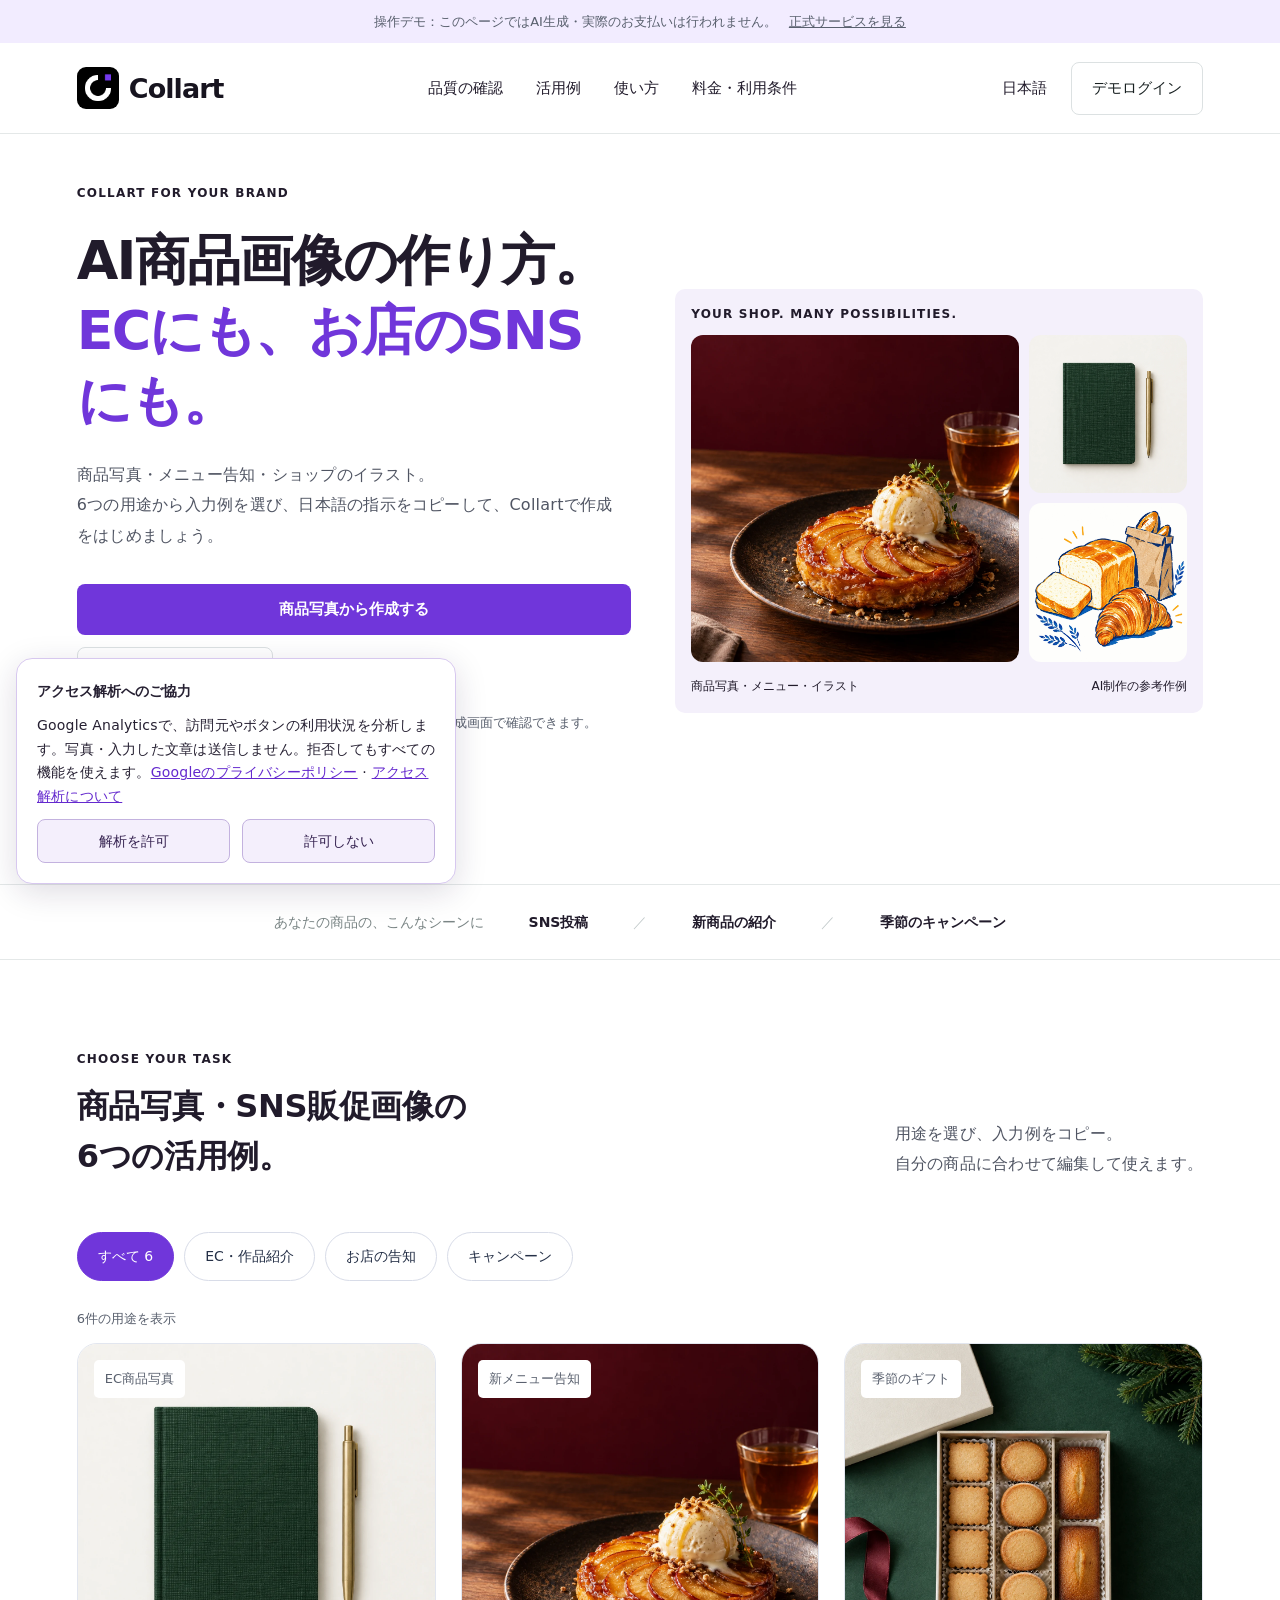
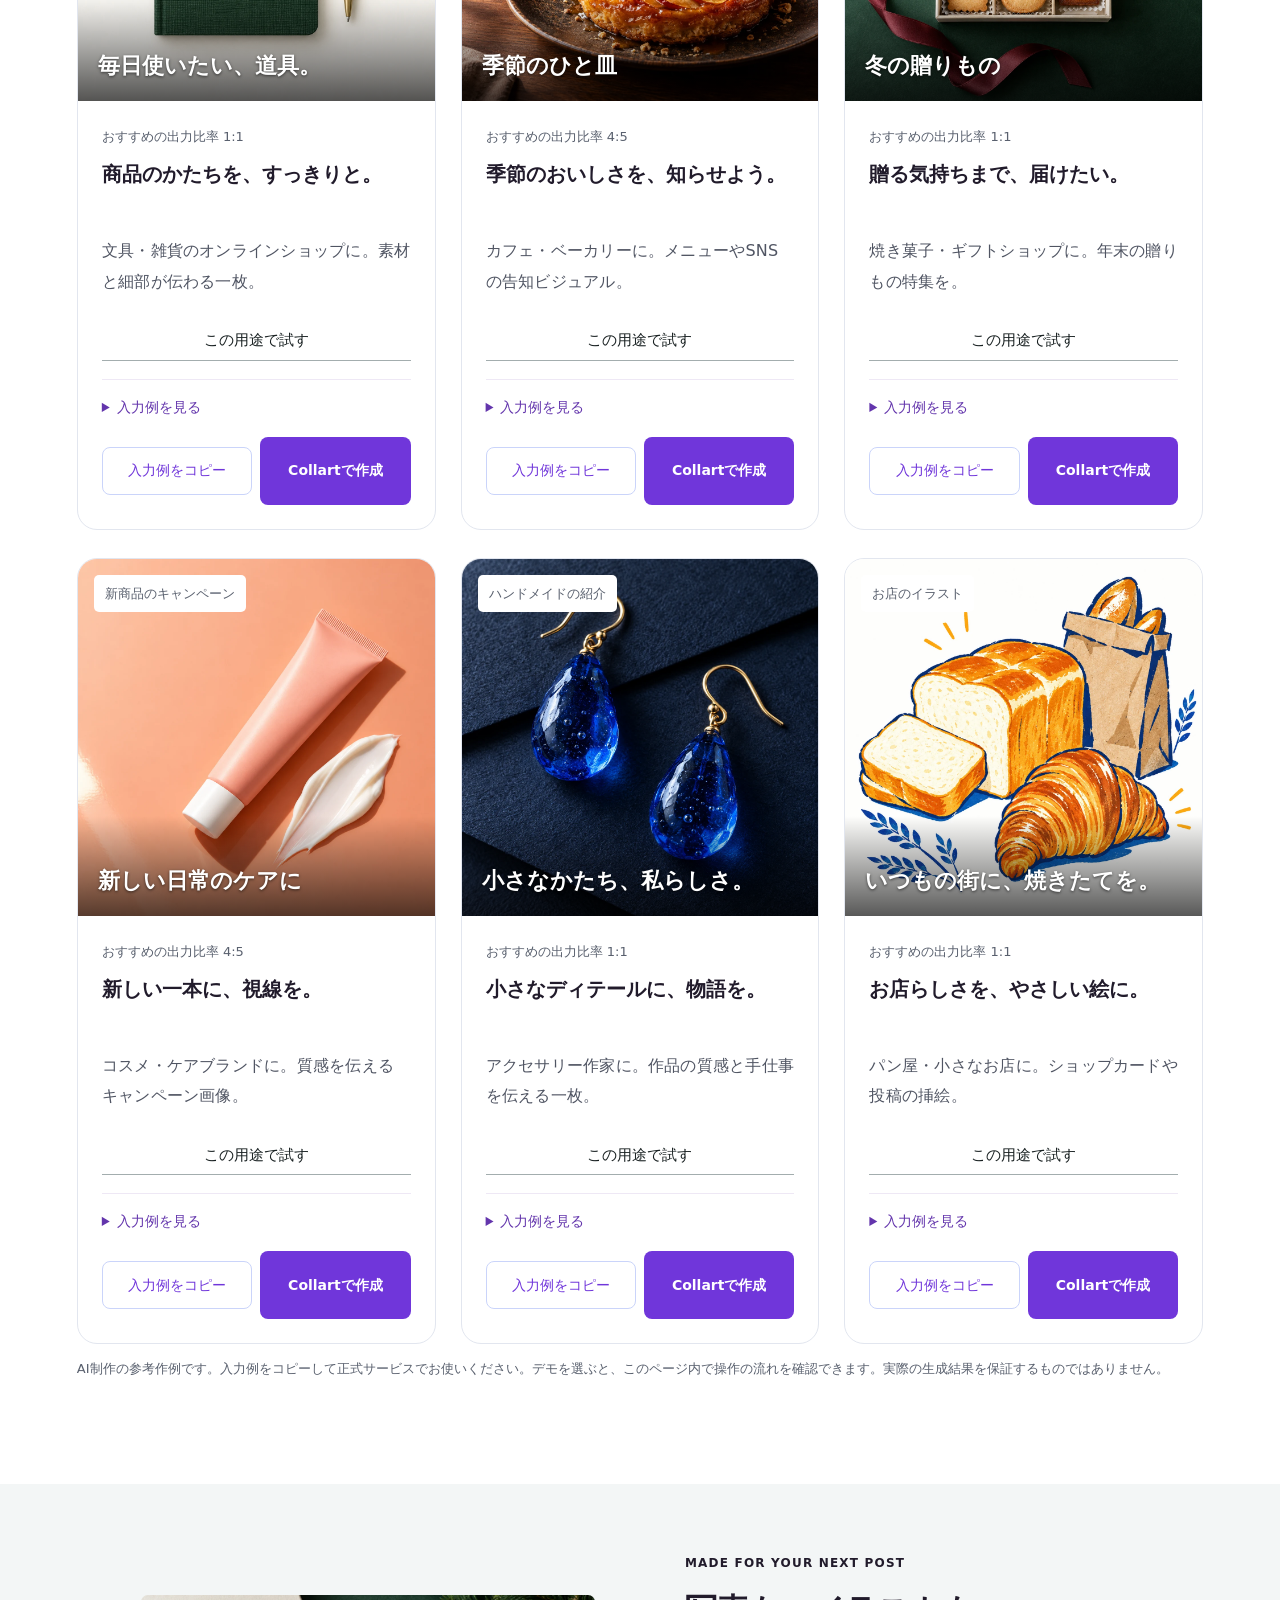
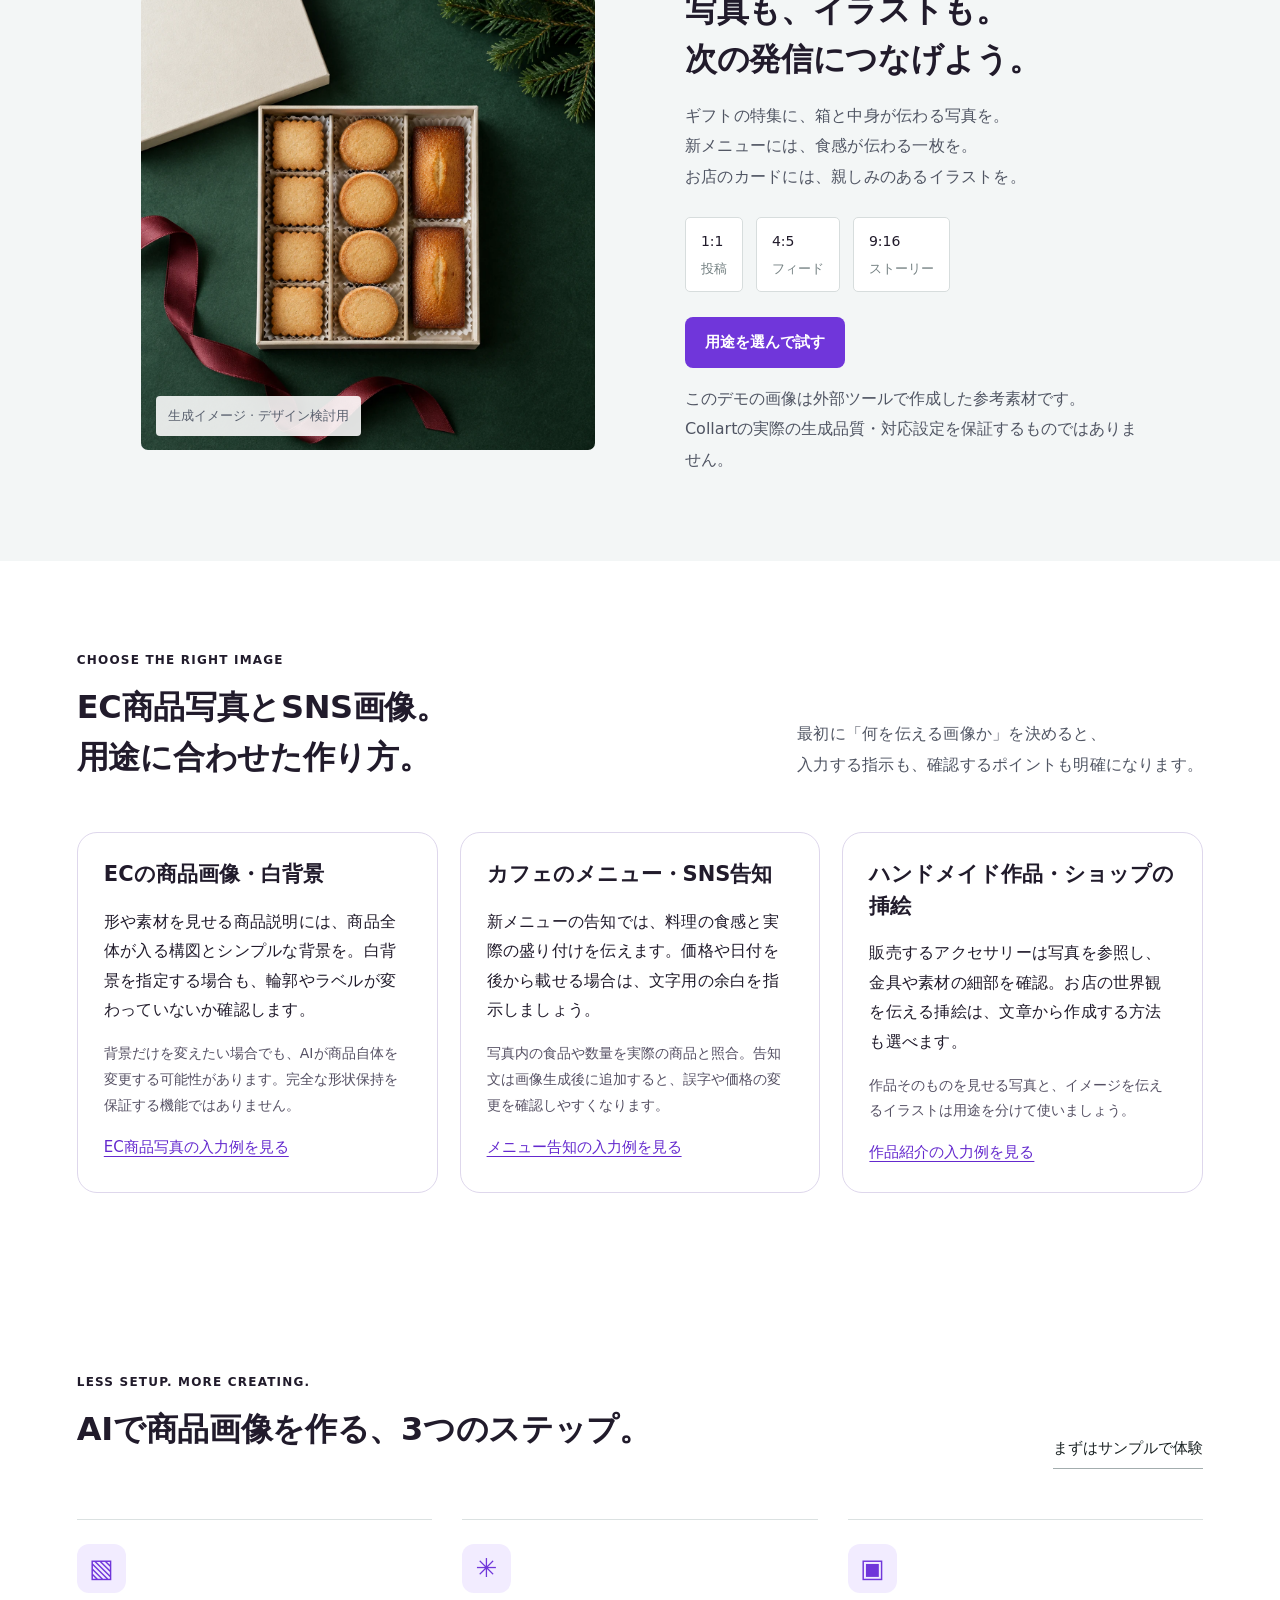
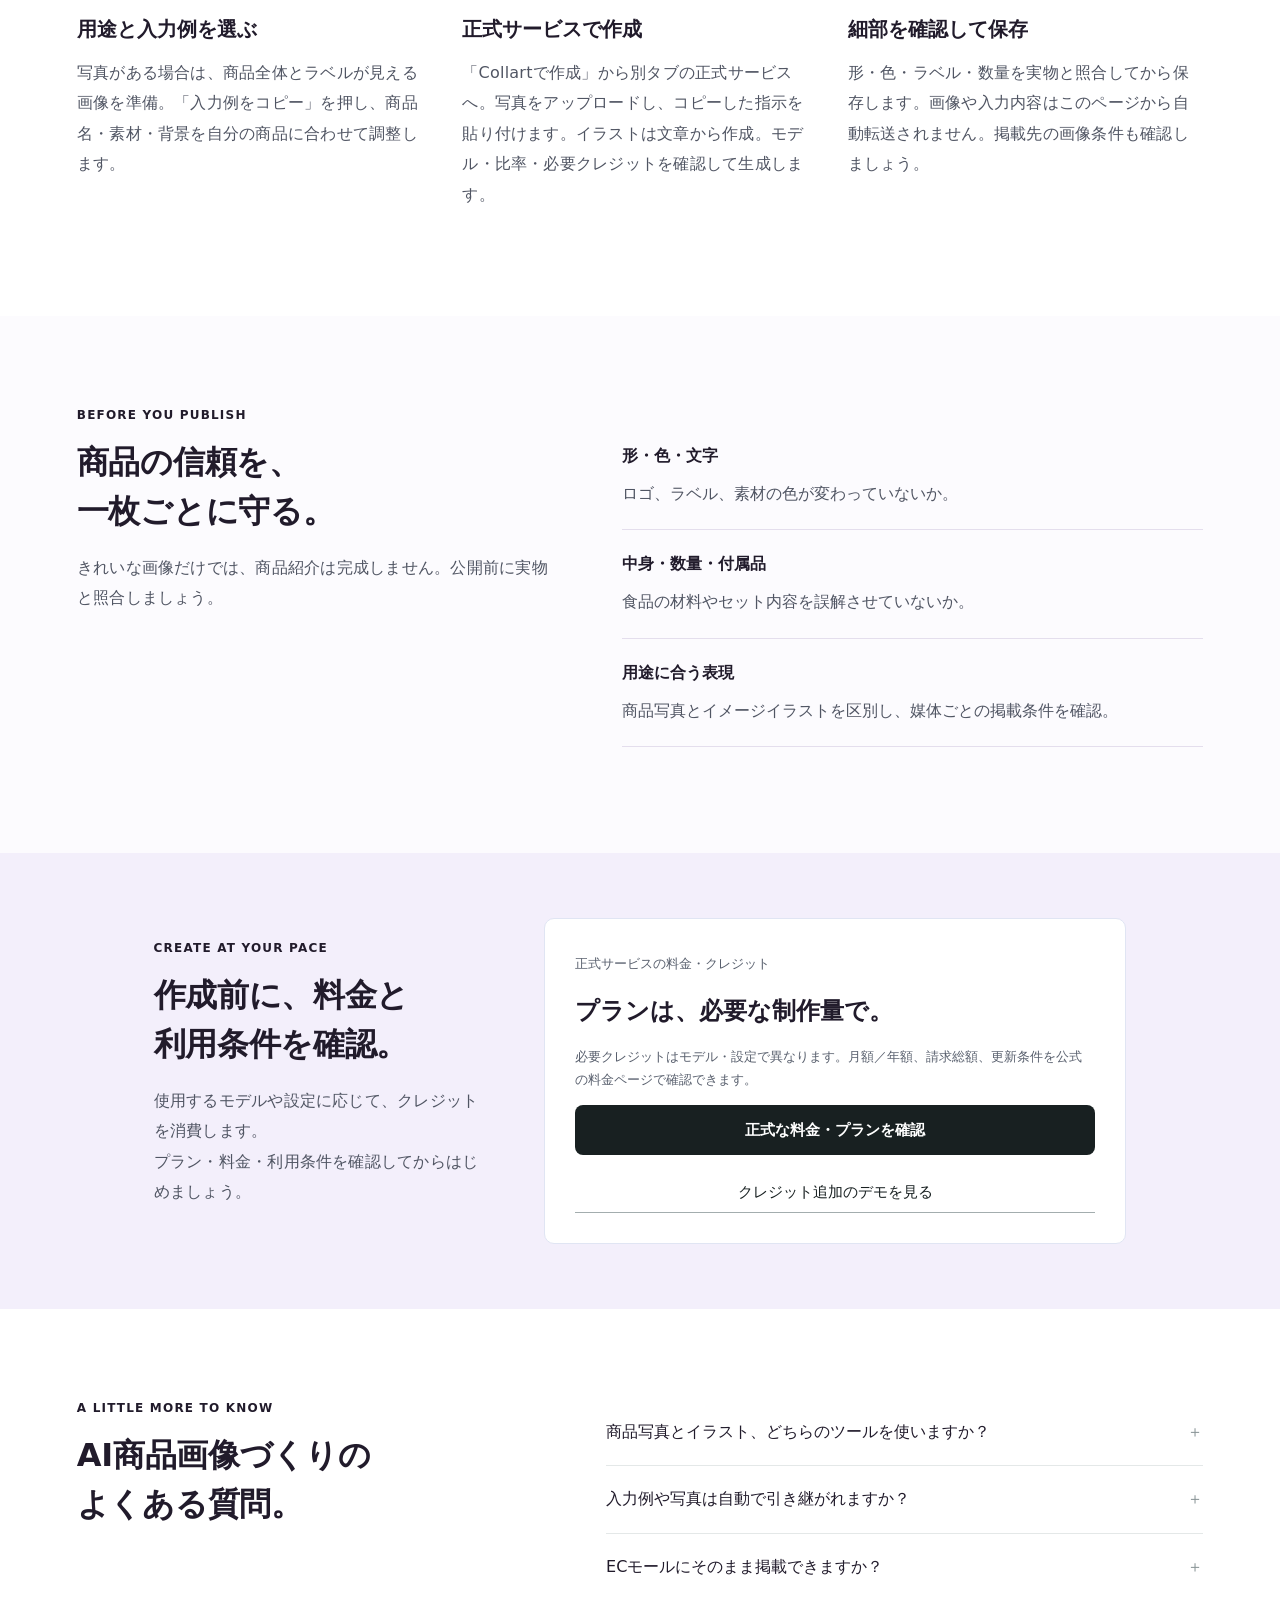
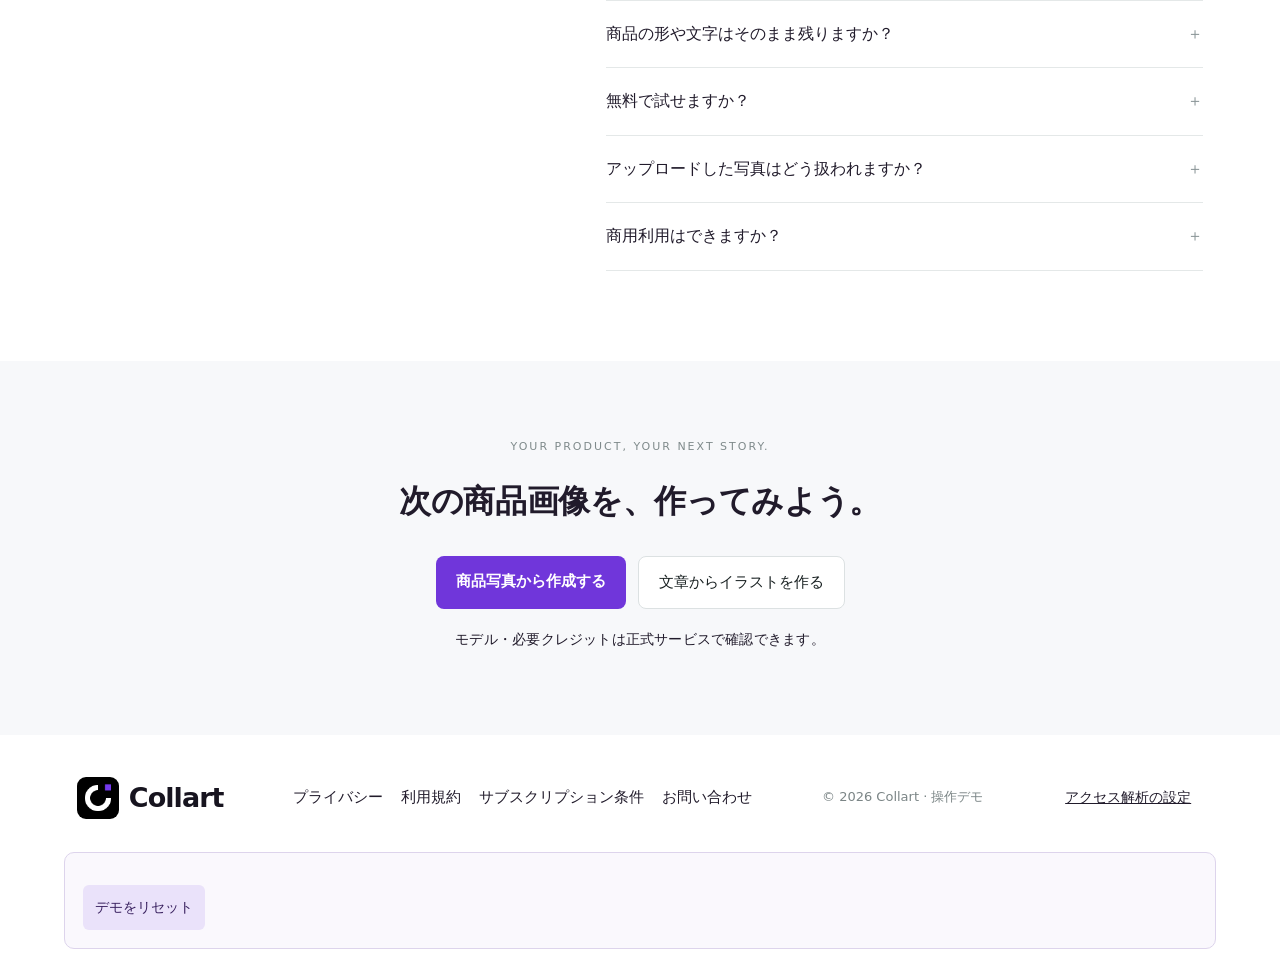
==== commit f7f2c30c: "Add consent-aware GA4 landing analytics and main-site integration guide" ====
--- a/index.html
+++ b/index.html
@@ -1,5 +1,5 @@
 <!doctype html>
-<html lang="ja"><head><meta charset="utf-8"><meta name="viewport" content="width=device-width,initial-scale=1"><title>AI商品画像の作り方｜EC商品写真・SNS販促の入力例 | Collart</title><meta name="description" content="ECの商品写真、カフェのメニュー告知、SNS販促画像の作り方を6つの用途で紹介。日本語のプロンプト例をコピーしてCollartの画像生成へ。料金・商品再現性の確認ポイントも解説。"><link rel="stylesheet" href="style.css"><link rel="stylesheet" href="typography.css"><link rel="stylesheet" href="image-layout.css"><link rel="stylesheet" href="growth.css"><meta name="robots" content="index, follow, max-image-preview:large"><meta name="theme-color" content="#773bed"><link rel="icon" type="image/png" href="assets/collart-logo.png"><link rel="canonical" href="https://collart-japan-product-prototype.orangeslug27.chatgpt.site/"><meta property="og:type" content="website"><meta property="og:locale" content="ja_JP"><meta property="og:site_name" content="Collart"><meta property="og:title" content="商品写真から、お店の販促画像へ。| Collart"><meta property="og:description" content="EC商品画像・新メニュー告知・ギフト・店内イラスト。6つの用途で作成の流れを体験。"><meta property="og:url" content="https://collart-japan-product-prototype.orangeslug27.chatgpt.site/"><meta property="og:image" content="https://collart-japan-product-prototype.orangeslug27.chatgpt.site/assets/cafe.webp"><meta name="twitter:card" content="summary_large_image"><script type="application/ld+json">{"@context":"https://schema.org","@type":"WebPage","name":"AI商品画像の作り方・日本語入力例 | Collart","inLanguage":"ja","description":"EC商品写真・SNS販促の6つの用途と日本語入力例を紹介。正式サービスへのリンクと操作デモ。","url":"https://collart-japan-product-prototype.orangeslug27.chatgpt.site/"}</script><meta name="google-site-verification" content="D7XhWckqjjQy8ChbEnj60rojf9Pl1paIQYHgi2JXopk" /></head>
+<html lang="ja"><head><meta charset="utf-8"><meta name="viewport" content="width=device-width,initial-scale=1"><title>AI商品画像の作り方｜EC商品写真・SNS販促の入力例 | Collart</title><meta name="description" content="ECの商品写真、カフェのメニュー告知、SNS販促画像の作り方を6つの用途で紹介。日本語のプロンプト例をコピーしてCollartの画像生成へ。料金・商品再現性の確認ポイントも解説。"><link rel="stylesheet" href="style.css"><link rel="stylesheet" href="typography.css"><link rel="stylesheet" href="image-layout.css"><link rel="stylesheet" href="growth.css"><meta name="robots" content="index, follow, max-image-preview:large"><meta name="theme-color" content="#773bed"><link rel="icon" type="image/png" href="assets/collart-logo.png"><link rel="canonical" href="https://collart-japan-product-prototype.orangeslug27.chatgpt.site/"><meta property="og:type" content="website"><meta property="og:locale" content="ja_JP"><meta property="og:site_name" content="Collart"><meta property="og:title" content="商品写真から、お店の販促画像へ。| Collart"><meta property="og:description" content="EC商品画像・新メニュー告知・ギフト・店内イラスト。6つの用途で作成の流れを体験。"><meta property="og:url" content="https://collart-japan-product-prototype.orangeslug27.chatgpt.site/"><meta property="og:image" content="https://collart-japan-product-prototype.orangeslug27.chatgpt.site/assets/cafe.webp"><meta name="twitter:card" content="summary_large_image"><script type="application/ld+json">{"@context":"https://schema.org","@type":"WebPage","name":"AI商品画像の作り方・日本語入力例 | Collart","inLanguage":"ja","description":"EC商品写真・SNS販促の6つの用途と日本語入力例を紹介。正式サービスへのリンクと操作デモ。","url":"https://collart-japan-product-prototype.orangeslug27.chatgpt.site/"}</script><meta name="google-site-verification" content="D7XhWckqjjQy8ChbEnj60rojf9Pl1paIQYHgi2JXopk" /><link rel="stylesheet" href="analytics.css"></head>
 <body><a class="skip-link" href="#main">本文へスキップ</a><div class="prototype-notice">操作デモ：このページではAI生成・実際のお支払いは行われません。<a href="https://collart.ai/ja/ai-image/image-to-image?fromapp=eddie" data-outbound="hero" target="_blank" rel="noopener">正式サービスを見る</a></div>
 <header><a class="logo" href="#main" aria-label="Collart ホーム"><img src="assets/collart-logo.png" width="42" height="42" alt="" decoding="async"><span>Collart</span></a><nav><a href="#quality">品質の確認</a><a href="#styles">活用例</a><a href="#how">使い方</a><a href="#pricing">料金・利用条件</a></nav><div class="header-right"><span>日本語</span><button class="quiet" id="account" data-action="login">ログイン</button></div></header>
 <main id="main"><section class="hero"><div class="hero-copy"><div class="eyebrow"> COLLART FOR YOUR BRAND</div><h1>AI商品画像の作り方。<br><span>ECにも、お店のSNSにも。</span></h1><p class="lead">商品写真・メニュー告知・ショップのイラスト。<br>6つの用途から入力例を選び、日本語の指示をコピーして、Collartで作成をはじめましょう。</p><div class="hero-actions"><a class="primary" href="https://collart.ai/ja/ai-image/image-to-image?fromapp=eddie" data-outbound="hero" target="_blank" rel="noopener">商品写真から作成する</a><button class="quiet" data-action="upload">写真を使ってデモを試す</button><button class="text-button" data-action="sample">写真なしでデモを試す</button></div><p class="fine">正式サービスは別タブで開きます。モデル・必要クレジットは作成画面で確認できます。<br>このページのデモは登録不要。写真は送信されません。</p><div class="hero-proof">入力例をコピー · 写真または文章から作成</div></div><div class="hero-art multi-hero"><div class="art-heading"><span>YOUR SHOP. MANY POSSIBILITIES.</span></div><div class="hero-mosaic"><img fetchpriority="high" src="assets/cafe.webp" alt="カフェの新メニュー告知作例" width="1254" height="1254" decoding="async"><img src="assets/catalog.webp" alt="文具のEC商品写真作例" width="1254" height="1254" decoding="async"><img src="assets/illustration.webp" alt="パン屋の告知イラスト作例" width="1254" height="1254" decoding="async"></div><div class="art-caption"><span>商品写真・メニュー・イラスト</span><span>AI制作の参考作例</span></div><div class="float-tag">今つくりたいものから、選ぼう。</div></div></section>
@@ -13,4 +13,4 @@
 <dialog id="studio" aria-label="商品画像作成の操作デモ"><div class="dialog-top"><a class="logo" href="#main" aria-label="Collart ホーム"><img src="assets/collart-logo.png" width="42" height="42" alt="" decoding="async"><span>Collart</span></a><span>商品ビジュアルを作成</span><button class="icon-close" data-close="studio" aria-label="閉じる">×</button></div><div class="studio-layout"><div class="workspace"><div class="workspace-top"><span id="stage-label">元の写真</span><span class="pill" id="demo-label">操作デモ</span></div><div id="image-stage"><img id="preview" src="assets/catalog.webp" alt="アップロードした商品" width="1254" height="1254" decoding="async"><div id="loading" hidden><span class="spinner"></span><h3>ビジュアルを作成しています</h3><p>デモの結果を準備しています…</p></div></div><div id="result-actions" hidden><button class="dark" id="download">画像を保存</button></div><div id="result-note" class="fine">画像はこのブラウザ内だけで扱われます。</div></div><aside class="settings"><div class="step-label">CREATE YOUR VISUAL</div><h2>商品の、新しい表情。</h2><button class="quiet full" data-action="upload">自分の写真を追加・変更</button><label>用途を選ぶ</label><div class="scene-tabs usecase-tabs" id="preset-list" role="group" aria-label="用途"><button data-preset="catalog" aria-pressed="false">EC商品写真</button><button data-preset="cafe" aria-pressed="false">新メニュー告知</button><button data-preset="gift" aria-pressed="false">季節のギフト</button><button data-preset="beauty" aria-pressed="false">新商品のキャンペーン</button><button data-preset="craft" aria-pressed="false">ハンドメイドの紹介</button><button data-preset="illustration" aria-pressed="false">お店のイラスト</button></div><label>出力比率の設定</label><p class="fine">デモではプレビューの枠のみ変更します。保存する画像の比率は変わりません。</p><div class="scene-tabs ratios"><button data-ratio="1:1" class="active">1:1</button><button data-ratio="4:5">4:5</button><button data-ratio="9:16">9:16</button></div><label for="prompt">イメージをひとこと <span>編集できます</span></label><textarea id="prompt" rows="4"></textarea><div class="handoff"><strong>この入力内容で、実際に作る</strong><button class="quiet full" id="copy-draft">編集中の入力内容をコピー</button><a class="primary full" id="studio-production" data-outbound="studio" href="https://collart.ai/ja/ai-image/image-to-image?fromapp=eddie" target="_blank" rel="noopener">正式サービスで作成する</a><p class="fine">別タブで開きます。コピーした指示を貼り付け、写真を再アップロードしてください。</p></div><details class="advanced"><summary>詳細設定</summary><p>モデル：推奨プリセット（デモ）<br>実際のモデルは品質検証後に確定します。</p></details><div class="balance-line"><span>残高 <strong id="balance">60</strong></span><button class="text-button" data-action="pricing">追加する</button></div><div class="cost"><span>今回の生成</span><strong>30 クレジット</strong></div><button class="primary full" id="generate">この設定で生成する</button><p class="fine">操作デモ：実際のAI生成・課金は行いません。<br>生成画像の細部は、使用前にご確認ください。</p><p id="error" role="alert" hidden></p><div id="next-task" hidden><button class="quiet full" id="another">別の商品で作る</button><a class="quiet full" href="https://collart.ai/ja/ai-video/image-to-video?fromapp=eddie" data-outbound="hero" target="_blank" rel="noopener">正式サービスの画像から動画を確認</a></div></aside></div></dialog>
 <dialog id="login" aria-label="デモログイン"><div class="modal-pad"><button class="icon-close" data-close="login" aria-label="閉じる">×</button><img class="modal-brand" src="assets/collart-logo.png" width="48" height="48" alt="Collart" decoding="async"><h2>アイデアの続きを、<br>はじめましょう。</h2><p>写真と設定は、そのまま。<br>ログインして作成を続けられます。</p><button class="primary full" id="login-demo">デモアカウントで続ける</button><p class="fine">デモ用の操作です。アカウントは作成されません。</p></div></dialog>
 <dialog id="pay" aria-labelledby="pay-title"><div class="modal-pad"><button class="icon-close" data-close="pay" aria-label="閉じる">×</button><div class="eyebrow">KEEP YOUR IDEAS GOING</div><h2 id="pay-title">次の一枚を、つくろう。</h2><p id="pay-message">写真と設定を保存したまま、プランを確認できます。</p><div class="plan"><div><span>デモプラン</span><strong>400 <small>クレジット</small></strong></div><b>デモ専用</b></div><p class="fine">400クレジットはデモ専用です。購入・契約・自動更新は発生しません。<a href="https://collart.ai/ja/plans-pricing?fromapp=eddie" data-outbound="pricing" target="_blank" rel="noopener">正式な料金を見る</a></p><div class="checkout-total"><span>今回のお支払い（デモ）</span><strong>¥0</strong></div><button class="primary full" id="pay-demo">デモ決済を完了する</button><button class="quiet full" id="cancel-pay">購入せずに作成に戻る</button><p class="fine">実際の請求はありません。カード情報の入力はありません。</p></div></dialog>
-<div id="toast" role="status"></div><div class="review-tools"><button id="reset">デモをリセット</button><button id="low-credit" hidden>クレジット不足のデモ</button><button id="fail-next" hidden>エラーのデモ</button></div><noscript><p class="nojs">作例と説明はそのまま読めます。操作デモにはJavaScriptを有効にしてください。<a href="https://collart.ai/ja/ai-image/image-to-image?fromapp=eddie" data-outbound="hero" target="_blank" rel="noopener">正式サービスを見る</a></p></noscript><script src="cases.js"></script><script src="app.js"></script></body></html>
+<div id="toast" role="status"></div><div class="review-tools"><button id="reset">デモをリセット</button><button id="low-credit" hidden>クレジット不足のデモ</button><button id="fail-next" hidden>エラーのデモ</button></div><noscript><p class="nojs">作例と説明はそのまま読めます。操作デモにはJavaScriptを有効にしてください。<a href="https://collart.ai/ja/ai-image/image-to-image?fromapp=eddie" data-outbound="hero" target="_blank" rel="noopener">正式サービスを見る</a></p></noscript><script src="cases.js"></script><script src="app.js"></script><script src="analytics-config.js"></script><script src="analytics.js"></script></body></html>
--- a/analytics.css
+++ b/analytics.css
@@ -0,0 +1 @@
+.analytics-choice{position:fixed;bottom:16px;left:16px;z-index:10000;width:min(440px,calc(100vw - 32px));padding:20px;background:#fff;border:1px solid #d7c8ef;border-radius:16px;box-shadow:0 8px 32px #21133b26;color:#262032;font-size:14px}.analytics-choice[hidden]{display:none}.analytics-choice p{font-size:14px;line-height:1.7;margin:10px 0}.analytics-choice a{text-decoration:underline;color:#6429ce}.analytics-choice>div{display:flex;gap:12px}.analytics-choice button{flex:1;min-height:44px;background:#f4effc;border:1px solid #c3b2df;color:#34214f;border-radius:8px;font-size:14px;padding:10px}.analytics-settings{font-size:14px;border:0;background:none;color:inherit;text-decoration:underline;padding:12px}
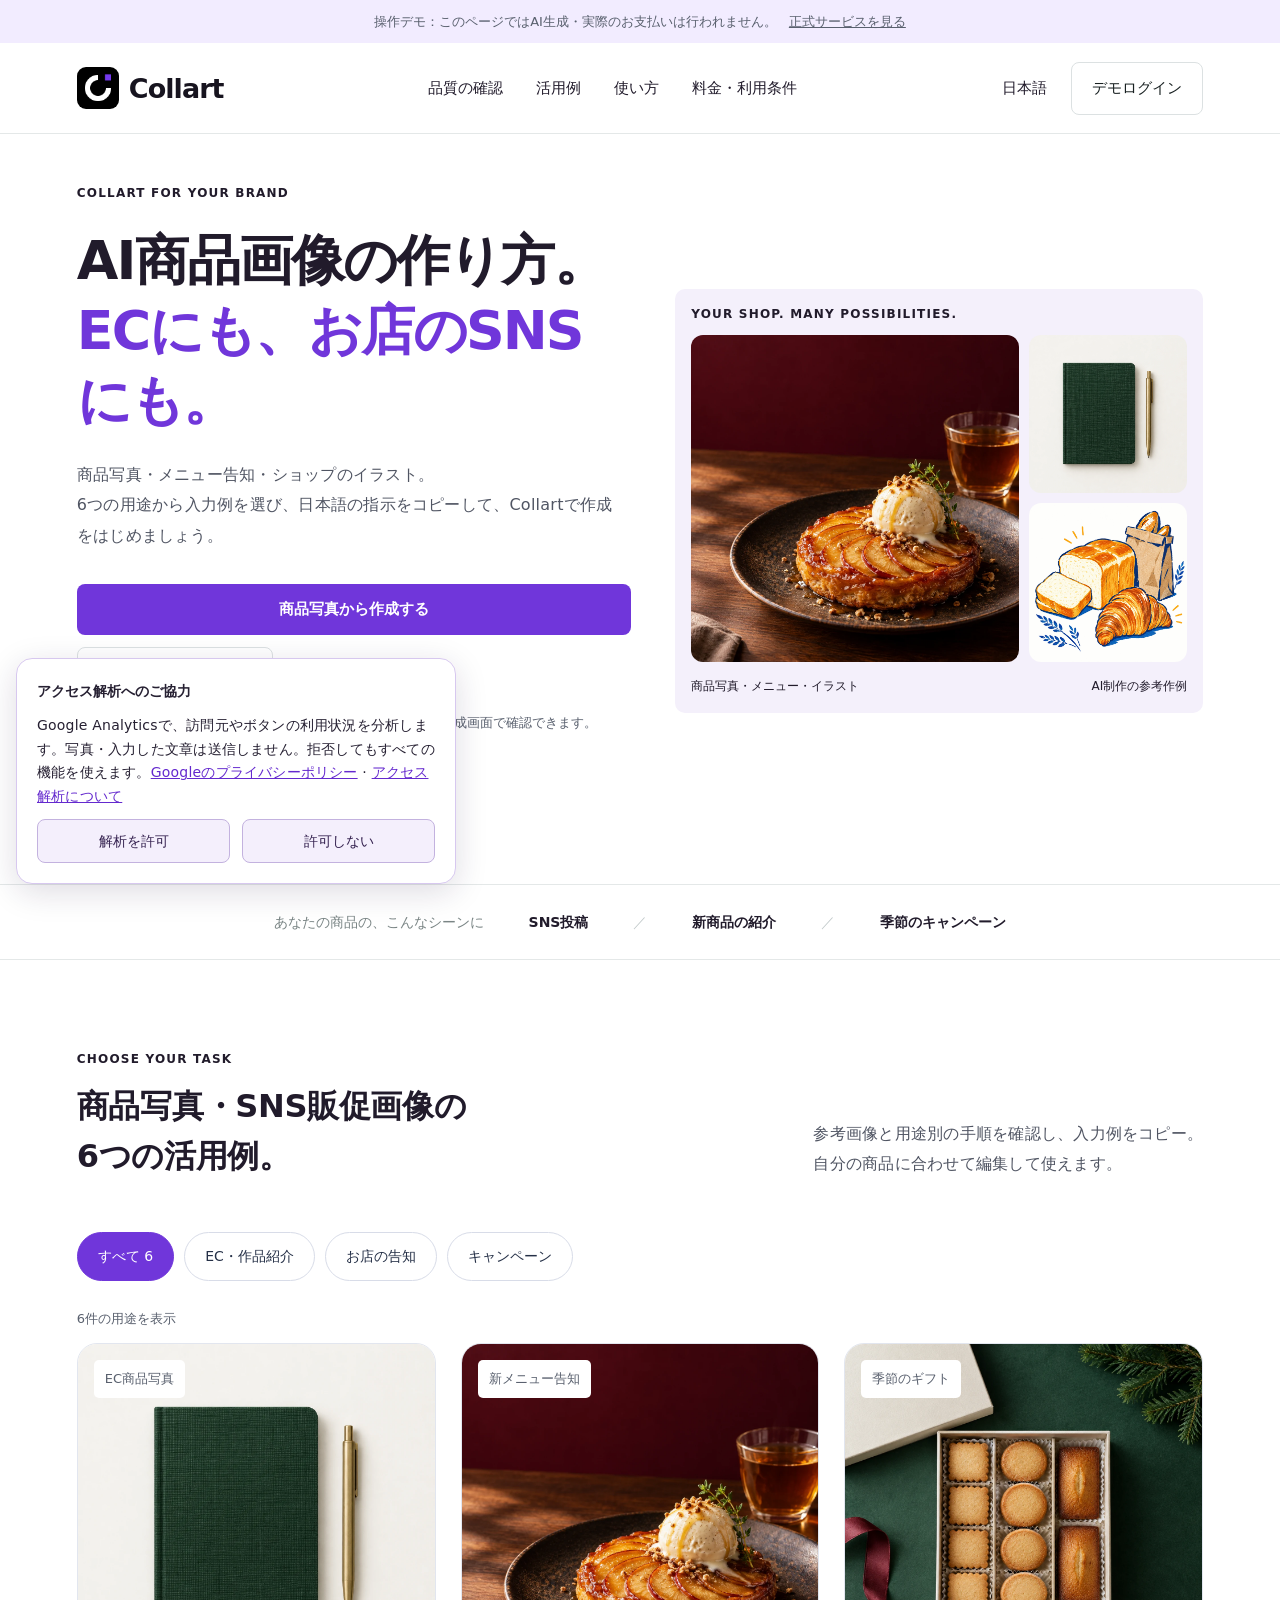
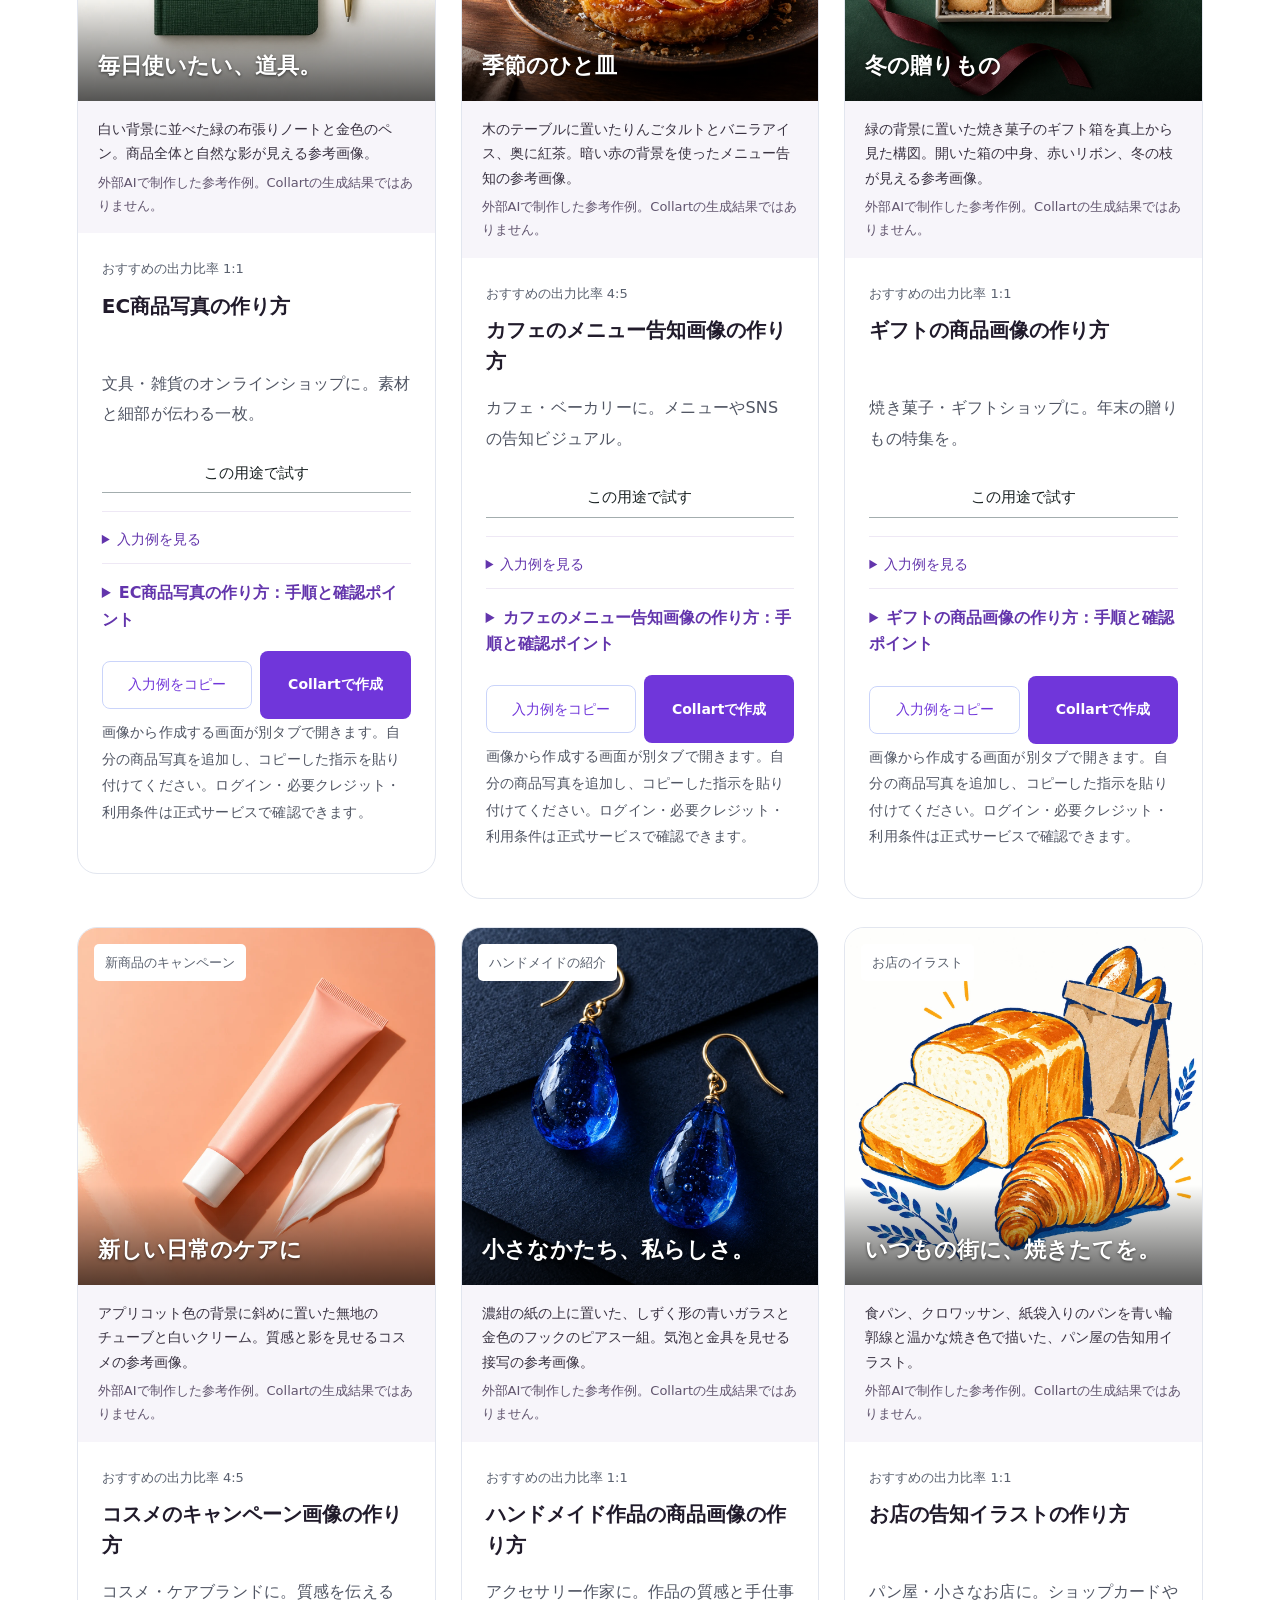
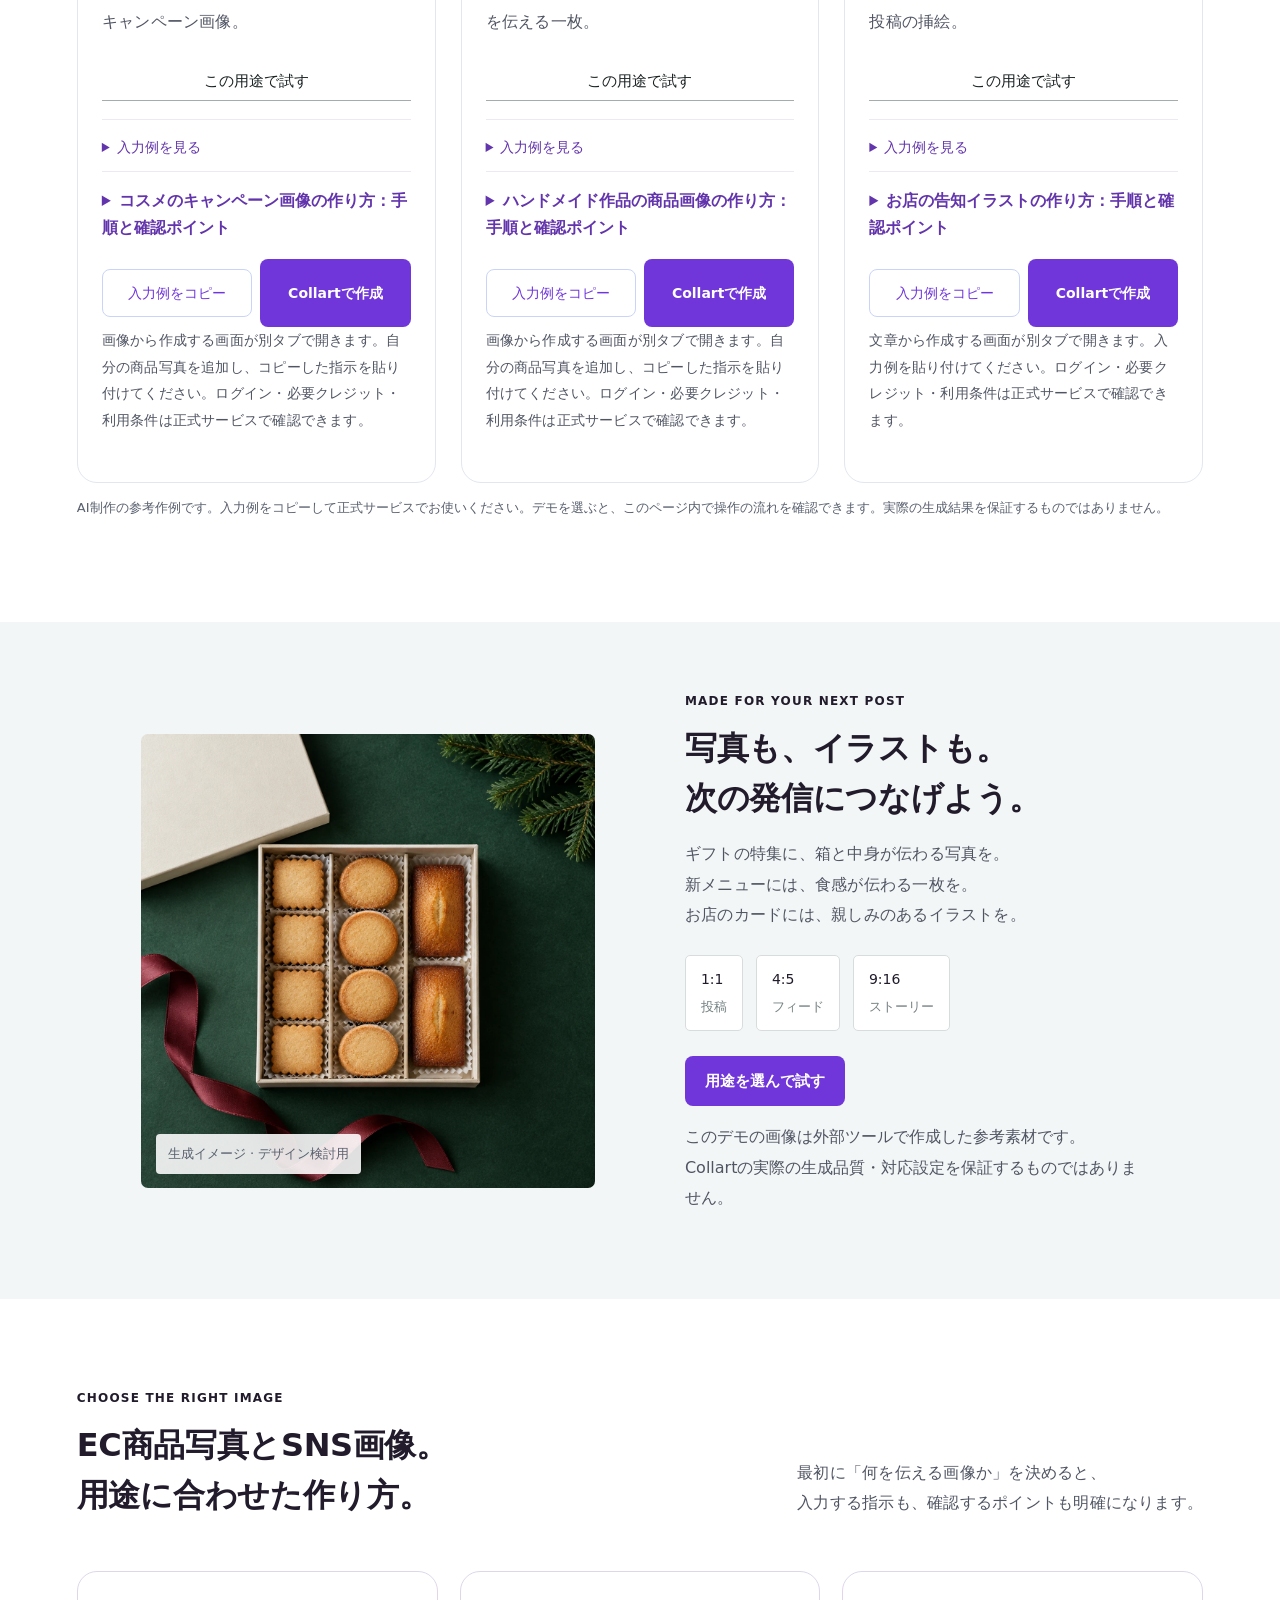
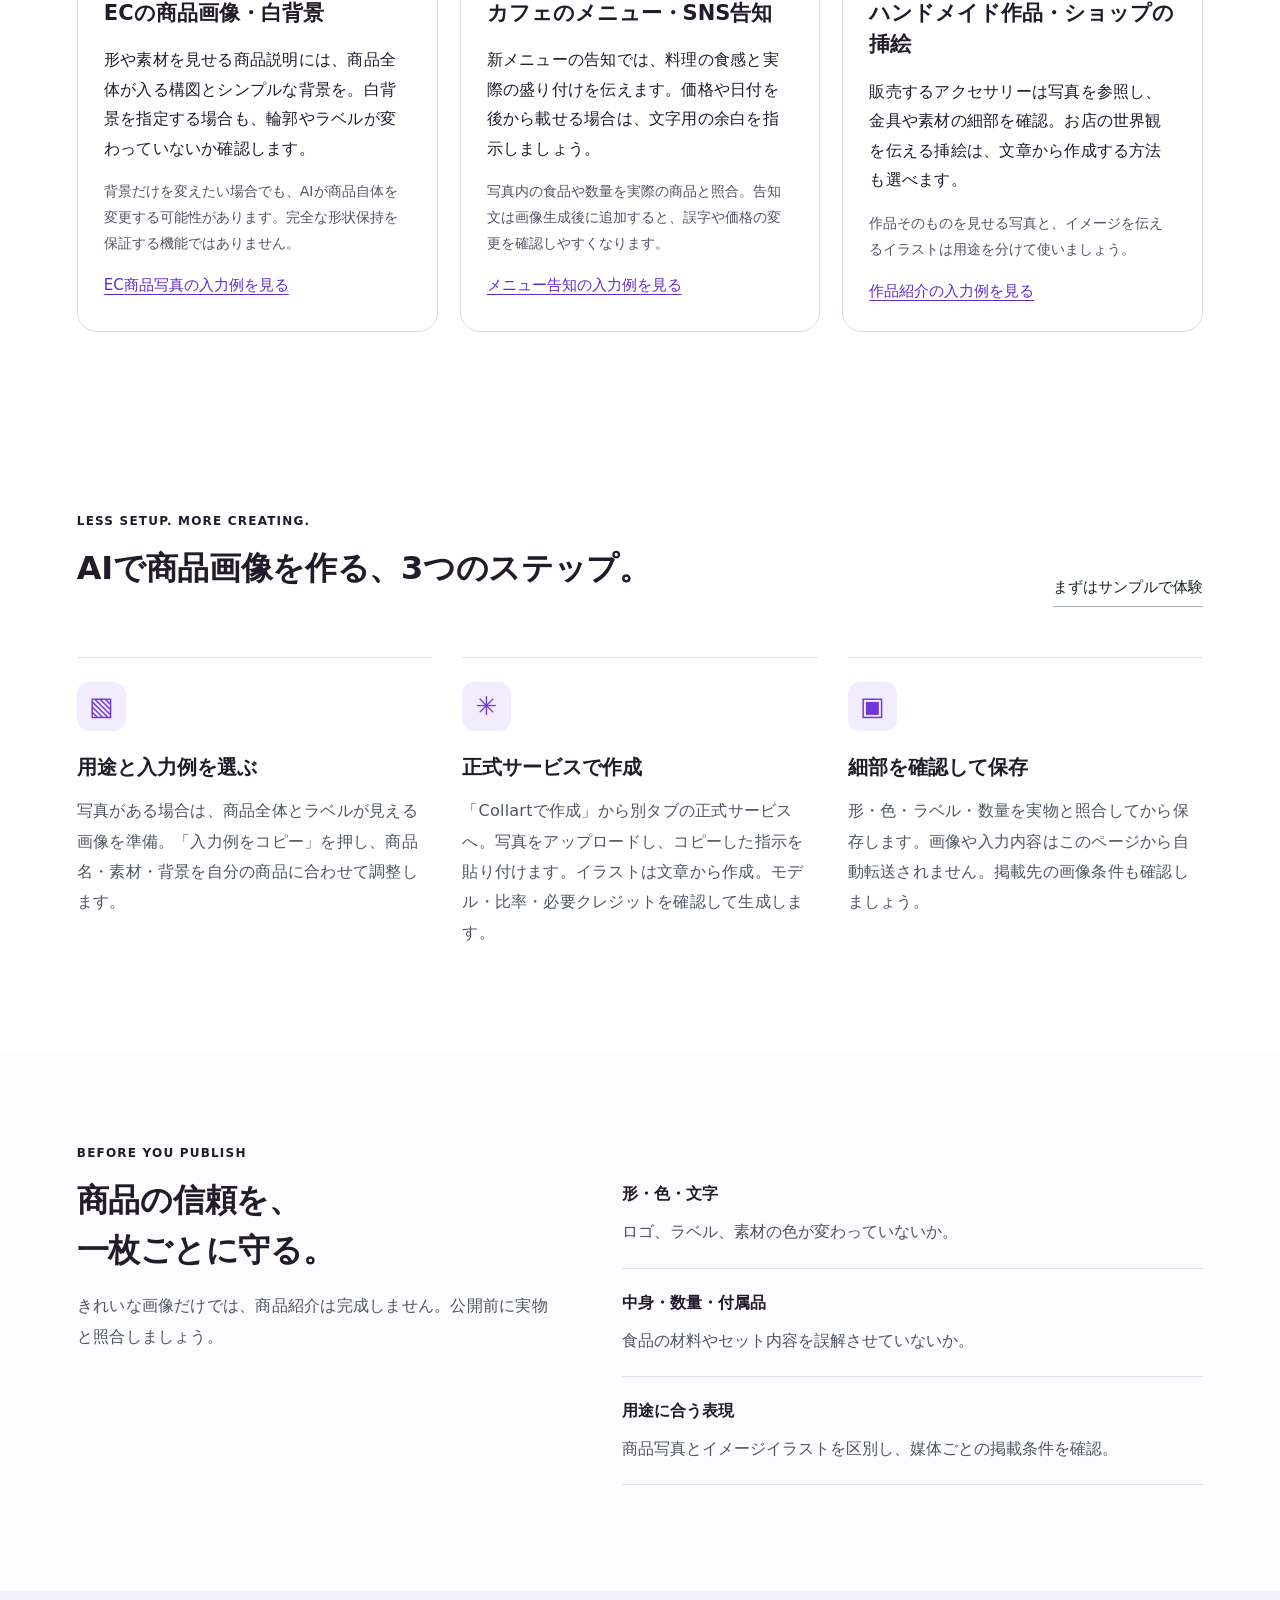
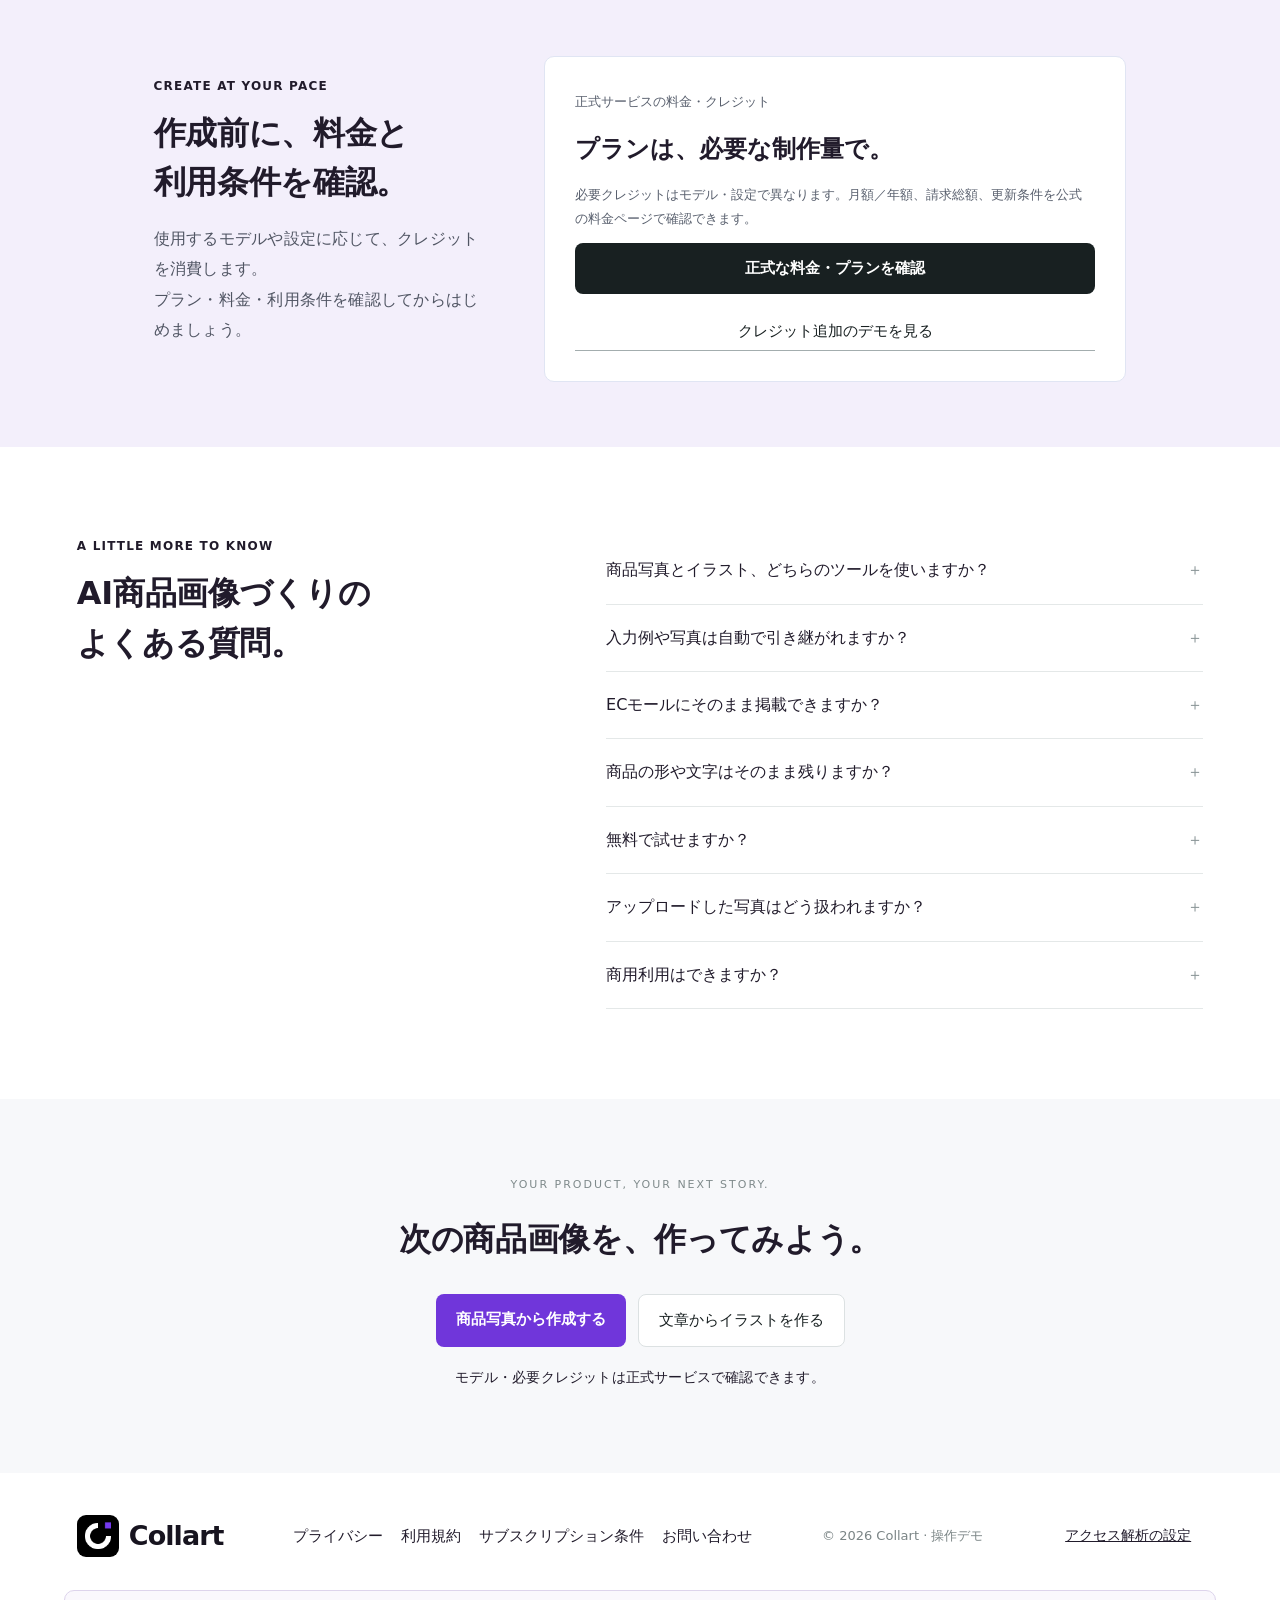
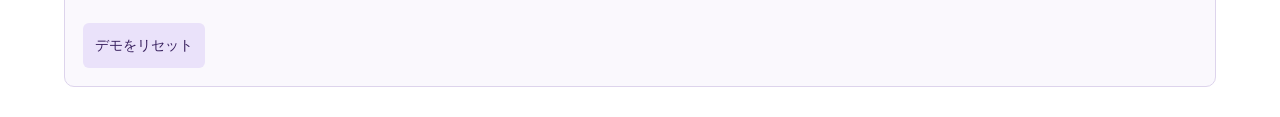
==== commit c081957d: "Improve Japanese image SEO with six tutorials and image sitemap" ====
--- a/index.html
+++ b/index.html
@@ -1,16 +1,16 @@
 <!doctype html>
-<html lang="ja"><head><meta charset="utf-8"><meta name="viewport" content="width=device-width,initial-scale=1"><title>AI商品画像の作り方｜EC商品写真・SNS販促の入力例 | Collart</title><meta name="description" content="ECの商品写真、カフェのメニュー告知、SNS販促画像の作り方を6つの用途で紹介。日本語のプロンプト例をコピーしてCollartの画像生成へ。料金・商品再現性の確認ポイントも解説。"><link rel="stylesheet" href="style.css"><link rel="stylesheet" href="typography.css"><link rel="stylesheet" href="image-layout.css"><link rel="stylesheet" href="growth.css"><meta name="robots" content="index, follow, max-image-preview:large"><meta name="theme-color" content="#773bed"><link rel="icon" type="image/png" href="assets/collart-logo.png"><link rel="canonical" href="https://collart-japan-product-prototype.orangeslug27.chatgpt.site/"><meta property="og:type" content="website"><meta property="og:locale" content="ja_JP"><meta property="og:site_name" content="Collart"><meta property="og:title" content="商品写真から、お店の販促画像へ。| Collart"><meta property="og:description" content="EC商品画像・新メニュー告知・ギフト・店内イラスト。6つの用途で作成の流れを体験。"><meta property="og:url" content="https://collart-japan-product-prototype.orangeslug27.chatgpt.site/"><meta property="og:image" content="https://collart-japan-product-prototype.orangeslug27.chatgpt.site/assets/cafe.webp"><meta name="twitter:card" content="summary_large_image"><script type="application/ld+json">{"@context":"https://schema.org","@type":"WebPage","name":"AI商品画像の作り方・日本語入力例 | Collart","inLanguage":"ja","description":"EC商品写真・SNS販促の6つの用途と日本語入力例を紹介。正式サービスへのリンクと操作デモ。","url":"https://collart-japan-product-prototype.orangeslug27.chatgpt.site/"}</script><meta name="google-site-verification" content="D7XhWckqjjQy8ChbEnj60rojf9Pl1paIQYHgi2JXopk" /><link rel="stylesheet" href="analytics.css"></head>
+<html lang="ja"><head><meta charset="utf-8"><meta name="viewport" content="width=device-width,initial-scale=1"><title>AI商品画像の作り方｜EC商品写真・SNS販促の入力例 | Collart</title><meta name="description" content="ECの商品写真、カフェのメニュー告知、SNS販促画像の作り方を6つの用途で紹介。日本語のプロンプト例をコピーしてCollartの画像生成へ。料金・商品再現性の確認ポイントも解説。"><link rel="stylesheet" href="style.css"><link rel="stylesheet" href="typography.css"><link rel="stylesheet" href="image-layout.css"><link rel="stylesheet" href="growth.css"><link rel="stylesheet" href="image-seo.css"><meta name="robots" content="index, follow, max-image-preview:large"><meta name="theme-color" content="#773bed"><link rel="icon" type="image/png" href="assets/collart-logo.png"><link rel="canonical" href="https://collart-japan-product-prototype.orangeslug27.chatgpt.site/"><meta property="og:type" content="website"><meta property="og:locale" content="ja_JP"><meta property="og:site_name" content="Collart"><meta property="og:title" content="商品写真から、お店の販促画像へ。| Collart"><meta property="og:description" content="EC商品画像・新メニュー告知・ギフト・店内イラスト。6つの用途で作成の流れを体験。"><meta property="og:url" content="https://collart-japan-product-prototype.orangeslug27.chatgpt.site/"><meta property="og:image" content="https://collart-japan-product-prototype.orangeslug27.chatgpt.site/assets/cafe.webp"><meta property="og:image:alt" content="木のテーブルに置いたりんごタルトとバニラアイス、奥に紅茶。暗い赤の背景を使ったメニュー告知の参考画像。"><meta name="twitter:card" content="summary_large_image"><script type="application/ld+json">{"@context":"https://schema.org","@type":"WebPage","name":"AI商品画像の作り方・日本語入力例 | Collart","inLanguage":"ja","description":"EC商品写真・SNS販促の6つの用途と日本語入力例を紹介。正式サービスへのリンクと操作デモ。","url":"https://collart-japan-product-prototype.orangeslug27.chatgpt.site/","primaryImageOfPage":{"@id":"https://collart-japan-product-prototype.orangeslug27.chatgpt.site/#image-cafe"},"image":[{"@type":"ImageObject","@id":"https://collart-japan-product-prototype.orangeslug27.chatgpt.site/#image-catalog","contentUrl":"https://collart-japan-product-prototype.orangeslug27.chatgpt.site/assets/catalog.webp","url":"https://collart-japan-product-prototype.orangeslug27.chatgpt.site/assets/catalog.webp","name":"EC商品写真の作り方の参考作例","caption":"白い背景に並べた緑の布張りノートと金色のペン。商品全体と自然な影が見える参考画像。 外部AIの参考作例であり、Collartの生成結果ではありません。","inLanguage":"ja","width":1254,"height":1254},{"@type":"ImageObject","@id":"https://collart-japan-product-prototype.orangeslug27.chatgpt.site/#image-cafe","contentUrl":"https://collart-japan-product-prototype.orangeslug27.chatgpt.site/assets/cafe.webp","url":"https://collart-japan-product-prototype.orangeslug27.chatgpt.site/assets/cafe.webp","name":"カフェのメニュー告知画像の作り方の参考作例","caption":"木のテーブルに置いたりんごタルトとバニラアイス、奥に紅茶。暗い赤の背景を使ったメニュー告知の参考画像。 外部AIの参考作例であり、Collartの生成結果ではありません。","inLanguage":"ja","width":1254,"height":1254},{"@type":"ImageObject","@id":"https://collart-japan-product-prototype.orangeslug27.chatgpt.site/#image-gift","contentUrl":"https://collart-japan-product-prototype.orangeslug27.chatgpt.site/assets/gift.webp","url":"https://collart-japan-product-prototype.orangeslug27.chatgpt.site/assets/gift.webp","name":"ギフトの商品画像の作り方の参考作例","caption":"緑の背景に置いた焼き菓子のギフト箱を真上から見た構図。開いた箱の中身、赤いリボン、冬の枝が見える参考画像。 外部AIの参考作例であり、Collartの生成結果ではありません。","inLanguage":"ja","width":1254,"height":1254},{"@type":"ImageObject","@id":"https://collart-japan-product-prototype.orangeslug27.chatgpt.site/#image-beauty","contentUrl":"https://collart-japan-product-prototype.orangeslug27.chatgpt.site/assets/beauty.webp","url":"https://collart-japan-product-prototype.orangeslug27.chatgpt.site/assets/beauty.webp","name":"コスメのキャンペーン画像の作り方の参考作例","caption":"アプリコット色の背景に斜めに置いた無地のチューブと白いクリーム。質感と影を見せるコスメの参考画像。 外部AIの参考作例であり、Collartの生成結果ではありません。","inLanguage":"ja","width":1254,"height":1254},{"@type":"ImageObject","@id":"https://collart-japan-product-prototype.orangeslug27.chatgpt.site/#image-craft","contentUrl":"https://collart-japan-product-prototype.orangeslug27.chatgpt.site/assets/craft.webp","url":"https://collart-japan-product-prototype.orangeslug27.chatgpt.site/assets/craft.webp","name":"ハンドメイド作品の商品画像の作り方の参考作例","caption":"濃紺の紙の上に置いた、しずく形の青いガラスと金色のフックのピアス一組。気泡と金具を見せる接写の参考画像。 外部AIの参考作例であり、Collartの生成結果ではありません。","inLanguage":"ja","width":1254,"height":1254},{"@type":"ImageObject","@id":"https://collart-japan-product-prototype.orangeslug27.chatgpt.site/#image-illustration","contentUrl":"https://collart-japan-product-prototype.orangeslug27.chatgpt.site/assets/illustration.webp","url":"https://collart-japan-product-prototype.orangeslug27.chatgpt.site/assets/illustration.webp","name":"お店の告知イラストの作り方の参考作例","caption":"食パン、クロワッサン、紙袋入りのパンを青い輪郭線と温かな焼き色で描いた、パン屋の告知用イラスト。 外部AIの参考作例であり、Collartの生成結果ではありません。","inLanguage":"ja","width":1254,"height":1254}]}</script><meta name="google-site-verification" content="D7XhWckqjjQy8ChbEnj60rojf9Pl1paIQYHgi2JXopk" /><link rel="stylesheet" href="analytics.css"></head>
 <body><a class="skip-link" href="#main">本文へスキップ</a><div class="prototype-notice">操作デモ：このページではAI生成・実際のお支払いは行われません。<a href="https://collart.ai/ja/ai-image/image-to-image?fromapp=eddie" data-outbound="hero" target="_blank" rel="noopener">正式サービスを見る</a></div>
 <header><a class="logo" href="#main" aria-label="Collart ホーム"><img src="assets/collart-logo.png" width="42" height="42" alt="" decoding="async"><span>Collart</span></a><nav><a href="#quality">品質の確認</a><a href="#styles">活用例</a><a href="#how">使い方</a><a href="#pricing">料金・利用条件</a></nav><div class="header-right"><span>日本語</span><button class="quiet" id="account" data-action="login">ログイン</button></div></header>
-<main id="main"><section class="hero"><div class="hero-copy"><div class="eyebrow"> COLLART FOR YOUR BRAND</div><h1>AI商品画像の作り方。<br><span>ECにも、お店のSNSにも。</span></h1><p class="lead">商品写真・メニュー告知・ショップのイラスト。<br>6つの用途から入力例を選び、日本語の指示をコピーして、Collartで作成をはじめましょう。</p><div class="hero-actions"><a class="primary" href="https://collart.ai/ja/ai-image/image-to-image?fromapp=eddie" data-outbound="hero" target="_blank" rel="noopener">商品写真から作成する</a><button class="quiet" data-action="upload">写真を使ってデモを試す</button><button class="text-button" data-action="sample">写真なしでデモを試す</button></div><p class="fine">正式サービスは別タブで開きます。モデル・必要クレジットは作成画面で確認できます。<br>このページのデモは登録不要。写真は送信されません。</p><div class="hero-proof">入力例をコピー · 写真または文章から作成</div></div><div class="hero-art multi-hero"><div class="art-heading"><span>YOUR SHOP. MANY POSSIBILITIES.</span></div><div class="hero-mosaic"><img fetchpriority="high" src="assets/cafe.webp" alt="カフェの新メニュー告知作例" width="1254" height="1254" decoding="async"><img src="assets/catalog.webp" alt="文具のEC商品写真作例" width="1254" height="1254" decoding="async"><img src="assets/illustration.webp" alt="パン屋の告知イラスト作例" width="1254" height="1254" decoding="async"></div><div class="art-caption"><span>商品写真・メニュー・イラスト</span><span>AI制作の参考作例</span></div><div class="float-tag">今つくりたいものから、選ぼう。</div></div></section>
+<main id="main"><section class="hero"><div class="hero-copy"><div class="eyebrow"> COLLART FOR YOUR BRAND</div><h1>AI商品画像の作り方。<br><span>ECにも、お店のSNSにも。</span></h1><p class="lead">商品写真・メニュー告知・ショップのイラスト。<br>6つの用途から入力例を選び、日本語の指示をコピーして、Collartで作成をはじめましょう。</p><div class="hero-actions"><a class="primary" href="https://collart.ai/ja/ai-image/image-to-image?fromapp=eddie" data-outbound="hero" target="_blank" rel="noopener">商品写真から作成する</a><button class="quiet" data-action="upload">写真を使ってデモを試す</button><button class="text-button" data-action="sample">写真なしでデモを試す</button></div><p class="fine">正式サービスは別タブで開きます。モデル・必要クレジットは作成画面で確認できます。<br>このページのデモは登録不要。写真は送信されません。</p><div class="hero-proof">入力例をコピー · 写真または文章から作成</div></div><div class="hero-art multi-hero"><div class="art-heading"><span>YOUR SHOP. MANY POSSIBILITIES.</span></div><div class="hero-mosaic"><img fetchpriority="high" src="assets/cafe.webp" alt="木のテーブルに置いたりんごタルトとバニラアイス、奥に紅茶。暗い赤の背景を使ったメニュー告知の参考画像。" width="1254" height="1254" decoding="async"><img src="assets/catalog.webp" alt="白い背景に並べた緑の布張りノートと金色のペン。商品全体と自然な影が見える参考画像。" width="1254" height="1254" decoding="async"><img src="assets/illustration.webp" alt="食パン、クロワッサン、紙袋入りのパンを青い輪郭線と温かな焼き色で描いた、パン屋の告知用イラスト。" width="1254" height="1254" decoding="async"></div><div class="art-caption"><span>商品写真・メニュー・イラスト</span><span>AI制作の参考作例</span></div><div class="float-tag">今つくりたいものから、選ぼう。</div></div></section>
 <div class="use-strip"><span>あなたの商品の、こんなシーンに</span><strong>SNS投稿</strong><i>／</i><strong>新商品の紹介</strong><i>／</i><strong>季節のキャンペーン</strong></div>
-<section id="styles" class="section"><div class="section-top"><div><div class="eyebrow">CHOOSE YOUR TASK</div><h2>商品写真・SNS販促画像の<br>6つの活用例。</h2></div><p>用途を選び、入力例をコピー。<br>自分の商品に合わせて編集して使えます。</p></div><div class="case-filters" aria-label="用途で絞り込む"><button data-filter="all" class="active" aria-pressed="true">すべて <small>6</small></button><button data-filter="ec" aria-pressed="false">EC・作品紹介</button><button data-filter="store" aria-pressed="false">お店の告知</button><button data-filter="campaign" aria-pressed="false">キャンペーン</button></div><p id="filter-count" class="fine" role="status">6件の用途を表示</p><div class="style-grid" id="case-grid"><article class="case-card" data-group="ec" id="case-catalog"><div class="case-art"><img src="assets/catalog.webp" width="1254" height="1254" decoding="async" loading="lazy" alt="EC商品写真：毎日使いたい、道具。 AI参考作例"><span class="pill">EC商品写真</span><div class="creative-copy">毎日使いたい、道具。</div></div><div class="case-body"><small>おすすめの出力比率 1:1</small><h3>商品のかたちを、すっきりと。</h3><p>文具・雑貨のオンラインショップに。素材と細部が伝わる一枚。</p><button class="text-button" data-scene="catalog" aria-label="EC商品写真のデモを試す">この用途で試す</button><details><summary>入力例を見る</summary><p>文具の商品写真。商品の形と素材を確認できるシンプルな背景、自然な影、全体が入る構図。文字・ロゴを追加しない。</p></details><div class="case-actions"><button class="quiet" data-copy="catalog">入力例をコピー</button><a class="primary" data-outbound="case" data-use-case="catalog" href="https://collart.ai/ja/ai-image/image-to-image?fromapp=eddie" target="_blank" rel="noopener">Collartで作成</a></div></div></article><article class="case-card" data-group="store" id="case-cafe"><div class="case-art"><img src="assets/cafe.webp" width="1254" height="1254" decoding="async" loading="lazy" alt="新メニュー告知：季節のひと皿 AI参考作例"><span class="pill">新メニュー告知</span><div class="creative-copy">季節のひと皿</div></div><div class="case-body"><small>おすすめの出力比率 4:5</small><h3>季節のおいしさを、知らせよう。</h3><p>カフェ・ベーカリーに。メニューやSNSの告知ビジュアル。</p><button class="text-button" data-scene="cafe" aria-label="新メニュー告知のデモを試す">この用途で試す</button><details><summary>入力例を見る</summary><p>季節のりんごタルト。料理の実際の内容・量を保ち、食感が伝わる近接写真。上部に告知文用の余白。文字は追加しない。</p></details><div class="case-actions"><button class="quiet" data-copy="cafe">入力例をコピー</button><a class="primary" data-outbound="case" data-use-case="cafe" href="https://collart.ai/ja/ai-image/image-to-image?fromapp=eddie" target="_blank" rel="noopener">Collartで作成</a></div></div></article><article class="case-card" data-group="campaign" id="case-gift"><div class="case-art"><img src="assets/gift.webp" width="1254" height="1254" decoding="async" loading="lazy" alt="季節のギフト：冬の贈りもの AI参考作例"><span class="pill">季節のギフト</span><div class="creative-copy">冬の贈りもの</div></div><div class="case-body"><small>おすすめの出力比率 1:1</small><h3>贈る気持ちまで、届けたい。</h3><p>焼き菓子・ギフトショップに。年末の贈りもの特集を。</p><button class="text-button" data-scene="gift" aria-label="季節のギフトのデモを試す">この用途で試す</button><details><summary>入力例を見る</summary><p>焼き菓子のギフトセット。箱を開けた俯瞰構図、包装と中身がわかる写真。深い赤のリボン、控えめな冬の演出。内容物を増やさず、文字を加えない。</p></details><div class="case-actions"><button class="quiet" data-copy="gift">入力例をコピー</button><a class="primary" data-outbound="case" data-use-case="gift" href="https://collart.ai/ja/ai-image/image-to-image?fromapp=eddie" target="_blank" rel="noopener">Collartで作成</a></div></div></article><article class="case-card" data-group="campaign" id="case-beauty"><div class="case-art"><img src="assets/beauty.webp" width="1254" height="1254" decoding="async" loading="lazy" alt="新商品のキャンペーン：新しい日常のケアに AI参考作例"><span class="pill">新商品のキャンペーン</span><div class="creative-copy">新しい日常のケアに</div></div><div class="case-body"><small>おすすめの出力比率 4:5</small><h3>新しい一本に、視線を。</h3><p>コスメ・ケアブランドに。質感を伝えるキャンペーン画像。</p><button class="text-button" data-scene="beauty" aria-label="新商品のキャンペーンのデモを試す">この用途で試す</button><details><summary>入力例を見る</summary><p>無地のハンドクリームの商品キャンペーン。チューブとクリームの質感、アプリコット色の光、大胆な斜め構図。文字・効果効能の表現を追加しない。</p></details><div class="case-actions"><button class="quiet" data-copy="beauty">入力例をコピー</button><a class="primary" data-outbound="case" data-use-case="beauty" href="https://collart.ai/ja/ai-image/image-to-image?fromapp=eddie" target="_blank" rel="noopener">Collartで作成</a></div></div></article><article class="case-card" data-group="ec" id="case-craft"><div class="case-art"><img src="assets/craft.webp" width="1254" height="1254" decoding="async" loading="lazy" alt="ハンドメイドの紹介：小さなかたち、私らしさ。 AI参考作例"><span class="pill">ハンドメイドの紹介</span><div class="creative-copy">小さなかたち、私らしさ。</div></div><div class="case-body"><small>おすすめの出力比率 1:1</small><h3>小さなディテールに、物語を。</h3><p>アクセサリー作家に。作品の質感と手仕事を伝える一枚。</p><button class="text-button" data-scene="craft" aria-label="ハンドメイドの紹介のデモを試す">この用途で試す</button><details><summary>入力例を見る</summary><p>ハンドメイドの青いガラスのイヤリング。細かな素材感と金具を見せる接写、濃紺の紙と柔らかな横光。左右一組の形と数を保ち、文字なし。</p></details><div class="case-actions"><button class="quiet" data-copy="craft">入力例をコピー</button><a class="primary" data-outbound="case" data-use-case="craft" href="https://collart.ai/ja/ai-image/image-to-image?fromapp=eddie" target="_blank" rel="noopener">Collartで作成</a></div></div></article><article class="case-card" data-group="store" id="case-illustration"><div class="case-art"><img src="assets/illustration.webp" width="1254" height="1254" decoding="async" loading="lazy" alt="お店のイラスト：いつもの街に、焼きたてを。 AI参考作例"><span class="pill">お店のイラスト</span><div class="creative-copy">いつもの街に、焼きたてを。</div></div><div class="case-body"><small>おすすめの出力比率 1:1</small><h3>お店らしさを、やさしい絵に。</h3><p>パン屋・小さなお店に。ショップカードや投稿の挿絵。</p><button class="text-button" data-scene="illustration" aria-label="お店のイラストのデモを試す">この用途で試す</button><details><summary>入力例を見る</summary><p>小さなパン屋の告知用イラスト。食パン、クロワッサン、紙袋を、手描きの線と明るい青・橙の色面で表現。文字、既存ブランド、既存キャラクターは描かない。</p></details><div class="case-actions"><button class="quiet" data-copy="illustration">入力例をコピー</button><a class="primary" data-outbound="case" data-use-case="illustration" href="https://collart.ai/ja/ai-image/text-to-image?fromapp=eddie" target="_blank" rel="noopener">Collartで作成</a></div></div></article></div><p class="fine">AI制作の参考作例です。入力例をコピーして正式サービスでお使いください。デモを選ぶと、このページ内で操作の流れを確認できます。実際の生成結果を保証するものではありません。</p></section><section id="examples" class="examples section"><div class="example-art"><img loading="lazy" src="assets/gift.webp" alt="商品ビジュアルの作例" width="1254" height="1254" decoding="async"><div class="example-note">生成イメージ · デザイン検討用</div></div><div class="example-copy"><div class="eyebrow">MADE FOR YOUR NEXT POST</div><h2>写真も、イラストも。<br>次の発信につなげよう。</h2><p>ギフトの特集に、箱と中身が伝わる写真を。<br>新メニューには、食感が伝わる一枚を。<br>お店のカードには、親しみのあるイラストを。</p><div class="ratio-options"><span>1:1 <small>投稿</small></span><span>4:5 <small>フィード</small></span><span>9:16 <small>ストーリー</small></span></div><a class="primary" href="#styles">用途を選んで試す</a><p class="fine">このデモの画像は外部ツールで作成した参考素材です。<br>Collartの実際の生成品質・対応設定を保証するものではありません。</p></div></section>
+<section id="styles" class="section"><div class="section-top"><div><div class="eyebrow">CHOOSE YOUR TASK</div><h2>商品写真・SNS販促画像の<br>6つの活用例。</h2></div><p>参考画像と用途別の手順を確認し、入力例をコピー。<br>自分の商品に合わせて編集して使えます。</p></div><div class="case-filters" aria-label="用途で絞り込む"><button data-filter="all" class="active" aria-pressed="true">すべて <small>6</small></button><button data-filter="ec" aria-pressed="false">EC・作品紹介</button><button data-filter="store" aria-pressed="false">お店の告知</button><button data-filter="campaign" aria-pressed="false">キャンペーン</button></div><p id="filter-count" class="fine" role="status">6件の用途を表示</p><div class="style-grid" id="case-grid"><article class="case-card" data-group="ec" id="case-catalog"><figure class="case-art"><div class="case-visual"><img src="assets/catalog.webp" width="1254" height="1254" decoding="async" loading="lazy" alt="白い背景に並べた緑の布張りノートと金色のペン。商品全体と自然な影が見える参考画像。"><span class="pill">EC商品写真</span><div class="creative-copy">毎日使いたい、道具。</div></div><figcaption class="image-caption">白い背景に並べた緑の布張りノートと金色のペン。商品全体と自然な影が見える参考画像。<br><span>外部AIで制作した参考作例。Collartの生成結果ではありません。</span></figcaption></figure><div class="case-body"><small>おすすめの出力比率 1:1</small><h3>EC商品写真の作り方</h3><p>文具・雑貨のオンラインショップに。素材と細部が伝わる一枚。</p><button class="text-button" data-scene="catalog" aria-label="EC商品写真のデモを試す">この用途で試す</button><details><summary>入力例を見る</summary><p>文具の商品写真。商品の形と素材を確認できるシンプルな背景、自然な影、全体が入る構図。文字・ロゴを追加しない。</p></details><details class="case-tutorial" id="tutorial-catalog"><summary>EC商品写真の作り方：手順と確認ポイント</summary><ol><li>ノートや文具の全体が写り、色と素材が確認できる写真を用意します。</li><li>入力例の商品名を自分の商品に変更。「全体が入る構図」「シンプルな背景」を残し、必要なら背景色を指定します。</li><li>生成後は表紙の形、ペン先、ロゴを元写真と比較。商品が変わった場合は販売画像に使わず、元写真や別の編集方法を選びます。</li></ol></details><div class="case-actions"><button class="quiet" data-copy="catalog">入力例をコピー</button><a class="primary" data-outbound="case" data-use-case="catalog" href="https://collart.ai/ja/ai-image/image-to-image?fromapp=eddie" target="_blank" rel="noopener">Collartで作成</a></div><p class="creation-hint">画像から作成する画面が別タブで開きます。自分の商品写真を追加し、コピーした指示を貼り付けてください。ログイン・必要クレジット・利用条件は正式サービスで確認できます。</p></div></article><article class="case-card" data-group="store" id="case-cafe"><figure class="case-art"><div class="case-visual"><img src="assets/cafe.webp" width="1254" height="1254" decoding="async" loading="lazy" alt="木のテーブルに置いたりんごタルトとバニラアイス、奥に紅茶。暗い赤の背景を使ったメニュー告知の参考画像。"><span class="pill">新メニュー告知</span><div class="creative-copy">季節のひと皿</div></div><figcaption class="image-caption">木のテーブルに置いたりんごタルトとバニラアイス、奥に紅茶。暗い赤の背景を使ったメニュー告知の参考画像。<br><span>外部AIで制作した参考作例。Collartの生成結果ではありません。</span></figcaption></figure><div class="case-body"><small>おすすめの出力比率 4:5</small><h3>カフェのメニュー告知画像の作り方</h3><p>カフェ・ベーカリーに。メニューやSNSの告知ビジュアル。</p><button class="text-button" data-scene="cafe" aria-label="新メニュー告知のデモを試す">この用途で試す</button><details><summary>入力例を見る</summary><p>季節のりんごタルト。料理の実際の内容・量を保ち、食感が伝わる近接写真。上部に告知文用の余白。文字は追加しない。</p></details><details class="case-tutorial" id="tutorial-cafe"><summary>カフェのメニュー告知画像の作り方：手順と確認ポイント</summary><ol><li>実際に提供する料理を撮影。皿、付け合わせ、盛り付けの量が分かる写真を用意します。</li><li>入力例をコピーし、料理名と季節を変更。「上部に告知文用の余白」「文字なし」を指定します。</li><li>料理の内容と量を照合し、価格・販売期間は確認してから別の編集ツールで追加。SNS用に切り抜く前に、皿が欠けないか確認します。</li></ol></details><div class="case-actions"><button class="quiet" data-copy="cafe">入力例をコピー</button><a class="primary" data-outbound="case" data-use-case="cafe" href="https://collart.ai/ja/ai-image/image-to-image?fromapp=eddie" target="_blank" rel="noopener">Collartで作成</a></div><p class="creation-hint">画像から作成する画面が別タブで開きます。自分の商品写真を追加し、コピーした指示を貼り付けてください。ログイン・必要クレジット・利用条件は正式サービスで確認できます。</p></div></article><article class="case-card" data-group="campaign" id="case-gift"><figure class="case-art"><div class="case-visual"><img src="assets/gift.webp" width="1254" height="1254" decoding="async" loading="lazy" alt="緑の背景に置いた焼き菓子のギフト箱を真上から見た構図。開いた箱の中身、赤いリボン、冬の枝が見える参考画像。"><span class="pill">季節のギフト</span><div class="creative-copy">冬の贈りもの</div></div><figcaption class="image-caption">緑の背景に置いた焼き菓子のギフト箱を真上から見た構図。開いた箱の中身、赤いリボン、冬の枝が見える参考画像。<br><span>外部AIで制作した参考作例。Collartの生成結果ではありません。</span></figcaption></figure><div class="case-body"><small>おすすめの出力比率 1:1</small><h3>ギフトの商品画像の作り方</h3><p>焼き菓子・ギフトショップに。年末の贈りもの特集を。</p><button class="text-button" data-scene="gift" aria-label="季節のギフトのデモを試す">この用途で試す</button><details><summary>入力例を見る</summary><p>焼き菓子のギフトセット。箱を開けた俯瞰構図、包装と中身がわかる写真。深い赤のリボン、控えめな冬の演出。内容物を増やさず、文字を加えない。</p></details><details class="case-tutorial" id="tutorial-gift"><summary>ギフトの商品画像の作り方：手順と確認ポイント</summary><ol><li>販売するセットの箱、包装、中身が分かる写真を用意。実際に含まれる種類と個数を控えます。</li><li>入力例の焼き菓子を自分の商品に変更し、俯瞰構図と季節の小物を指定。包装と中身を両方見せます。</li><li>中身が増えていないか、包装や色が変わっていないか確認。演出用の小物が付属品に見える場合は説明を添えます。</li></ol></details><div class="case-actions"><button class="quiet" data-copy="gift">入力例をコピー</button><a class="primary" data-outbound="case" data-use-case="gift" href="https://collart.ai/ja/ai-image/image-to-image?fromapp=eddie" target="_blank" rel="noopener">Collartで作成</a></div><p class="creation-hint">画像から作成する画面が別タブで開きます。自分の商品写真を追加し、コピーした指示を貼り付けてください。ログイン・必要クレジット・利用条件は正式サービスで確認できます。</p></div></article><article class="case-card" data-group="campaign" id="case-beauty"><figure class="case-art"><div class="case-visual"><img src="assets/beauty.webp" width="1254" height="1254" decoding="async" loading="lazy" alt="アプリコット色の背景に斜めに置いた無地のチューブと白いクリーム。質感と影を見せるコスメの参考画像。"><span class="pill">新商品のキャンペーン</span><div class="creative-copy">新しい日常のケアに</div></div><figcaption class="image-caption">アプリコット色の背景に斜めに置いた無地のチューブと白いクリーム。質感と影を見せるコスメの参考画像。<br><span>外部AIで制作した参考作例。Collartの生成結果ではありません。</span></figcaption></figure><div class="case-body"><small>おすすめの出力比率 4:5</small><h3>コスメのキャンペーン画像の作り方</h3><p>コスメ・ケアブランドに。質感を伝えるキャンペーン画像。</p><button class="text-button" data-scene="beauty" aria-label="新商品のキャンペーンのデモを試す">この用途で試す</button><details><summary>入力例を見る</summary><p>無地のハンドクリームの商品キャンペーン。チューブとクリームの質感、アプリコット色の光、大胆な斜め構図。文字・効果効能の表現を追加しない。</p></details><details class="case-tutorial" id="tutorial-beauty"><summary>コスメのキャンペーン画像の作り方：手順と確認ポイント</summary><ol><li>容器とラベルが鮮明な写真を用意。クリームの色や質感も実物で確認します。</li><li>商品名、背景色、光の方向を入力例に指定。文字や効能を画像内に生成する指示は避けます。</li><li>容器の形、ブランド名、容量表示を照合。実際にない効果を想起させる表現を避け、必要な説明は確認後に追加します。</li></ol></details><div class="case-actions"><button class="quiet" data-copy="beauty">入力例をコピー</button><a class="primary" data-outbound="case" data-use-case="beauty" href="https://collart.ai/ja/ai-image/image-to-image?fromapp=eddie" target="_blank" rel="noopener">Collartで作成</a></div><p class="creation-hint">画像から作成する画面が別タブで開きます。自分の商品写真を追加し、コピーした指示を貼り付けてください。ログイン・必要クレジット・利用条件は正式サービスで確認できます。</p></div></article><article class="case-card" data-group="ec" id="case-craft"><figure class="case-art"><div class="case-visual"><img src="assets/craft.webp" width="1254" height="1254" decoding="async" loading="lazy" alt="濃紺の紙の上に置いた、しずく形の青いガラスと金色のフックのピアス一組。気泡と金具を見せる接写の参考画像。"><span class="pill">ハンドメイドの紹介</span><div class="creative-copy">小さなかたち、私らしさ。</div></div><figcaption class="image-caption">濃紺の紙の上に置いた、しずく形の青いガラスと金色のフックのピアス一組。気泡と金具を見せる接写の参考画像。<br><span>外部AIで制作した参考作例。Collartの生成結果ではありません。</span></figcaption></figure><div class="case-body"><small>おすすめの出力比率 1:1</small><h3>ハンドメイド作品の商品画像の作り方</h3><p>アクセサリー作家に。作品の質感と手仕事を伝える一枚。</p><button class="text-button" data-scene="craft" aria-label="ハンドメイドの紹介のデモを試す">この用途で試す</button><details><summary>入力例を見る</summary><p>ハンドメイドの青いガラスのイヤリング。細かな素材感と金具を見せる接写、濃紺の紙と柔らかな横光。左右一組の形と数を保ち、文字なし。</p></details><details class="case-tutorial" id="tutorial-craft"><summary>ハンドメイド作品の商品画像の作り方：手順と確認ポイント</summary><ol><li>作品の色、金具、左右の組み合わせが分かる写真を用意。販売する実物の細部を残します。</li><li>入力例を素材と形に合わせて編集。接写と柔らかな横光を指定し、販売する個数を明記します。</li><li>石やガラスの色、金具の形、個数を比較。サイズ感が必要なら実測値や比較写真を商品説明に追加します。</li></ol></details><div class="case-actions"><button class="quiet" data-copy="craft">入力例をコピー</button><a class="primary" data-outbound="case" data-use-case="craft" href="https://collart.ai/ja/ai-image/image-to-image?fromapp=eddie" target="_blank" rel="noopener">Collartで作成</a></div><p class="creation-hint">画像から作成する画面が別タブで開きます。自分の商品写真を追加し、コピーした指示を貼り付けてください。ログイン・必要クレジット・利用条件は正式サービスで確認できます。</p></div></article><article class="case-card" data-group="store" id="case-illustration"><figure class="case-art"><div class="case-visual"><img src="assets/illustration.webp" width="1254" height="1254" decoding="async" loading="lazy" alt="食パン、クロワッサン、紙袋入りのパンを青い輪郭線と温かな焼き色で描いた、パン屋の告知用イラスト。"><span class="pill">お店のイラスト</span><div class="creative-copy">いつもの街に、焼きたてを。</div></div><figcaption class="image-caption">食パン、クロワッサン、紙袋入りのパンを青い輪郭線と温かな焼き色で描いた、パン屋の告知用イラスト。<br><span>外部AIで制作した参考作例。Collartの生成結果ではありません。</span></figcaption></figure><div class="case-body"><small>おすすめの出力比率 1:1</small><h3>お店の告知イラストの作り方</h3><p>パン屋・小さなお店に。ショップカードや投稿の挿絵。</p><button class="text-button" data-scene="illustration" aria-label="お店のイラストのデモを試す">この用途で試す</button><details><summary>入力例を見る</summary><p>小さなパン屋の告知用イラスト。食パン、クロワッサン、紙袋を、手描きの線と明るい青・橙の色面で表現。文字、既存ブランド、既存キャラクターは描かない。</p></details><details class="case-tutorial" id="tutorial-illustration"><summary>お店の告知イラストの作り方：手順と確認ポイント</summary><ol><li>お店の業種、載せたいモチーフ、使う色を決めます。イラストは文章から作成できるため、商品写真は必須ではありません。</li><li>入力例をコピーし、パンの種類やお店の色に変更。文字なしで、既存ブランドやキャラクターを指定せずに作成します。</li><li>モチーフの形や不自然な重なりを確認。ショップカードやSNSに合わせて配置し、店名や営業時間は別途追加します。</li></ol></details><div class="case-actions"><button class="quiet" data-copy="illustration">入力例をコピー</button><a class="primary" data-outbound="case" data-use-case="illustration" href="https://collart.ai/ja/ai-image/text-to-image?fromapp=eddie" target="_blank" rel="noopener">Collartで作成</a></div><p class="creation-hint">文章から作成する画面が別タブで開きます。入力例を貼り付けてください。ログイン・必要クレジット・利用条件は正式サービスで確認できます。</p></div></article></div><p class="fine">AI制作の参考作例です。入力例をコピーして正式サービスでお使いください。デモを選ぶと、このページ内で操作の流れを確認できます。実際の生成結果を保証するものではありません。</p></section><section id="examples" class="examples section"><div class="example-art"><img loading="lazy" src="assets/gift.webp" alt="緑の背景に置いた焼き菓子のギフト箱を真上から見た構図。開いた箱の中身、赤いリボン、冬の枝が見える参考画像。" width="1254" height="1254" decoding="async"><div class="example-note">生成イメージ · デザイン検討用</div></div><div class="example-copy"><div class="eyebrow">MADE FOR YOUR NEXT POST</div><h2>写真も、イラストも。<br>次の発信につなげよう。</h2><p>ギフトの特集に、箱と中身が伝わる写真を。<br>新メニューには、食感が伝わる一枚を。<br>お店のカードには、親しみのあるイラストを。</p><div class="ratio-options"><span>1:1 <small>投稿</small></span><span>4:5 <small>フィード</small></span><span>9:16 <small>ストーリー</small></span></div><a class="primary" href="#styles">用途を選んで試す</a><p class="fine">このデモの画像は外部ツールで作成した参考素材です。<br>Collartの実際の生成品質・対応設定を保証するものではありません。</p></div></section>
 <section class="section intent-guide" id="image-guide"><div class="section-top"><div><div class="eyebrow">CHOOSE THE RIGHT IMAGE</div><h2>EC商品写真とSNS画像。<br>用途に合わせた作り方。</h2></div><p>最初に「何を伝える画像か」を決めると、<br>入力する指示も、確認するポイントも明確になります。</p></div><div class="intent-grid"><article><h3>ECの商品画像・白背景</h3><p>形や素材を見せる商品説明には、商品全体が入る構図とシンプルな背景を。白背景を指定する場合も、輪郭やラベルが変わっていないか確認します。</p><p class="fine">背景だけを変えたい場合でも、AIが商品自体を変更する可能性があります。完全な形状保持を保証する機能ではありません。</p><a href="#case-catalog">EC商品写真の入力例を見る</a></article><article><h3>カフェのメニュー・SNS告知</h3><p>新メニューの告知では、料理の食感と実際の盛り付けを伝えます。価格や日付を後から載せる場合は、文字用の余白を指示しましょう。</p><p class="fine">写真内の食品や数量を実際の商品と照合。告知文は画像生成後に追加すると、誤字や価格の変更を確認しやすくなります。</p><a href="#case-cafe">メニュー告知の入力例を見る</a></article><article><h3>ハンドメイド作品・ショップの挿絵</h3><p>販売するアクセサリーは写真を参照し、金具や素材の細部を確認。お店の世界観を伝える挿絵は、文章から作成する方法も選べます。</p><p class="fine">作品そのものを見せる写真と、イメージを伝えるイラストは用途を分けて使いましょう。</p><a href="#case-craft">作品紹介の入力例を見る</a></article></div></section><section class="section" id="how"><div class="section-top"><div><div class="eyebrow">LESS SETUP. MORE CREATING.</div><h2>AIで商品画像を作る、3つのステップ。</h2></div><button class="text-button" data-action="sample">まずはサンプルで体験</button></div><div class="steps"><article><span class="step-icon" aria-hidden="true">▧</span><h3>用途と入力例を選ぶ</h3><p>写真がある場合は、商品全体とラベルが見える画像を準備。「入力例をコピー」を押し、商品名・素材・背景を自分の商品に合わせて調整します。</p></article><article><span class="step-icon" aria-hidden="true">✳</span><h3>正式サービスで作成</h3><p>「Collartで作成」から別タブの正式サービスへ。写真をアップロードし、コピーした指示を貼り付けます。イラストは文章から作成。モデル・比率・必要クレジットを確認して生成します。</p></article><article><span class="step-icon" aria-hidden="true">▣</span><h3>細部を確認して保存</h3><p>形・色・ラベル・数量を実物と照合してから保存します。画像や入力内容はこのページから自動転送されません。掲載先の画像条件も確認しましょう。</p></article></div></section>
 <section class="section quality" id="quality"><div><div class="eyebrow">BEFORE YOU PUBLISH</div><h2>商品の信頼を、<br>一枚ごとに守る。</h2><p>きれいな画像だけでは、商品紹介は完成しません。公開前に実物と照合しましょう。</p></div><ul><li><strong>形・色・文字</strong><span>ロゴ、ラベル、素材の色が変わっていないか。</span></li><li><strong>中身・数量・付属品</strong><span>食品の材料やセット内容を誤解させていないか。</span></li><li><strong>用途に合う表現</strong><span>商品写真とイメージイラストを区別し、媒体ごとの掲載条件を確認。</span></li></ul></section><section class="pricing-band" id="pricing"><div><div class="eyebrow">CREATE AT YOUR PACE</div><h2>作成前に、料金と<br>利用条件を確認。</h2><p>使用するモデルや設定に応じて、クレジットを消費します。<br>プラン・料金・利用条件を確認してからはじめましょう。</p></div><div class="credit-card"><span>正式サービスの料金・クレジット</span><h3>プランは、必要な制作量で。</h3><p>必要クレジットはモデル・設定で異なります。月額／年額、請求総額、更新条件を公式の料金ページで確認できます。</p><a class="dark full" href="https://collart.ai/ja/plans-pricing?fromapp=eddie" data-outbound="pricing" target="_blank" rel="noopener">正式な料金・プランを確認</a><button class="text-button" data-action="pricing">クレジット追加のデモを見る</button></div></section>
 <section class="section faq"><div><div class="eyebrow">A LITTLE MORE TO KNOW</div><h2>AI商品画像づくりの<br>よくある質問。</h2></div><div class="questions"><details><summary>商品写真とイラスト、どちらのツールを使いますか？</summary><p>実物の商品写真を参照するなら「画像から画像」、ショップの挿絵やアイデアから作るなら「テキストから画像」を選びます。このページの各用途の「Collartで作成」から対応する正式サービスに進めます。</p></details><details><summary>入力例や写真は自動で引き継がれますか？</summary><p>自動では引き継がれません。入力例をコピーしてから正式サービスを開き、貼り付けてください。商品写真も正式サービス側でアップロードします。このページは開いたまま戻れます。</p></details><details><summary>ECモールにそのまま掲載できますか？</summary><p>掲載可否は販売先の最新の画像要件によります。白背景、文字入れ、比率、商品が占める面積などを販売先で確認し、実物と異なる表現がないか確認してから掲載してください。</p></details><details><summary>商品の形や文字はそのまま残りますか？</summary><p>AI生成で形・色・文字が変わる場合があります。元の写真と比較し、使用前に細部を確認してください。</p></details><details><summary>無料で試せますか？</summary><p>このデモは無料の操作デモです。実サービスの試用条件や必要クレジットは生成画面で確認してください。</p></details><details><summary>アップロードした写真はどう扱われますか？</summary><p>このデモでは画像をブラウザ内だけで表示し、サーバーには送信しません。タブを閉じると画像は保持されません。実サービスについては<a href="https://collart.ai/privacy-policy.html">プライバシーポリシー（英語）</a>をご確認ください。</p></details><details><summary>商用利用はできますか？</summary><p>実サービスの<a href="https://collart.ai/terms.html">利用規約（英語）</a>とプランをご確認ください。このデモでは権利や商用利用の許可を付与しません。</p></details></div></section>
 <section class="last-cta"><span>YOUR PRODUCT, YOUR NEXT STORY.</span><h2>次の商品画像を、作ってみよう。</h2><div class="final-actions"><a class="primary" data-outbound="footer" href="https://collart.ai/ja/ai-image/image-to-image?fromapp=eddie" target="_blank" rel="noopener">商品写真から作成する</a><a class="quiet" data-outbound="footer" data-use-case="illustration" href="https://collart.ai/ja/ai-image/text-to-image?fromapp=eddie" target="_blank" rel="noopener">文章からイラストを作る</a></div><p>モデル・必要クレジットは正式サービスで確認できます。</p></section></main><footer><a class="logo" href="#main" aria-label="Collart ホーム"><img src="assets/collart-logo.png" width="42" height="42" alt="" decoding="async"><span>Collart</span></a><div class="footer-links"><a href="https://collart.ai/privacy-policy.html">プライバシー</a><a href="https://collart.ai/terms.html">利用規約</a><a href="https://collart.ai/subscription_terms.html">サブスクリプション条件</a><a href="mailto:support@collart.ai">お問い合わせ</a></div><span>© 2026 Collart · 操作デモ</span></footer>
 <input id="file" type="file" accept="image/png,image/jpeg,image/webp" hidden>
-<dialog id="studio" aria-label="商品画像作成の操作デモ"><div class="dialog-top"><a class="logo" href="#main" aria-label="Collart ホーム"><img src="assets/collart-logo.png" width="42" height="42" alt="" decoding="async"><span>Collart</span></a><span>商品ビジュアルを作成</span><button class="icon-close" data-close="studio" aria-label="閉じる">×</button></div><div class="studio-layout"><div class="workspace"><div class="workspace-top"><span id="stage-label">元の写真</span><span class="pill" id="demo-label">操作デモ</span></div><div id="image-stage"><img id="preview" src="assets/catalog.webp" alt="アップロードした商品" width="1254" height="1254" decoding="async"><div id="loading" hidden><span class="spinner"></span><h3>ビジュアルを作成しています</h3><p>デモの結果を準備しています…</p></div></div><div id="result-actions" hidden><button class="dark" id="download">画像を保存</button></div><div id="result-note" class="fine">画像はこのブラウザ内だけで扱われます。</div></div><aside class="settings"><div class="step-label">CREATE YOUR VISUAL</div><h2>商品の、新しい表情。</h2><button class="quiet full" data-action="upload">自分の写真を追加・変更</button><label>用途を選ぶ</label><div class="scene-tabs usecase-tabs" id="preset-list" role="group" aria-label="用途"><button data-preset="catalog" aria-pressed="false">EC商品写真</button><button data-preset="cafe" aria-pressed="false">新メニュー告知</button><button data-preset="gift" aria-pressed="false">季節のギフト</button><button data-preset="beauty" aria-pressed="false">新商品のキャンペーン</button><button data-preset="craft" aria-pressed="false">ハンドメイドの紹介</button><button data-preset="illustration" aria-pressed="false">お店のイラスト</button></div><label>出力比率の設定</label><p class="fine">デモではプレビューの枠のみ変更します。保存する画像の比率は変わりません。</p><div class="scene-tabs ratios"><button data-ratio="1:1" class="active">1:1</button><button data-ratio="4:5">4:5</button><button data-ratio="9:16">9:16</button></div><label for="prompt">イメージをひとこと <span>編集できます</span></label><textarea id="prompt" rows="4"></textarea><div class="handoff"><strong>この入力内容で、実際に作る</strong><button class="quiet full" id="copy-draft">編集中の入力内容をコピー</button><a class="primary full" id="studio-production" data-outbound="studio" href="https://collart.ai/ja/ai-image/image-to-image?fromapp=eddie" target="_blank" rel="noopener">正式サービスで作成する</a><p class="fine">別タブで開きます。コピーした指示を貼り付け、写真を再アップロードしてください。</p></div><details class="advanced"><summary>詳細設定</summary><p>モデル：推奨プリセット（デモ）<br>実際のモデルは品質検証後に確定します。</p></details><div class="balance-line"><span>残高 <strong id="balance">60</strong></span><button class="text-button" data-action="pricing">追加する</button></div><div class="cost"><span>今回の生成</span><strong>30 クレジット</strong></div><button class="primary full" id="generate">この設定で生成する</button><p class="fine">操作デモ：実際のAI生成・課金は行いません。<br>生成画像の細部は、使用前にご確認ください。</p><p id="error" role="alert" hidden></p><div id="next-task" hidden><button class="quiet full" id="another">別の商品で作る</button><a class="quiet full" href="https://collart.ai/ja/ai-video/image-to-video?fromapp=eddie" data-outbound="hero" target="_blank" rel="noopener">正式サービスの画像から動画を確認</a></div></aside></div></dialog>
+<dialog id="studio" aria-label="商品画像作成の操作デモ"><div class="dialog-top"><a class="logo" href="#main" aria-label="Collart ホーム"><img src="assets/collart-logo.png" width="42" height="42" alt="" decoding="async"><span>Collart</span></a><span>商品ビジュアルを作成</span><button class="icon-close" data-close="studio" aria-label="閉じる">×</button></div><div class="studio-layout"><div class="workspace"><div class="workspace-top"><span id="stage-label">元の写真</span><span class="pill" id="demo-label">操作デモ</span></div><div id="image-stage"><img id="preview" src="assets/catalog.webp" alt="白い背景に並べた緑の布張りノートと金色のペン。商品全体と自然な影が見える参考画像。" width="1254" height="1254" decoding="async"><div id="loading" hidden><span class="spinner"></span><h3>ビジュアルを作成しています</h3><p>デモの結果を準備しています…</p></div></div><div id="result-actions" hidden><button class="dark" id="download">画像を保存</button></div><div id="result-note" class="fine">画像はこのブラウザ内だけで扱われます。</div></div><aside class="settings"><div class="step-label">CREATE YOUR VISUAL</div><h2>商品の、新しい表情。</h2><button class="quiet full" data-action="upload">自分の写真を追加・変更</button><label>用途を選ぶ</label><div class="scene-tabs usecase-tabs" id="preset-list" role="group" aria-label="用途"><button data-preset="catalog" aria-pressed="false">EC商品写真</button><button data-preset="cafe" aria-pressed="false">新メニュー告知</button><button data-preset="gift" aria-pressed="false">季節のギフト</button><button data-preset="beauty" aria-pressed="false">新商品のキャンペーン</button><button data-preset="craft" aria-pressed="false">ハンドメイドの紹介</button><button data-preset="illustration" aria-pressed="false">お店のイラスト</button></div><label>出力比率の設定</label><p class="fine">デモではプレビューの枠のみ変更します。保存する画像の比率は変わりません。</p><div class="scene-tabs ratios"><button data-ratio="1:1" class="active">1:1</button><button data-ratio="4:5">4:5</button><button data-ratio="9:16">9:16</button></div><label for="prompt">イメージをひとこと <span>編集できます</span></label><textarea id="prompt" rows="4"></textarea><div class="handoff"><strong>この入力内容で、実際に作る</strong><button class="quiet full" id="copy-draft">編集中の入力内容をコピー</button><a class="primary full" id="studio-production" data-outbound="studio" href="https://collart.ai/ja/ai-image/image-to-image?fromapp=eddie" target="_blank" rel="noopener">正式サービスで作成する</a><p class="fine">別タブで開きます。コピーした指示を貼り付け、写真を再アップロードしてください。</p></div><details class="advanced"><summary>詳細設定</summary><p>モデル：推奨プリセット（デモ）<br>実際のモデルは品質検証後に確定します。</p></details><div class="balance-line"><span>残高 <strong id="balance">60</strong></span><button class="text-button" data-action="pricing">追加する</button></div><div class="cost"><span>今回の生成</span><strong>30 クレジット</strong></div><button class="primary full" id="generate">この設定で生成する</button><p class="fine">操作デモ：実際のAI生成・課金は行いません。<br>生成画像の細部は、使用前にご確認ください。</p><p id="error" role="alert" hidden></p><div id="next-task" hidden><button class="quiet full" id="another">別の商品で作る</button><a class="quiet full" href="https://collart.ai/ja/ai-video/image-to-video?fromapp=eddie" data-outbound="hero" target="_blank" rel="noopener">正式サービスの画像から動画を確認</a></div></aside></div></dialog>
 <dialog id="login" aria-label="デモログイン"><div class="modal-pad"><button class="icon-close" data-close="login" aria-label="閉じる">×</button><img class="modal-brand" src="assets/collart-logo.png" width="48" height="48" alt="Collart" decoding="async"><h2>アイデアの続きを、<br>はじめましょう。</h2><p>写真と設定は、そのまま。<br>ログインして作成を続けられます。</p><button class="primary full" id="login-demo">デモアカウントで続ける</button><p class="fine">デモ用の操作です。アカウントは作成されません。</p></div></dialog>
 <dialog id="pay" aria-labelledby="pay-title"><div class="modal-pad"><button class="icon-close" data-close="pay" aria-label="閉じる">×</button><div class="eyebrow">KEEP YOUR IDEAS GOING</div><h2 id="pay-title">次の一枚を、つくろう。</h2><p id="pay-message">写真と設定を保存したまま、プランを確認できます。</p><div class="plan"><div><span>デモプラン</span><strong>400 <small>クレジット</small></strong></div><b>デモ専用</b></div><p class="fine">400クレジットはデモ専用です。購入・契約・自動更新は発生しません。<a href="https://collart.ai/ja/plans-pricing?fromapp=eddie" data-outbound="pricing" target="_blank" rel="noopener">正式な料金を見る</a></p><div class="checkout-total"><span>今回のお支払い（デモ）</span><strong>¥0</strong></div><button class="primary full" id="pay-demo">デモ決済を完了する</button><button class="quiet full" id="cancel-pay">購入せずに作成に戻る</button><p class="fine">実際の請求はありません。カード情報の入力はありません。</p></div></dialog>
 <div id="toast" role="status"></div><div class="review-tools"><button id="reset">デモをリセット</button><button id="low-credit" hidden>クレジット不足のデモ</button><button id="fail-next" hidden>エラーのデモ</button></div><noscript><p class="nojs">作例と説明はそのまま読めます。操作デモにはJavaScriptを有効にしてください。<a href="https://collart.ai/ja/ai-image/image-to-image?fromapp=eddie" data-outbound="hero" target="_blank" rel="noopener">正式サービスを見る</a></p></noscript><script src="cases.js"></script><script src="app.js"></script><script src="analytics-config.js"></script><script src="analytics.js"></script></body></html>
--- a/image-seo.css
+++ b/image-seo.css
@@ -0,0 +1,13 @@
+/* Captions remain readable and outside the image, without changing artwork cropping. */
+figure.case-art{margin:0;overflow:visible;border-radius:0;aspect-ratio:auto}
+.case-visual{position:relative;aspect-ratio:1;overflow:hidden}
+.case-visual img{display:block;width:100%;height:auto;aspect-ratio:1;object-fit:contain}
+.case-art .image-caption{position:relative;inset:auto;display:block;background:#f7f5fa;color:#393241;padding:16px 20px;font-size:14px;line-height:1.75;text-align:left;letter-spacing:normal}
+.image-caption span{display:block;margin-top:6px;color:#61556e;font-size:13px}
+.case-tutorial{border-top:1px solid #e5deef;padding-top:14px;margin-top:16px}
+.case-tutorial summary{font-weight:650;line-height:1.65;font-size:16px;cursor:pointer}
+.case-tutorial ol{padding-left:1.5em;margin:14px 0 0}
+.case-tutorial li{font-size:16px;line-height:1.85;margin:0 0 12px;padding-left:4px}
+.creation-hint{font-size:14px!important;line-height:1.8;color:#61556e;margin:12px 0 0}
+.case-body h3{line-height:1.55}
+.style-grid{align-items:start}.case-card{height:auto}
